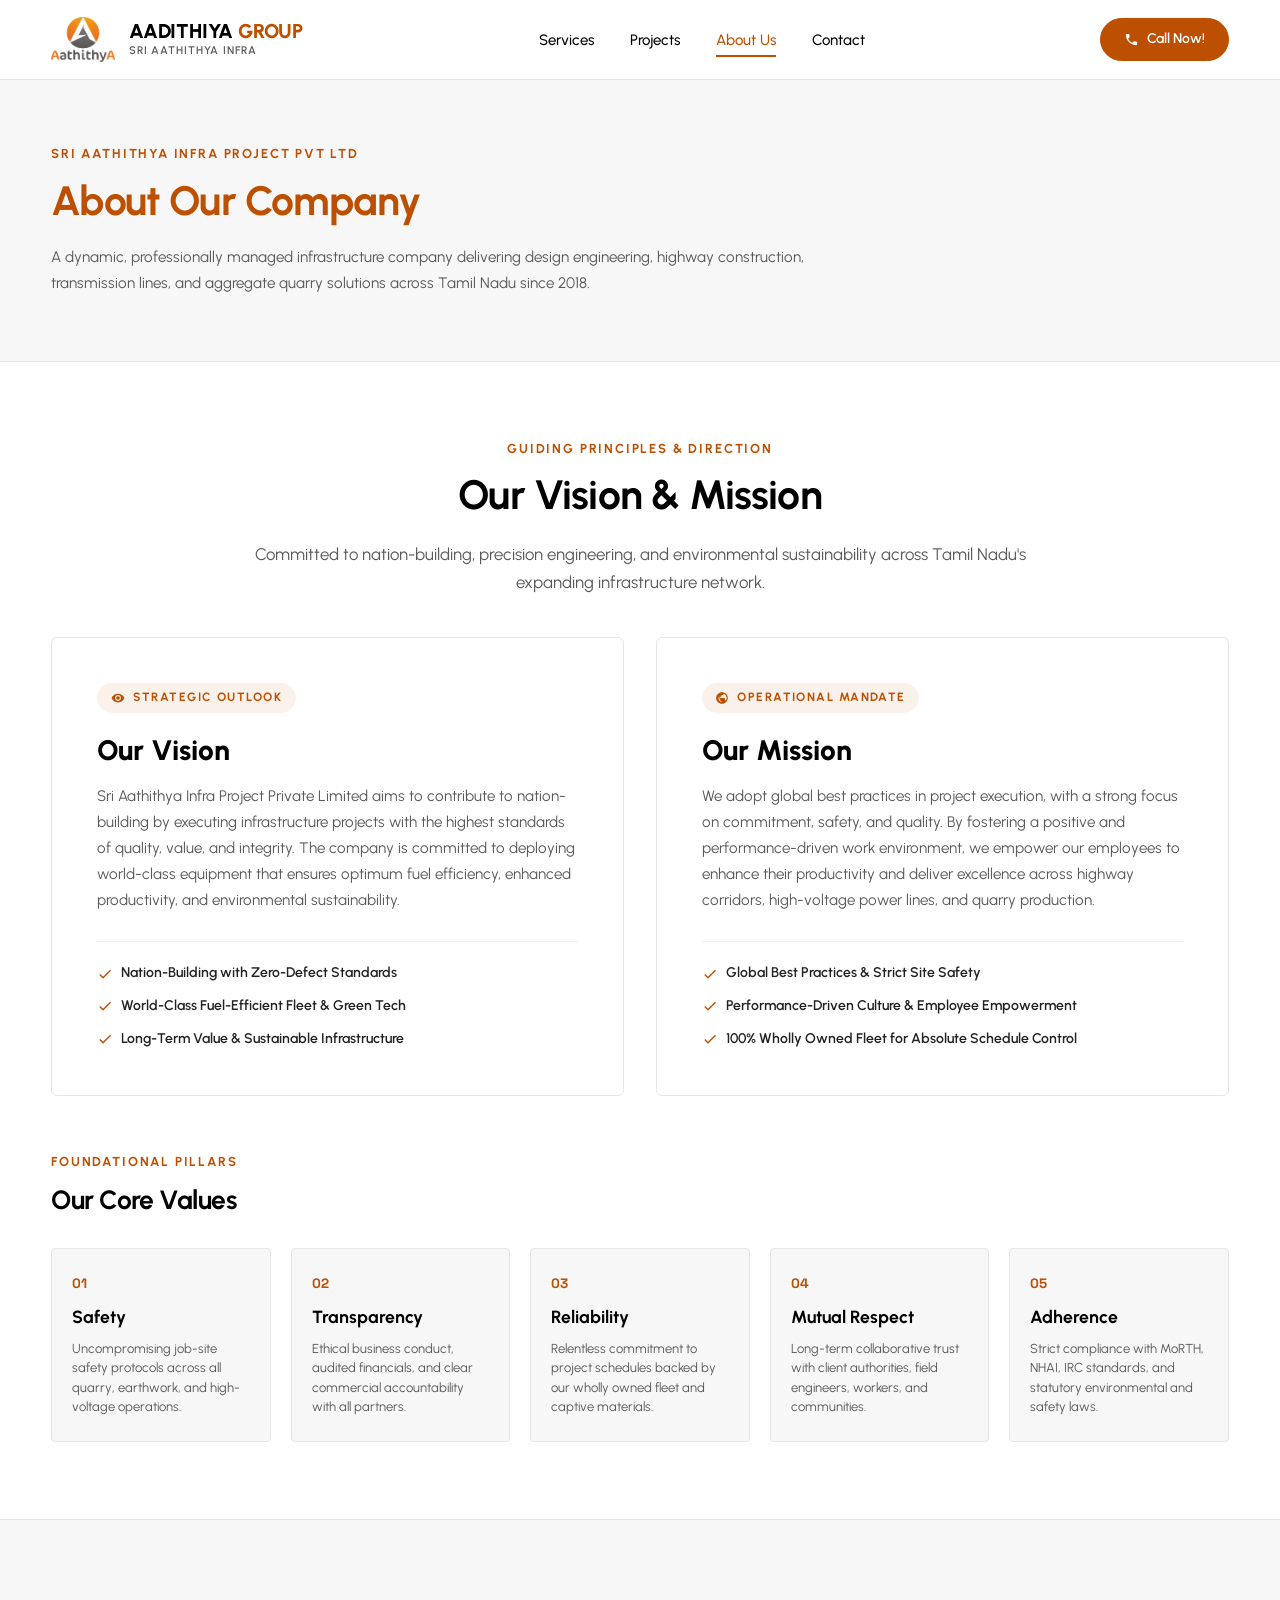
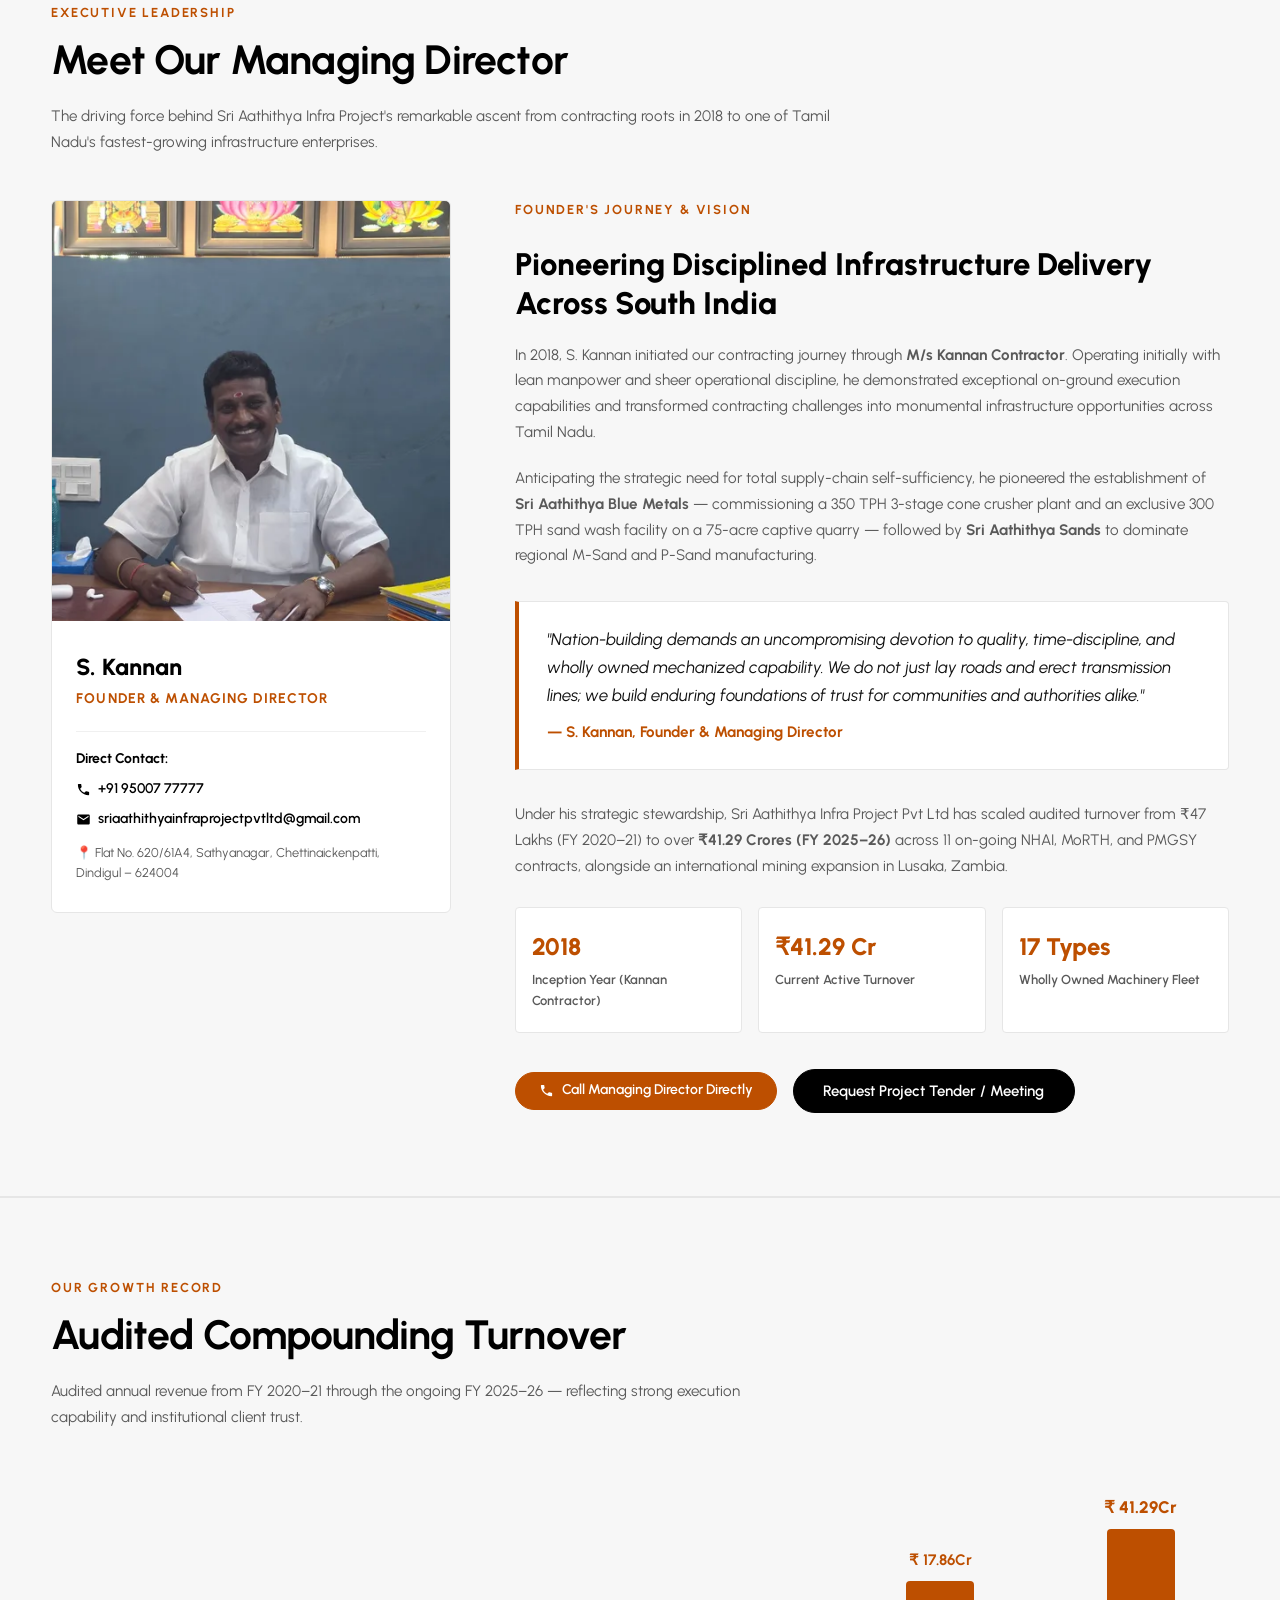
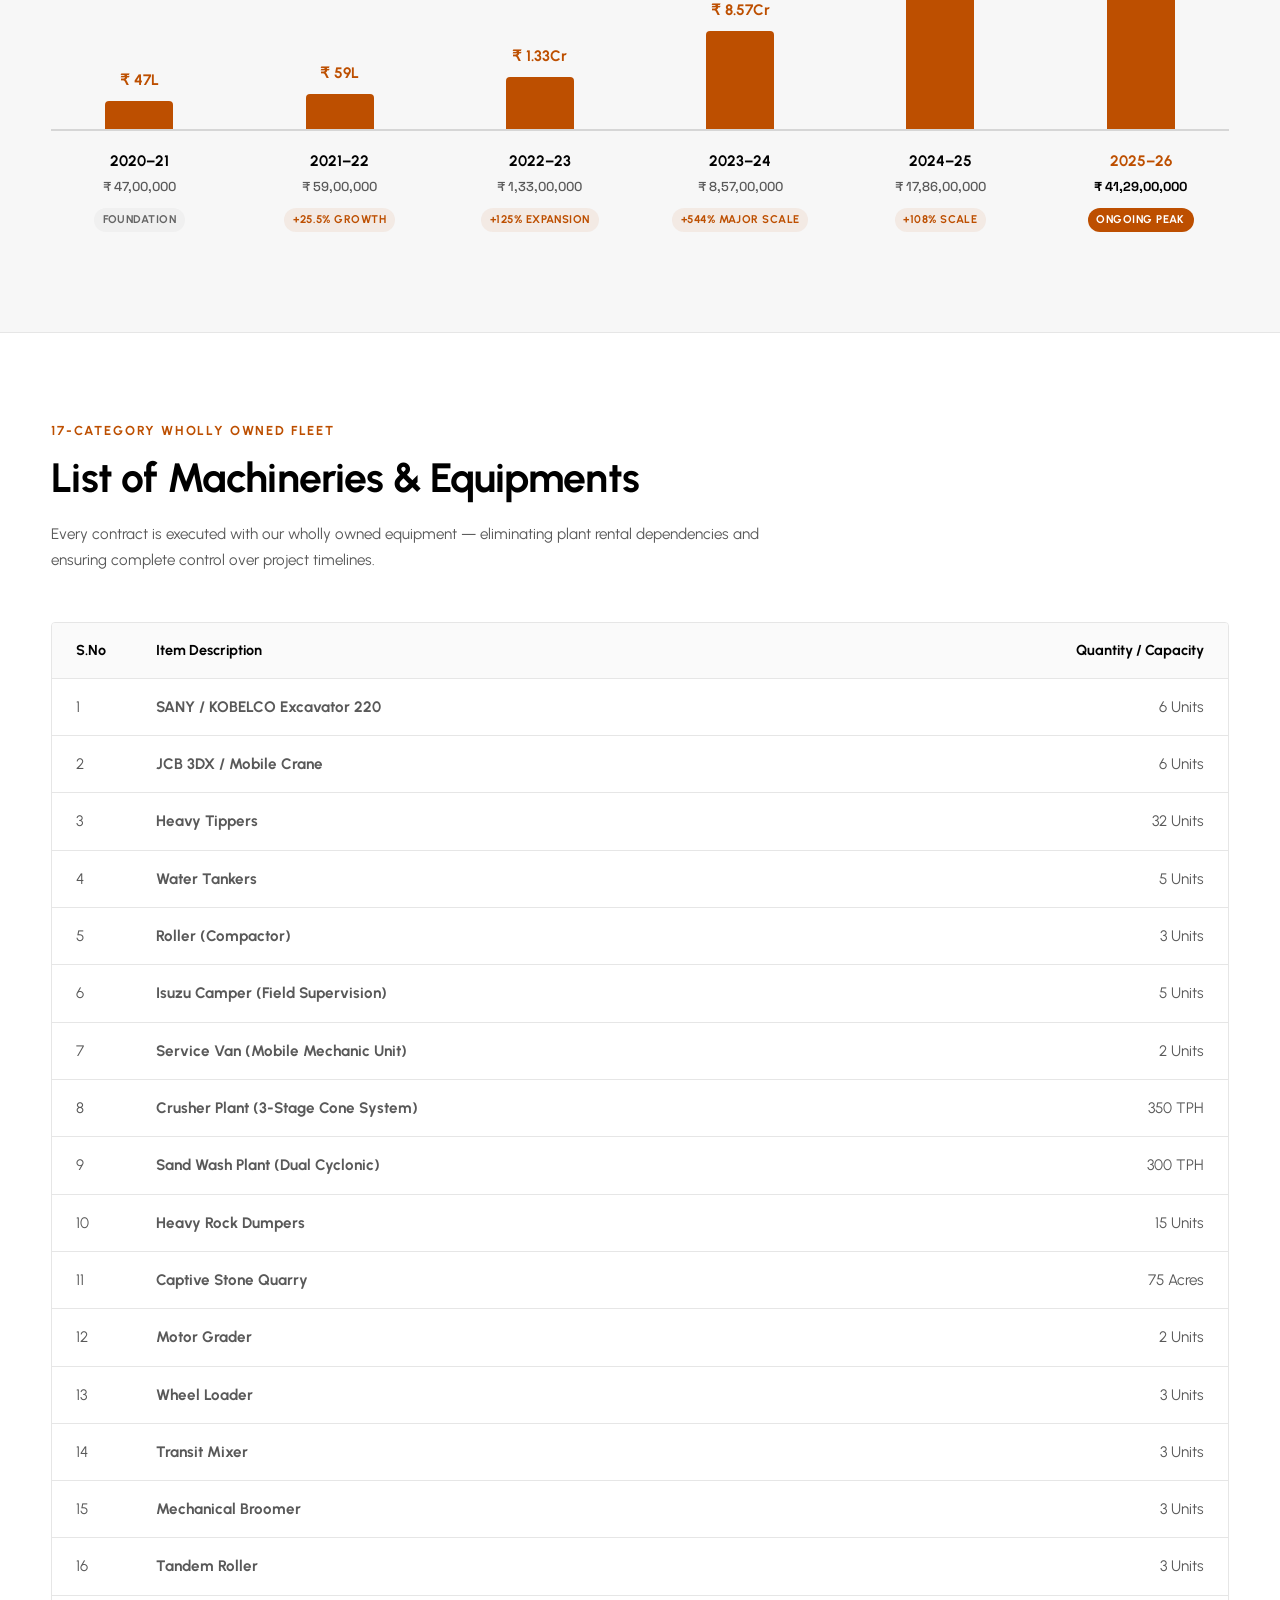
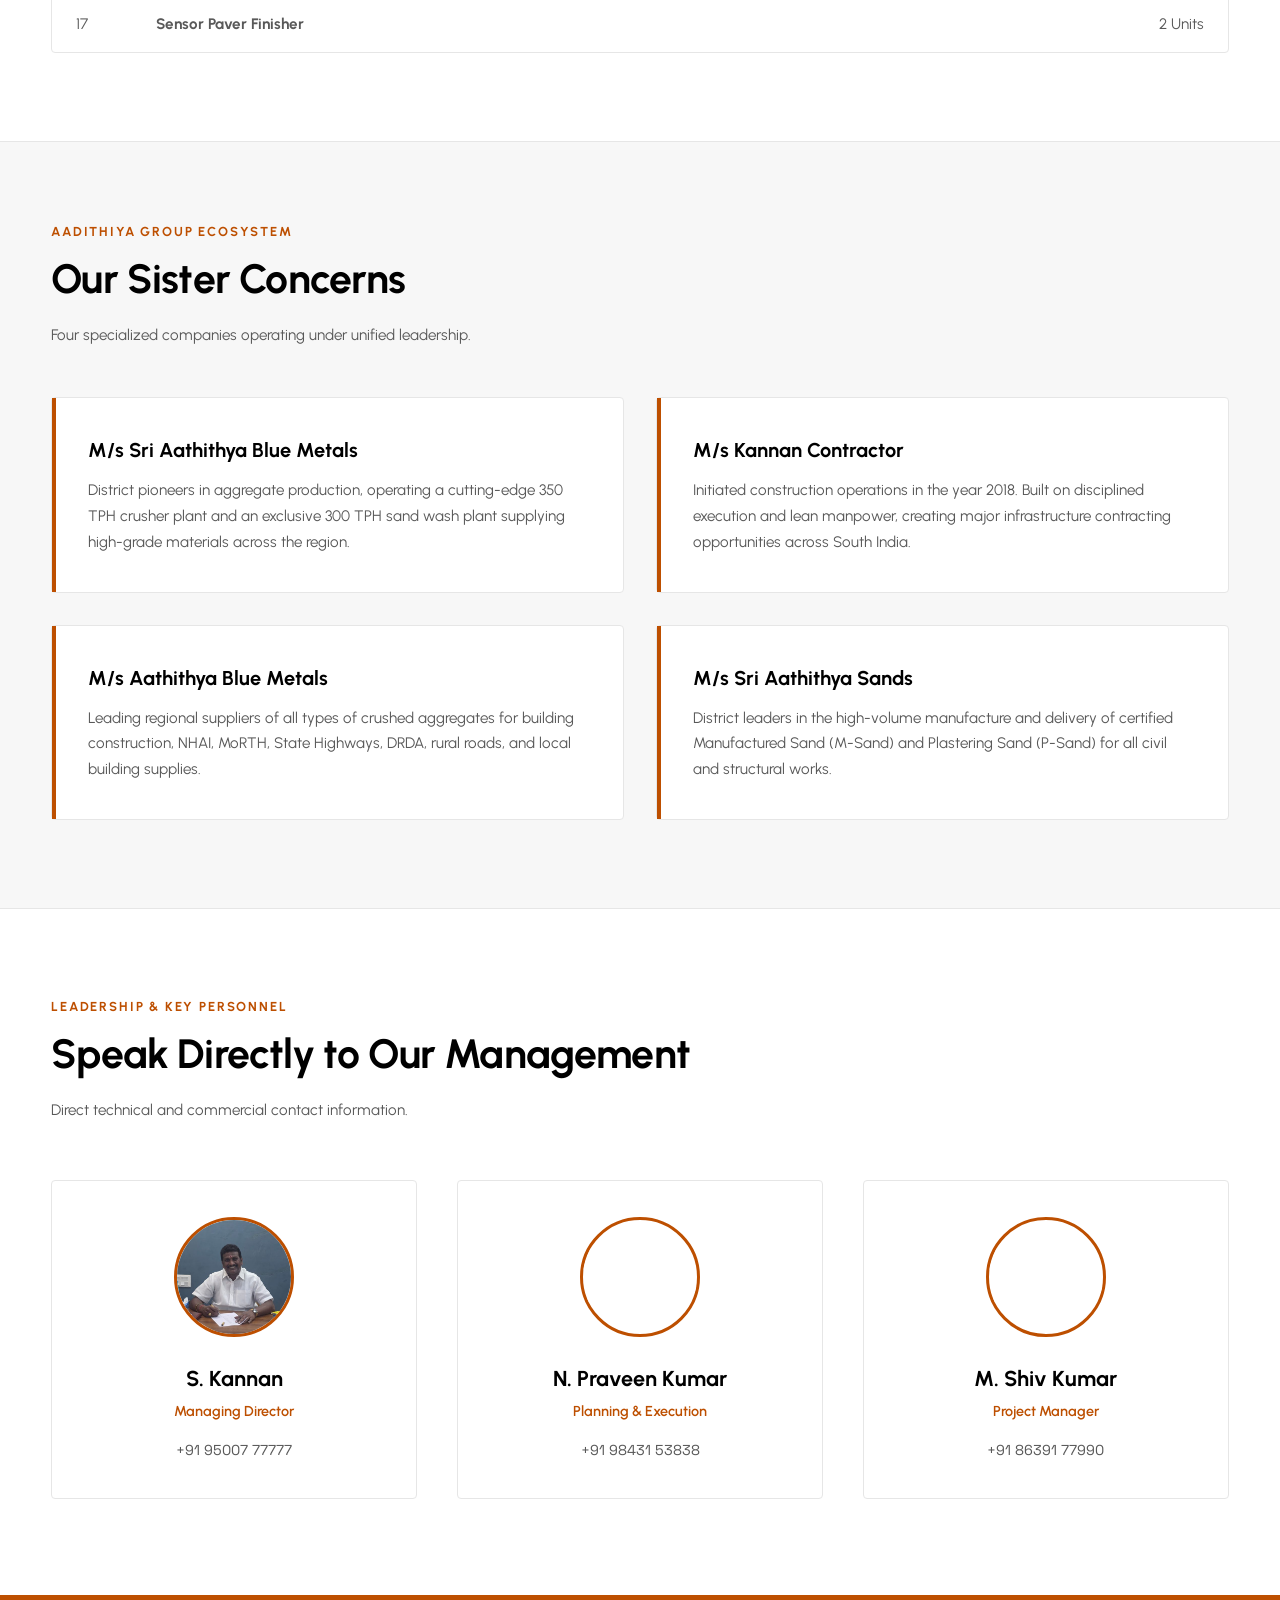
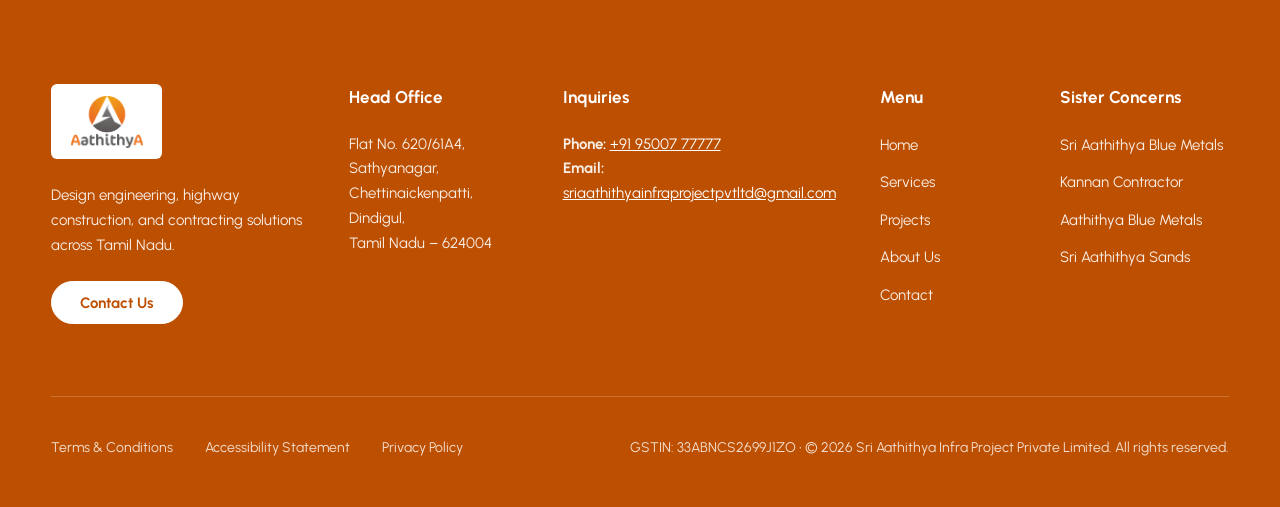
==== about-us.html @ 0a75e5f2 "fix: optimize mobile header alignment, 1-tap call action, and animated drawer toggle" ====
<!DOCTYPE html>
<html lang="en">
<head>
  <meta charset="UTF-8">
  <meta name="viewport" content="width=device-width, initial-scale=1.0">
  <title>About Us | Sri Aathithya Infra Project - Aadithiya Group</title>
  <meta name="description" content="About Sri Aathithya Infra Project Pvt Ltd: Vision, mission, values, 17 categories of owned machineries, 5-year turnover growth, and sister concerns.">
  <link rel="icon" type="image/png" href="assets/logo/Logo.png">
    <!-- Unified Typography: Google Fonts Preconnect & High-Speed Urbanist -->
  <link rel="preconnect" href="https://fonts.googleapis.com">
  <link rel="preconnect" href="https://fonts.gstatic.com" crossorigin>
  <link rel="stylesheet" href="https://fonts.googleapis.com/css2?family=Space+Grotesk:wght@500;600;700&family=Urbanist:ital,wght@0,300;0,400;0,500;0,600;0,700;0,800;0,900;1,400;1,600;1,700&display=swap">
  <link rel="stylesheet" href="css/style.css">
  <style>
    .about-story-section {
      padding-top: 5rem;
      padding-bottom: 5rem;
      display: grid;
      grid-template-columns: 1.1fr 1fr;
      gap: 4.5rem;
      align-items: center;
    }
    .turnover-section {
      background-color: var(--bg-subtle);
      padding-top: 5rem;
      padding-bottom: 5.5rem;
      border-top: 1px solid var(--border-light);
      border-bottom: 1px solid var(--border-light);
    }
    .turnover-chart-container {
      margin-top: 2.5rem;
      overflow-x: auto;
      padding-bottom: 0.75rem;
      -webkit-overflow-scrolling: touch;
    }
    .turnover-chart-container::-webkit-scrollbar {
      height: 6px;
    }
    .turnover-chart-container::-webkit-scrollbar-track {
      background: #EAEAEA;
      border-radius: 4px;
    }
    .turnover-chart-container::-webkit-scrollbar-thumb {
      background: #B0B0B0;
      border-radius: 4px;
    }
    .turnover-chart-container::-webkit-scrollbar-thumb:hover {
      background: var(--primary);
    }
    .turnover-chart-inner {
      min-width: 760px;
    }
    .chart-bars-area {
      height: 260px;
      display: grid;
      grid-template-columns: repeat(6, 1fr);
      gap: 1.5rem;
      align-items: flex-end;
      border-bottom: 2px solid #D6D6D6;
      padding-bottom: 0;
      margin-bottom: 0;
    }
    .chart-col {
      display: flex;
      flex-direction: column;
      align-items: center;
      justify-content: flex-end;
      height: 100%;
    }
    .chart-value-tag {
      font-family: var(--font-display);
      font-size: 0.95rem;
      font-weight: 700;
      color: var(--primary);
      margin-bottom: 0.5rem;
      white-space: nowrap;
    }
    .chart-col.active-col .chart-value-tag {
      font-size: 1.05rem;
      font-weight: 800;
      color: var(--primary);
    }
    .chart-bar {
      width: 100%;
      max-width: 68px;
      background-color: var(--primary);
      border-radius: 4px 4px 0 0;
      transition: height 0.6s ease;
    }
    .chart-col.active-col .chart-bar {
      background-color: var(--primary);
      position: relative;
    }
    .chart-labels-grid {
      display: grid;
      grid-template-columns: repeat(6, 1fr);
      gap: 1.5rem;
      padding-top: 1.15rem;
    }
    .chart-label-item {
      display: flex;
      flex-direction: column;
      align-items: center;
      text-align: center;
      gap: 0.25rem;
    }
    .label-year {
      font-family: var(--font-display);
      font-size: 0.95rem;
      font-weight: 700;
      color: #000000;
    }
    .label-amount {
      font-size: 0.8125rem;
      font-weight: 500;
      color: var(--text-muted);
      font-family: var(--font-mono);
    }
    .label-badge {
      font-size: 0.7rem;
      font-weight: 700;
      padding: 0.2rem 0.55rem;
      border-radius: 9999px;
      margin-top: 0.35rem;
      text-transform: uppercase;
      letter-spacing: 0.04em;
    }
    .badge-subtle {
      background: #F0F0F0;
      color: #666666;
    }
    .badge-growth {
      background: rgba(189, 79, 0, 0.08);
      color: var(--primary);
    }
    .badge-active {
      background: var(--primary);
      color: #FFFFFF;
    }
    .chart-scroll-hint {
      display: none;
      font-size: 0.8rem;
      font-weight: 600;
      color: var(--primary);
      margin-top: 1.25rem;
      margin-bottom: 0.25rem;
      align-items: center;
      gap: 0.35rem;
    }
    @media (max-width: 820px) {
      .chart-scroll-hint {
        display: inline-flex;
      }
    }
    .fleet-table-container {
      margin-top: 3rem;
      border: 1px solid var(--border-light);
      background: #FFFFFF;
      border-radius: 4px;
      overflow-x: auto;
    }
    .fleet-table {
      width: 100%;
      border-collapse: collapse;
      text-align: left;
    }
    .fleet-table th {
      background-color: #FAFAFA;
      padding: 1rem 1.5rem;
      font-family: var(--font-display);
      font-size: 0.9rem;
      font-weight: 700;
      color: #000000;
      border-bottom: 1px solid var(--border-light);
    }
    .fleet-table td {
      padding: 1rem 1.5rem;
      font-size: 0.95rem;
      color: var(--text-muted);
      border-bottom: 1px solid var(--border-light);
    }
    .fleet-table tr:last-child td {
      border-bottom: none;
    }
    .sister-grid {
      display: grid;
      grid-template-columns: repeat(2, 1fr);
      gap: 2rem;
      margin-top: 3rem;
    }
    .sister-card {
      border: 1px solid var(--border-light);
      padding: 2.25rem;
      background: #FFFFFF;
      border-radius: 4px;
      position: relative;
    }
    .sister-card::before {
      content: '';
      position: absolute;
      top: 0;
      left: 0;
      width: 4px;
      height: 100%;
      background: var(--primary);
    }
    .sister-name {
      font-family: var(--font-display);
      font-size: 1.25rem;
      font-weight: 700;
      margin-bottom: 0.75rem;
      color: #000000;
    }
    .team-grid {
      display: grid;
      grid-template-columns: repeat(3, 1fr);
      gap: 2.5rem;
      margin-top: 3.5rem;
    }
    .team-card {
      border: 1px solid var(--border-light);
      padding: 2.25rem;
      background: #FFFFFF;
      border-radius: 4px;
      text-align: center;
    }
    .team-card img {
      width: 120px;
      height: 120px;
      border-radius: 50%;
      object-fit: cover;
      margin: 0 auto 1.5rem;
      border: 3px solid var(--primary);
    }
    .team-name {
      font-family: var(--font-display);
      font-size: 1.35rem;
      font-weight: 700;
      margin-bottom: 0.25rem;
    }
    .team-role {
      font-size: 0.9rem;
      font-weight: 600;
      color: var(--primary);
      margin-bottom: 1rem;
    }
    .team-contact {
      font-family: var(--font-mono);
      font-size: 0.9rem;
      color: var(--text-muted);
    }
    @media (max-width: 992px) {
      .about-story-section {
        grid-template-columns: 1fr;
      }
      .sister-grid, .team-grid {
        grid-template-columns: 1fr;
      }
    }
  </style>
</head>
<body>

  <!-- HEADER -->
  <header class="site-header">
    <div class="site-container header-inner">
      <a href="index.html" class="brand-wrapper">
        <img decoding="async" fetchpriority="high" src="assets/logo/Logo.png" alt="Aadithiya Group Logo" class="brand-logo-img">
        <div class="brand-info">
          <span class="brand-name">AADITHIYA <span>GROUP</span></span>
          <span class="brand-subtitle">Sri Aathithya Infra</span>
        </div>
      </a>

      <nav class="main-nav" aria-label="Main Navigation">
        <ul class="nav-list">
          <li><a href="services.html" class="nav-link">Services</a></li>
          <li><a href="projects.html" class="nav-link">Projects</a></li>
          <li><a href="about-us.html" class="nav-link active">About Us</a></li>
          <li><a href="contact.html" class="nav-link">Contact</a></li>
        </ul>
      </nav>

      <div class="header-actions">
        <a href="tel:+919500777777" class="btn-call" aria-label="Call Now: +91 95007 77777">
          <svg width="15" height="15" viewBox="0 0 24 24" fill="currentColor">
            <path d="M6.62 10.79c1.44 2.83 3.76 5.14 6.59 6.59l2.2-2.2c.27-.27.67-.36 1.02-.24 1.12.37 2.33.57 3.57.57.55 0 1 .45 1 1V20c0 .55-.45 1-1 1-9.39 0-17-7.61-17-17 0-.55.45-1 1-1h3.5c.55 0 1 .45 1 1 0 1.25.2 2.45.57 3.57.11.35.03.74-.25 1.02l-2.2 2.2z"/>
          </svg>
          <span>Call Now!</span>
        </a>
        <button class="hamburger-btn" aria-label="Toggle navigation menu" aria-expanded="false">
          <span></span><span></span><span></span>
        </button>
      </div>
    </div>
  </header>

  <!-- Mobile Drawer -->
  <div class="mobile-drawer" id="mobileDrawer">
    <ul class="mobile-nav-list">
      <li>
        <a href="index.html" class="mobile-nav-link">
          <span>Home</span>
          <svg class="mobile-nav-arrow" width="16" height="16" viewBox="0 0 24 24" fill="none" stroke="currentColor" stroke-width="2.5" stroke-linecap="round" stroke-linejoin="round"><polyline points="9 18 15 12 9 6"/></svg>
        </a>
      </li>
      <li>
        <a href="services.html" class="mobile-nav-link">
          <span>Services</span>
          <svg class="mobile-nav-arrow" width="16" height="16" viewBox="0 0 24 24" fill="none" stroke="currentColor" stroke-width="2.5" stroke-linecap="round" stroke-linejoin="round"><polyline points="9 18 15 12 9 6"/></svg>
        </a>
      </li>
      <li>
        <a href="projects.html" class="mobile-nav-link">
          <span>Projects</span>
          <svg class="mobile-nav-arrow" width="16" height="16" viewBox="0 0 24 24" fill="none" stroke="currentColor" stroke-width="2.5" stroke-linecap="round" stroke-linejoin="round"><polyline points="9 18 15 12 9 6"/></svg>
        </a>
      </li>
      <li>
        <a href="about-us.html" class="mobile-nav-link active">
          <span>About Us</span>
          <svg class="mobile-nav-arrow" width="16" height="16" viewBox="0 0 24 24" fill="none" stroke="currentColor" stroke-width="2.5" stroke-linecap="round" stroke-linejoin="round"><polyline points="9 18 15 12 9 6"/></svg>
        </a>
      </li>
      <li>
        <a href="contact.html" class="mobile-nav-link">
          <span>Contact</span>
          <svg class="mobile-nav-arrow" width="16" height="16" viewBox="0 0 24 24" fill="none" stroke="currentColor" stroke-width="2.5" stroke-linecap="round" stroke-linejoin="round"><polyline points="9 18 15 12 9 6"/></svg>
        </a>
      </li>
    </ul>
    <div class="mobile-drawer-footer">
      <a href="tel:+919500777777" class="btn-pill btn-primary" style="width: 100%;">
        Call Now: +91 95007 77777
      </a>
      <a href="contact.html" class="btn-pill btn-dark" style="width: 100%;">
        Request Tender Quotation
      </a>
      <div class="mobile-drawer-info">
        Sri Aathithya Infra Project Pvt Ltd<br>
        Audited Class-1 Highways & Infrastructure Contractor
      </div>
    </div>
  </div>

  <!-- PAGE HERO -->
  <div class="page-hero">
    <div class="site-container">
      <span class="section-tagline">Sri Aathithya Infra Project Pvt Ltd</span>
      <h1 class="section-title accent">About Our Company</h1>
      <p class="section-desc" style="max-width: 780px;">
        A dynamic, professionally managed infrastructure company delivering design engineering, highway construction, transmission lines, and aggregate quarry solutions across Tamil Nadu since 2018.
      </p>
    </div>
  </div>

  <!-- ========================================================================
       SECTION 2: VISION & MISSION + CORE VALUES
       ======================================================================== -->
  <section class="mission-vision-section" id="vision-mission">
    <div class="site-container">
      <div style="text-align: center; max-width: 820px; margin: 0 auto 2.5rem;">
        <span class="section-tagline">Guiding Principles & Direction</span>
        <h2 class="section-title">Our Vision & Mission</h2>
        <p class="section-desc" style="font-size: 1.05rem;">
          Committed to nation-building, precision engineering, and environmental sustainability across Tamil Nadu's expanding infrastructure network.
        </p>
      </div>

      <!-- Two Pillars: Vision & Mission Cards -->
      <div class="mission-cards-grid">
        <!-- Vision Card -->
        <div class="mission-card">
          <div class="mission-card-badge">
            <svg width="14" height="14" viewBox="0 0 24 24" fill="currentColor"><path d="M12 4.5C7 4.5 2.73 7.61 1 12c1.73 4.39 6 7.5 11 7.5s9.27-3.11 11-7.5c-1.73-4.39-6-7.5-11-7.5zM12 17c-2.76 0-5-2.24-5-5s2.24-5 5-5 5 2.24 5 5-2.24 5-5 5zm0-8c-1.66 0-3 1.34-3 3s1.34 3 3 3 3-1.34 3-3-1.34-3-3-3z"/></svg>
            Strategic Outlook
          </div>
          <h3 class="mission-card-title">Our Vision</h3>
          <p class="mission-card-desc">
            Sri Aathithya Infra Project Private Limited aims to contribute to nation-building by executing infrastructure projects with the highest standards of quality, value, and integrity. The company is committed to deploying world-class equipment that ensures optimum fuel efficiency, enhanced productivity, and environmental sustainability.
          </p>
          <div class="mission-card-highlights">
            <span><svg width="16" height="16" viewBox="0 0 24 24" fill="currentColor"><path d="M9 16.17L4.83 12l-1.42 1.41L9 19 21 7l-1.41-1.41z"/></svg> Nation-Building with Zero-Defect Standards</span>
            <span><svg width="16" height="16" viewBox="0 0 24 24" fill="currentColor"><path d="M9 16.17L4.83 12l-1.42 1.41L9 19 21 7l-1.41-1.41z"/></svg> World-Class Fuel-Efficient Fleet & Green Tech</span>
            <span><svg width="16" height="16" viewBox="0 0 24 24" fill="currentColor"><path d="M9 16.17L4.83 12l-1.42 1.41L9 19 21 7l-1.41-1.41z"/></svg> Long-Term Value & Sustainable Infrastructure</span>
          </div>
        </div>

        <!-- Mission Card -->
        <div class="mission-card">
          <div class="mission-card-badge">
            <svg width="14" height="14" viewBox="0 0 24 24" fill="currentColor"><path d="M12 2C6.48 2 2 6.48 2 12s4.48 10 10 10 10-4.48 10-10S17.52 2 12 2zm1 17.93c-3.95-.49-7-3.85-7-7.93 0-.62.08-1.21.21-1.79L9 15v1c0 1.1.9 2 2 2v1.93zm6.9-2.54c-.26-.81-1-1.39-1.9-1.39h-1v-3c0-.55-.45-1-1-1H8v-2h2c.55 0 1-.45 1-1V7h2c1.1 0 2-.9 2-2v-.41c2.93 1.19 5 4.06 5 7.41 0 2.08-.8 3.97-2.1 5.39z"/></svg>
            Operational Mandate
          </div>
          <h3 class="mission-card-title">Our Mission</h3>
          <p class="mission-card-desc">
            We adopt global best practices in project execution, with a strong focus on commitment, safety, and quality. By fostering a positive and performance-driven work environment, we empower our employees to enhance their productivity and deliver excellence across highway corridors, high-voltage power lines, and quarry production.
          </p>
          <div class="mission-card-highlights">
            <span><svg width="16" height="16" viewBox="0 0 24 24" fill="currentColor"><path d="M9 16.17L4.83 12l-1.42 1.41L9 19 21 7l-1.41-1.41z"/></svg> Global Best Practices & Strict Site Safety</span>
            <span><svg width="16" height="16" viewBox="0 0 24 24" fill="currentColor"><path d="M9 16.17L4.83 12l-1.42 1.41L9 19 21 7l-1.41-1.41z"/></svg> Performance-Driven Culture & Employee Empowerment</span>
            <span><svg width="16" height="16" viewBox="0 0 24 24" fill="currentColor"><path d="M9 16.17L4.83 12l-1.42 1.41L9 19 21 7l-1.41-1.41z"/></svg> 100% Wholly Owned Fleet for Absolute Schedule Control</span>
          </div>
        </div>
      </div>

      <!-- Core Values 5 Pillars -->
      <div class="core-values-header">
        <span class="section-tagline">Foundational Pillars</span>
        <h3 class="section-title" style="font-size: 1.65rem;">Our Core Values</h3>
      </div>

      <div class="values-grid-5">
        <div class="value-card-box">
          <span class="value-num">01</span>
          <h4 class="value-title">Safety</h4>
          <p class="value-desc">Uncompromising job-site safety protocols across all quarry, earthwork, and high-voltage operations.</p>
        </div>
        <div class="value-card-box">
          <span class="value-num">02</span>
          <h4 class="value-title">Transparency</h4>
          <p class="value-desc">Ethical business conduct, audited financials, and clear commercial accountability with all partners.</p>
        </div>
        <div class="value-card-box">
          <span class="value-num">03</span>
          <h4 class="value-title">Reliability</h4>
          <p class="value-desc">Relentless commitment to project schedules backed by our wholly owned fleet and captive materials.</p>
        </div>
        <div class="value-card-box">
          <span class="value-num">04</span>
          <h4 class="value-title">Mutual Respect</h4>
          <p class="value-desc">Long-term collaborative trust with client authorities, field engineers, workers, and communities.</p>
        </div>
        <div class="value-card-box">
          <span class="value-num">05</span>
          <h4 class="value-title">Adherence</h4>
          <p class="value-desc">Strict compliance with MoRTH, NHAI, IRC standards, and statutory environmental and safety laws.</p>
        </div>
      </div>
    </div>
  </section>

  <!-- ========================================================================
       SECTION 3: MEET OUR MANAGING DIRECTOR
       ======================================================================== -->
  <section class="md-spotlight-section" id="managing-director">
    <div class="site-container">
      <div style="margin-bottom: 2.75rem;">
        <span class="section-tagline">Executive Leadership</span>
        <h2 class="section-title">Meet Our Managing Director</h2>
        <p class="section-desc" style="max-width: 800px;">
          The driving force behind Sri Aathithya Infra Project's remarkable ascent from contracting roots in 2018 to one of Tamil Nadu's fastest-growing infrastructure enterprises.
        </p>
      </div>

      <div class="md-spotlight-grid">
        <!-- Portrait & Contact Card -->
        <div class="md-portrait-card">
          <div class="md-portrait-img-box">
            <picture>
              <source srcset="assets/images/kannan.webp" type="image/webp">
              <img decoding="async" loading="lazy" src="assets/images/kannan.jpeg" alt="S. Kannan - Managing Director">
            </picture>
          </div>
          <div class="md-portrait-info">
            <div>
              <h3 class="md-name-badge">S. Kannan</h3>
              <div class="md-title-badge">Founder & Managing Director</div>
            </div>
            
            <div class="md-contact-items">
              <div style="font-weight: 700; color: #000;">Direct Contact:</div>
              <a href="tel:+919500777777">
                <svg width="15" height="15" viewBox="0 0 24 24" fill="currentColor">
                  <path d="M6.62 10.79c1.44 2.83 3.76 5.14 6.59 6.59l2.2-2.2c.27-.27.67-.36 1.02-.24 1.12.37 2.33.57 3.57.57.55 0 1 .45 1 1V20c0 .55-.45 1-1 1-9.39 0-17-7.61-17-17 0-.55.45-1 1-1h3.5c.55 0 1 .45 1 1 0 1.25.2 2.45.57 3.57.11.35.03.74-.25 1.02l-2.2 2.2z"/>
                </svg>
                +91 95007 77777
              </a>
              <a href="mailto:sriaathithyainfraprojectpvtltd@gmail.com">
                <svg width="15" height="15" viewBox="0 0 24 24" fill="currentColor">
                  <path d="M20 4H4c-1.1 0-1.99.9-1.99 2L2 18c0 1.1.9 2 2 2h16c1.1 0 2-.9 2-2V6c0-1.1-.9-2-2-2zm0 4l-8 5-8-5V6l8 5 8-5v2z"/>
                </svg>
                sriaathithyainfraprojectpvtltd@gmail.com
              </a>
              <div style="font-size: 0.8rem; color: var(--text-muted); margin-top: 0.25rem;">
                📍 Flat No. 620/61A4, Sathyanagar, Chettinaickenpatti, Dindigul – 624004
              </div>
            </div>
          </div>
        </div>

        <!-- Narrative & Biography -->
        <div class="md-narrative-col">
          <span class="section-tagline" style="margin-bottom: 0.25rem;">Founder's Journey & Vision</span>
          <h3 style="font-family: var(--font-display); font-size: clamp(1.5rem, 2.5vw, 1.95rem); font-weight: 800; color: #000000; line-height: 1.25;">
            Pioneering Disciplined Infrastructure Delivery Across South India
          </h3>
          
          <p class="section-desc">
            In 2018, S. Kannan initiated our contracting journey through <strong>M/s Kannan Contractor</strong>. Operating initially with lean manpower and sheer operational discipline, he demonstrated exceptional on-ground execution capabilities and transformed contracting challenges into monumental infrastructure opportunities across Tamil Nadu.
          </p>

          <p class="section-desc">
            Anticipating the strategic need for total supply-chain self-sufficiency, he pioneered the establishment of <strong>Sri Aathithya Blue Metals</strong> — commissioning a 350 TPH 3-stage cone crusher plant and an exclusive 300 TPH sand wash facility on a 75-acre captive quarry — followed by <strong>Sri Aathithya Sands</strong> to dominate regional M-Sand and P-Sand manufacturing.
          </p>

          <!-- Quote Box -->
          <div class="md-quote-box">
            "Nation-building demands an uncompromising devotion to quality, time-discipline, and wholly owned mechanized capability. We do not just lay roads and erect transmission lines; we build enduring foundations of trust for communities and authorities alike."
            <div style="font-style: normal; font-weight: 700; font-size: 0.95rem; color: var(--primary); margin-top: 0.65rem;">
              — S. Kannan, Founder & Managing Director
            </div>
          </div>

          <p class="section-desc">
            Under his strategic stewardship, Sri Aathithya Infra Project Pvt Ltd has scaled audited turnover from ₹47 Lakhs (FY 2020–21) to over <strong>₹41.29 Crores (FY 2025–26)</strong> across 11 on-going NHAI, MoRTH, and PMGSY contracts, alongside an international mining expansion in Lusaka, Zambia.
          </p>

          <!-- Stat Tags -->
          <div class="md-stats-row">
            <div class="md-stat-card">
              <div class="md-stat-num">2018</div>
              <div class="md-stat-lbl">Inception Year (Kannan Contractor)</div>
            </div>
            <div class="md-stat-card">
              <div class="md-stat-num">₹41.29 Cr</div>
              <div class="md-stat-lbl">Current Active Turnover</div>
            </div>
            <div class="md-stat-card">
              <div class="md-stat-num">17 Types</div>
              <div class="md-stat-lbl">Wholly Owned Machinery Fleet</div>
            </div>
          </div>

          <!-- CTAs -->
          <div class="md-actions-row">
            <a href="tel:+919500777777" class="btn-pill btn-call">
              <svg width="15" height="15" viewBox="0 0 24 24" fill="currentColor">
                <path d="M6.62 10.79c1.44 2.83 3.76 5.14 6.59 6.59l2.2-2.2c.27-.27.67-.36 1.02-.24 1.12.37 2.33.57 3.57.57.55 0 1 .45 1 1V20c0 .55-.45 1-1 1-9.39 0-17-7.61-17-17 0-.55.45-1 1-1h3.5c.55 0 1 .45 1 1 0 1.25.2 2.45.57 3.57.11.35.03.74-.25 1.02l-2.2 2.2z"/>
              </svg>
              Call Managing Director Directly
            </a>
            <a href="contact.html" class="btn-pill btn-dark">
              Request Project Tender / Meeting
            </a>
          </div>
        </div>
      </div>
    </div>
  </section>

  <!-- TURNOVER RECORD -->
  <section class="turnover-section">
    <div class="site-container">
      <span class="section-tagline">Our Growth Record</span>
      <h2 class="section-title">Audited Compounding Turnover</h2>
      <p class="section-desc" style="max-width: 700px;">
        Audited annual revenue from FY 2020–21 through the ongoing FY 2025–26 — reflecting strong execution capability and institutional client trust.
      </p>

      <div class="chart-scroll-hint">
        <svg width="15" height="15" viewBox="0 0 24 24" fill="none" stroke="currentColor" stroke-width="2.5" stroke-linecap="round" stroke-linejoin="round" aria-hidden="true"><path d="M5 12h14M12 5l7 7-7 7"/></svg>
        <span>Scroll horizontally to view full 6-year audited growth</span>
      </div>

      <div class="turnover-chart-container">
        <div class="turnover-chart-inner">
          <!-- Bars Area -->
          <div class="chart-bars-area">
            <div class="chart-col">
              <span class="chart-value-tag">₹ 47L</span>
              <div class="chart-bar" style="height: 28px;"></div>
            </div>
            <div class="chart-col">
              <span class="chart-value-tag">₹ 59L</span>
              <div class="chart-bar" style="height: 35px;"></div>
            </div>
            <div class="chart-col">
              <span class="chart-value-tag">₹ 1.33Cr</span>
              <div class="chart-bar" style="height: 52px;"></div>
            </div>
            <div class="chart-col">
              <span class="chart-value-tag">₹ 8.57Cr</span>
              <div class="chart-bar" style="height: 98px;"></div>
            </div>
            <div class="chart-col">
              <span class="chart-value-tag">₹ 17.86Cr</span>
              <div class="chart-bar" style="height: 148px;"></div>
            </div>
            <div class="chart-col active-col">
              <span class="chart-value-tag">₹ 41.29Cr</span>
              <div class="chart-bar" style="height: 200px;"></div>
            </div>
          </div>

          <!-- Labels Area -->
          <div class="chart-labels-grid">
            <div class="chart-label-item">
              <span class="label-year">2020–21</span>
              <span class="label-amount">₹ 47,00,000</span>
              <span class="label-badge badge-subtle">Foundation</span>
            </div>
            <div class="chart-label-item">
              <span class="label-year">2021–22</span>
              <span class="label-amount">₹ 59,00,000</span>
              <span class="label-badge badge-growth">+25.5% Growth</span>
            </div>
            <div class="chart-label-item">
              <span class="label-year">2022–23</span>
              <span class="label-amount">₹ 1,33,00,000</span>
              <span class="label-badge badge-growth">+125% Expansion</span>
            </div>
            <div class="chart-label-item">
              <span class="label-year">2023–24</span>
              <span class="label-amount">₹ 8,57,00,000</span>
              <span class="label-badge badge-growth">+544% Major Scale</span>
            </div>
            <div class="chart-label-item">
              <span class="label-year">2024–25</span>
              <span class="label-amount">₹ 17,86,00,000</span>
              <span class="label-badge badge-growth">+108% Scale</span>
            </div>
            <div class="chart-label-item">
              <span class="label-year" style="color: var(--primary);">2025–26</span>
              <span class="label-amount" style="color: #000; font-weight: 700;">₹ 41,29,00,000</span>
              <span class="label-badge badge-active">Ongoing Peak</span>
            </div>
          </div>
        </div>
      </div>
    </div>
  </section>

  <!-- LIST OF MACHINERIES & EQUIPMENTS -->
  <section class="site-container" style="padding-top: 5.5rem; padding-bottom: 5.5rem;">
    <span class="section-tagline">17-Category Wholly Owned Fleet</span>
    <h2 class="section-title">List of Machineries & Equipments</h2>
    <p class="section-desc" style="max-width: 760px;">
      Every contract is executed with our wholly owned equipment — eliminating plant rental dependencies and ensuring complete control over project timelines.
    </p>

    <div class="fleet-table-container">
      <table class="fleet-table">
        <thead>
          <tr>
            <th style="width: 80px;">S.No</th>
            <th>Item Description</th>
            <th style="width: 180px; text-align: right;">Quantity / Capacity</th>
          </tr>
        </thead>
        <tbody>
          <tr><td>1</td><td><strong>SANY / KOBELCO Excavator 220</strong></td><td style="text-align: right;">6 Units</td></tr>
          <tr><td>2</td><td><strong>JCB 3DX / Mobile Crane</strong></td><td style="text-align: right;">6 Units</td></tr>
          <tr><td>3</td><td><strong>Heavy Tippers</strong></td><td style="text-align: right;">32 Units</td></tr>
          <tr><td>4</td><td><strong>Water Tankers</strong></td><td style="text-align: right;">5 Units</td></tr>
          <tr><td>5</td><td><strong>Roller (Compactor)</strong></td><td style="text-align: right;">3 Units</td></tr>
          <tr><td>6</td><td><strong>Isuzu Camper (Field Supervision)</strong></td><td style="text-align: right;">5 Units</td></tr>
          <tr><td>7</td><td><strong>Service Van (Mobile Mechanic Unit)</strong></td><td style="text-align: right;">2 Units</td></tr>
          <tr><td>8</td><td><strong>Crusher Plant (3-Stage Cone System)</strong></td><td style="text-align: right;">350 TPH</td></tr>
          <tr><td>9</td><td><strong>Sand Wash Plant (Dual Cyclonic)</strong></td><td style="text-align: right;">300 TPH</td></tr>
          <tr><td>10</td><td><strong>Heavy Rock Dumpers</strong></td><td style="text-align: right;">15 Units</td></tr>
          <tr><td>11</td><td><strong>Captive Stone Quarry</strong></td><td style="text-align: right;">75 Acres</td></tr>
          <tr><td>12</td><td><strong>Motor Grader</strong></td><td style="text-align: right;">2 Units</td></tr>
          <tr><td>13</td><td><strong>Wheel Loader</strong></td><td style="text-align: right;">3 Units</td></tr>
          <tr><td>14</td><td><strong>Transit Mixer</strong></td><td style="text-align: right;">3 Units</td></tr>
          <tr><td>15</td><td><strong>Mechanical Broomer</strong></td><td style="text-align: right;">3 Units</td></tr>
          <tr><td>16</td><td><strong>Tandem Roller</strong></td><td style="text-align: right;">3 Units</td></tr>
          <tr><td>17</td><td><strong>Sensor Paver Finisher</strong></td><td style="text-align: right;">2 Units</td></tr>
        </tbody>
      </table>
    </div>
  </section>

  <!-- SISTER CONCERNS / GROUP COMPANIES -->
  <section style="background-color: var(--bg-subtle); padding-top: 5rem; padding-bottom: 5.5rem; border-top: 1px solid var(--border-light); border-bottom: 1px solid var(--border-light);">
    <div class="site-container">
      <span class="section-tagline">Aadithiya Group Ecosystem</span>
      <h2 class="section-title">Our Sister Concerns</h2>
      <p class="section-desc">Four specialized companies operating under unified leadership.</p>

      <div class="sister-grid">
        <div class="sister-card">
          <h3 class="sister-name">M/s Sri Aathithya Blue Metals</h3>
          <p class="section-desc" style="font-size: 0.95rem;">
            District pioneers in aggregate production, operating a cutting-edge 350 TPH crusher plant and an exclusive 300 TPH sand wash plant supplying high-grade materials across the region.
          </p>
        </div>

        <div class="sister-card">
          <h3 class="sister-name">M/s Kannan Contractor</h3>
          <p class="section-desc" style="font-size: 0.95rem;">
            Initiated construction operations in the year 2018. Built on disciplined execution and lean manpower, creating major infrastructure contracting opportunities across South India.
          </p>
        </div>

        <div class="sister-card">
          <h3 class="sister-name">M/s Aathithya Blue Metals</h3>
          <p class="section-desc" style="font-size: 0.95rem;">
            Leading regional suppliers of all types of crushed aggregates for building construction, NHAI, MoRTH, State Highways, DRDA, rural roads, and local building supplies.
          </p>
        </div>

        <div class="sister-card">
          <h3 class="sister-name">M/s Sri Aathithya Sands</h3>
          <p class="section-desc" style="font-size: 0.95rem;">
            District leaders in the high-volume manufacture and delivery of certified Manufactured Sand (M-Sand) and Plastering Sand (P-Sand) for all civil and structural works.
          </p>
        </div>
      </div>
    </div>
  </section>

  <!-- LEADERSHIP TEAM -->
  <section class="site-container" style="padding-top: 5.5rem; padding-bottom: 6rem;">
    <span class="section-tagline">Leadership & Key Personnel</span>
    <h2 class="section-title">Speak Directly to Our Management</h2>
    <p class="section-desc">Direct technical and commercial contact information.</p>

    <div class="team-grid">
      <div class="team-card">
        <img decoding="async" loading="lazy" src="assets/images/kannan.jpeg" alt="S. Kannan">
        <h3 class="team-name">S. Kannan</h3>
        <div class="team-role">Managing Director</div>
        <div class="team-contact"><a href="tel:+919500777777" style="color: inherit;">+91 95007 77777</a></div>
      </div>
      <div class="team-card">
        <img decoding="async" loading="lazy" src="assets/images/about-badge.png" alt="N. Praveen Kumar">
        <h3 class="team-name">N. Praveen Kumar</h3>
        <div class="team-role">Planning & Execution</div>
        <div class="team-contact"><a href="tel:+919843153838" style="color: inherit;">+91 98431 53838</a></div>
      </div>
      <div class="team-card">
        <img decoding="async" loading="lazy" src="assets/images/about-badge.png" alt="M. Shiv Kumar">
        <h3 class="team-name">M. Shiv Kumar</h3>
        <div class="team-role">Project Manager</div>
        <div class="team-contact"><a href="tel:+918639177990" style="color: inherit;">+91 86391 77990</a></div>
      </div>
    </div>
  </section>

  <!-- FOOTER -->
  <footer class="site-footer">
    <div class="site-container">
      <div class="footer-top-grid">
        <div class="footer-brand-col">
                    <a href="index.html" class="footer-brand-logo-wrap">
            <div class="footer-logo-badge">
              <img decoding="async" loading="lazy" src="assets/logo/Logo.png" alt="Sri Aathithya Infra Logo" class="footer-logo-img">
            </div>
          </a>
          <p class="footer-text">
            Design engineering, highway construction, and contracting solutions across Tamil Nadu.
          </p>
          <a href="contact.html" class="btn-pill btn-footer">Contact Us</a>
        </div>
        <div>
          <h4 class="footer-col-title">Head Office</h4>
          <p class="footer-text">
            Flat No. 620/61A4, Sathyanagar,<br>
            Chettinaickenpatti, Dindigul,<br>
            Tamil Nadu – 624004
          </p>
        </div>
        <div>
          <h4 class="footer-col-title">Inquiries</h4>
          <p class="footer-text">
            <strong>Phone:</strong> <a href="tel:+919500777777" style="color: #FFF; text-decoration: underline;">+91 95007 77777</a><br>
            <strong>Email:</strong> <a href="mailto:sriaathithyainfraprojectpvtltd@gmail.com" style="color: #FFF; text-decoration: underline;">sriaathithyainfraprojectpvtltd@gmail.com</a>
          </p>
        </div>
        <div>
          <h4 class="footer-col-title">Menu</h4>
          <ul class="footer-links-list">
            <li><a href="index.html">Home</a></li>
            <li><a href="services.html">Services</a></li>
            <li><a href="projects.html">Projects</a></li>
            <li><a href="about-us.html">About Us</a></li>
            <li><a href="contact.html">Contact</a></li>
          </ul>
        </div>
        <div>
          <h4 class="footer-col-title">Sister Concerns</h4>
          <ul class="footer-links-list">
            <li><a href="services.html#mining">Sri Aathithya Blue Metals</a></li>
            <li><a href="about-us.html">Kannan Contractor</a></li>
            <li><a href="services.html#mining">Aathithya Blue Metals</a></li>
            <li><a href="services.html#mining">Sri Aathithya Sands</a></li>
          </ul>
        </div>
      </div>
      <div class="footer-bottom-bar">
        <div class="footer-legal-links">
          <a href="contact.html#terms">Terms & Conditions</a>
          <a href="contact.html#accessibility">Accessibility Statement</a>
          <a href="contact.html#privacy">Privacy Policy</a>
        </div>
        <div>
          GSTIN: 33ABNCS2699J1ZO • &copy; 2026 Sri Aathithya Infra Project Private Limited. All rights reserved.
        </div>
      </div>
    </div>
  </footer>

  <script src="js/main.js"></script>
</body>
</html>
---- css/style.css ----
@import url('https://fonts.googleapis.com/css2?family=Space+Grotesk:wght@500;600;700&family=Urbanist:ital,wght@0,300;0,400;0,500;0,600;0,700;0,800;0,900;1,400;1,600;1,700&display=swap');

/* ==========================================================================
   AADITHIYA GROUP (SRI AATHITHYA INFRA PROJECT PVT LTD)
   Exact replica of Wix Construction Template (wh-1085 / MCR Construction)
   ========================================================================== */

:root {
  /* Brand Tokens */
  --primary: #BD4F00;
  --primary-hover: #9E4200;
  --primary-light: rgba(189, 79, 0, 0.08);
  --primary-glow: rgba(189, 79, 0, 0.25);
  
  --dark: #000000;
  --dark-surface: #12151B;
  --dark-card: #181D26;
  --dark-border: rgba(255, 255, 255, 0.12);
  
  --text-main: #000000;
  --text-muted: #595959;
  --text-subtle: #808080;
  --text-light: #FFFFFF;
  --text-light-muted: rgba(255, 255, 255, 0.75);
  
  --bg-white: #FFFFFF;
  --bg-subtle: #F7F7F7;
  --bg-offwhite: #FAFAFA;
  
  --border-light: #E6E6E6;
  --border-subtle: #F0F0F0;
  
  /* Unified Typography: Urbanist Across All Pages */
  --font-display: 'Urbanist', -apple-system, BlinkMacSystemFont, "Segoe UI", Roboto, sans-serif;
  --font-text: 'Urbanist', -apple-system, BlinkMacSystemFont, "Segoe UI", Roboto, sans-serif;
  --font-mono: 'Space Grotesk', 'Urbanist', monospace;
  
  /* Header */
  --header-height: 80px;
  
  /* Containers */
  --site-max-width: 1360px;
  --container-padding: clamp(1.25rem, 4vw, 3.5rem);
  
  /* Transitions */
  --transition-fast: 0.2s cubic-bezier(0.4, 0, 0.2, 1);
  --transition-normal: 0.35s cubic-bezier(0.4, 0, 0.2, 1);
  --transition-smooth: 0.5s cubic-bezier(0.16, 1, 0.3, 1);
}

/* Global Reset */
*, *::before, *::after {
  box-sizing: border-box;
  margin: 0;
  padding: 0;
}

html {
  font-size: 16px;
  scroll-behavior: smooth;
  -webkit-font-smoothing: antialiased;
  -moz-osx-font-smoothing: grayscale;
}

body {
  font-family: var(--font-text);
  color: var(--text-main);
  background-color: var(--bg-white);
  line-height: 1.6;
  overflow-x: hidden;
}

img, video {
  max-width: 100%;
  height: auto;
  display: block;
}

a {
  color: inherit;
  text-decoration: none;
  transition: var(--transition-fast);
}

button {
  font-family: inherit;
  cursor: pointer;
  border: none;
  background: none;
  transition: var(--transition-fast);
}

ul, ol {
  list-style: none;
}

/* Typography Base Classes & Headings */
h1, h2, h3, h4, h5, h6 {
  font-family: var(--font-display);
}

.font-display {
  font-family: var(--font-display);
}

.font-text {
  font-family: var(--font-text);
}

.font-mono {
  font-family: var(--font-mono);
}

/* Layout Utilities */
.site-container {
  width: 100%;
  max-width: var(--site-max-width);
  margin-left: auto;
  margin-right: auto;
  padding-left: var(--container-padding);
  padding-right: var(--container-padding);
}

.site-container-fluid {
  width: 100%;
  padding-left: var(--container-padding);
  padding-right: var(--container-padding);
}

/* Section Tagline */
.section-tagline {
  display: block;
  font-family: var(--font-text);
  font-size: 0.8125rem;
  font-weight: 700;
  letter-spacing: 0.14em;
  text-transform: uppercase;
  color: var(--primary);
  margin-bottom: 0.75rem;
}

.section-tagline.light {
  color: #FFA366;
}

/* Section Title */
.section-title {
  font-family: var(--font-display);
  font-size: clamp(1.85rem, 3.2vw, 2.75rem);
  font-weight: 700;
  line-height: 1.18;
  letter-spacing: -0.02em;
  color: var(--text-main);
  margin-bottom: 1.25rem;
}

.section-title.light {
  color: var(--text-light);
}

.section-title.accent {
  color: var(--primary);
}

/* Section Paragraph */
.section-desc {
  font-size: clamp(0.95rem, 1.1vw, 1.0625rem);
  line-height: 1.7;
  color: var(--text-muted);
}

.section-desc.light {
  color: var(--text-light-muted);
}

/* Buttons */
.btn-pill {
  display: inline-flex;
  align-items: center;
  justify-content: center;
  gap: 0.6rem;
  padding: 0.75rem 1.85rem;
  border-radius: 9999px;
  font-family: var(--font-text);
  font-size: 0.9375rem;
  font-weight: 600;
  line-height: 1.2;
  text-align: center;
  white-space: nowrap;
  transition: all var(--transition-fast);
}

.btn-primary {
  background-color: var(--primary);
  color: #FFFFFF;
  border: 1px solid var(--primary);
}

.btn-primary:hover {
  background-color: var(--primary-hover);
  border-color: var(--primary-hover);
  transform: translateY(-1px);
}

.btn-dark {
  background-color: #000000;
  color: #FFFFFF;
  border: 1px solid #000000;
}

.btn-dark:hover {
  background-color: var(--primary);
  border-color: var(--primary);
  transform: translateY(-1px);
}

.btn-white {
  background-color: #FFFFFF;
  color: #000000;
  border: 1px solid #FFFFFF;
}

.btn-white:hover {
  background-color: var(--primary);
  color: #FFFFFF;
  border-color: var(--primary);
  transform: translateY(-1px);
}

.btn-ghost-white {
  background-color: rgba(255, 255, 255, 0.12);
  color: #FFFFFF;
  border: 1px solid rgba(255, 255, 255, 0.45);
  backdrop-filter: blur(8px);
  -webkit-backdrop-filter: blur(8px);
}

.btn-ghost-white:hover {
  background-color: #FFFFFF;
  color: #000000;
  border-color: #FFFFFF;
  transform: translateY(-1px);
}

.btn-footer {
  background-color: #FFFFFF;
  color: var(--primary);
  border: 1px solid #FFFFFF;
  font-weight: 700;
  padding: 0.7rem 1.75rem;
}

.btn-footer:hover {
  background-color: #000000;
  color: #FFFFFF;
  border-color: #000000;
  transform: translateY(-1px);
}

/* ==========================================================================
   HEADER
   ========================================================================== */
.site-header {
  position: fixed;
  top: 0;
  left: 0;
  width: 100%;
  height: var(--header-height);
  background-color: #FFFFFF;
  z-index: 1000;
  border-bottom: 1px solid var(--border-light);
  transition: background-color var(--transition-normal), border-color var(--transition-normal);
}

.site-header.scrolled {
  border-bottom-color: #D6D6D6;
}

.header-inner {
  display: flex;
  align-items: center;
  justify-content: space-between;
  height: 100%;
}

/* Brand Logo */
.brand-wrapper {
  display: flex;
  align-items: center;
  gap: 0.875rem;
  text-decoration: none;
  min-width: 0;
}

.brand-logo-img {
  height: 46px;
  width: auto;
  object-fit: contain;
  flex-shrink: 0;
}

.brand-info {
  display: flex;
  flex-direction: column;
  justify-content: center;
  min-width: 0;
}

.brand-name {
  font-family: var(--font-display);
  font-size: 1.25rem;
  font-weight: 800;
  color: #000000;
  line-height: 1.1;
  letter-spacing: -0.01em;
  white-space: nowrap;
}

.brand-name span {
  color: var(--primary);
}

.brand-subtitle {
  font-family: var(--font-text);
  font-size: 0.6875rem;
  font-weight: 600;
  color: var(--text-muted);
  letter-spacing: 0.08em;
  text-transform: uppercase;
  white-space: nowrap;
}

/* Navigation Menu */
.main-nav {
  display: flex;
  align-items: center;
}

.nav-list {
  display: flex;
  align-items: center;
  gap: 2.25rem;
}

.nav-link {
  font-family: var(--font-text);
  font-size: 0.9375rem;
  font-weight: 500;
  color: #000000;
  position: relative;
  padding: 0.25rem 0;
  transition: color var(--transition-fast);
}

.nav-link::after {
  content: '';
  position: absolute;
  bottom: -4px;
  left: 0;
  width: 0%;
  height: 2px;
  background-color: var(--primary);
  transition: width var(--transition-normal);
}

.nav-link:hover, .nav-link.active {
  color: var(--primary);
}

.nav-link:hover::after, .nav-link.active::after {
  width: 100%;
}

/* Header Actions */
.header-actions {
  display: flex;
  align-items: center;
  gap: 1rem;
  flex-shrink: 0;
}

.btn-call {
  background-color: var(--primary);
  color: #FFFFFF;
  padding: 0.6rem 1.45rem;
  border-radius: 9999px;
  font-family: var(--font-text);
  font-size: 0.875rem;
  font-weight: 600;
  display: inline-flex;
  align-items: center;
  justify-content: center;
  gap: 0.45rem;
  white-space: nowrap;
  flex-shrink: 0;
  border: 1px solid var(--primary);
  transition: background-color var(--transition-fast), transform var(--transition-fast);
}

.btn-call:hover {
  background-color: var(--primary-hover);
  transform: translateY(-1px);
}

.hamburger-btn {
  display: none;
  flex-direction: column;
  justify-content: center;
  align-items: center;
  gap: 5px;
  width: 40px;
  height: 40px;
  border-radius: 6px;
  border: 1px solid #E0E0E0;
  background: #FFFFFF;
  cursor: pointer;
  padding: 0;
  flex-shrink: 0;
  transition: background-color 0.2s ease, border-color 0.2s ease;
}

.hamburger-btn:hover {
  background-color: #F7F7F7;
  border-color: #D0D0D0;
}

.hamburger-btn span {
  display: block;
  width: 20px;
  height: 2px;
  background-color: #000000;
  border-radius: 2px;
  transition: transform 0.25s cubic-bezier(0.4, 0, 0.2, 1), opacity 0.2s ease;
  transform-origin: center;
}

/* Hamburger Morphing into 'X' Close Icon */
.hamburger-btn.active {
  background-color: #F5F5F5;
  border-color: #CCCCCC;
}

.hamburger-btn.active span:nth-child(1) {
  transform: translateY(7px) rotate(45deg);
}

.hamburger-btn.active span:nth-child(2) {
  opacity: 0;
  transform: scaleX(0);
}

.hamburger-btn.active span:nth-child(3) {
  transform: translateY(-7px) rotate(-45deg);
}

/* Mobile Drawer */
.mobile-drawer {
  position: fixed;
  top: var(--header-height);
  left: 0;
  width: 100%;
  height: calc(100vh - var(--header-height));
  height: calc(100dvh - var(--header-height));
  background-color: #FFFFFF;
  padding: 1.5rem 1.25rem 2rem 1.25rem;
  display: flex;
  flex-direction: column;
  justify-content: space-between;
  transform: translateX(100%);
  transition: transform 0.3s cubic-bezier(0.16, 1, 0.3, 1);
  z-index: 999;
  overflow-y: auto;
  border-top: 1px solid var(--border-light);
}

.mobile-drawer.open {
  transform: translateX(0);
}

.mobile-nav-list {
  display: flex;
  flex-direction: column;
  gap: 0;
  margin: 0;
  padding: 0;
  list-style: none;
}

.mobile-nav-list li {
  border-bottom: 1px solid var(--border-subtle);
}

.mobile-nav-link {
  display: flex;
  align-items: center;
  justify-content: space-between;
  padding: 1.05rem 0.5rem;
  font-family: var(--font-display);
  font-size: 1.15rem;
  font-weight: 700;
  color: #000000;
  text-decoration: none;
  transition: color var(--transition-fast), background-color var(--transition-fast), padding-left var(--transition-fast);
}

.mobile-nav-link:hover, .mobile-nav-link.active {
  color: var(--primary);
}

.mobile-nav-link.active {
  background: rgba(189, 79, 0, 0.04);
  padding-left: 0.75rem;
  border-left: 3px solid var(--primary);
  font-weight: 800;
}

.mobile-nav-arrow {
  color: var(--text-subtle);
  transition: transform 0.2s ease, color 0.2s ease;
}

.mobile-nav-link:hover .mobile-nav-arrow,
.mobile-nav-link.active .mobile-nav-arrow {
  color: var(--primary);
  transform: translateX(3px);
}

.mobile-drawer-footer {
  margin-top: 1.5rem;
  padding-top: 1.25rem;
  border-top: 1px solid var(--border-light);
  display: flex;
  flex-direction: column;
  gap: 0.75rem;
}

.mobile-drawer-info {
  text-align: center;
  font-size: 0.75rem;
  color: var(--text-muted);
  line-height: 1.5;
  padding-top: 0.25rem;
}

/* Page Hero (Inner Pages: Services, Projects, About Us, Contact) */
.page-hero {
  margin-top: var(--header-height);
  padding-top: clamp(2.5rem, 5vw, 4.25rem);
  padding-bottom: clamp(2.5rem, 5vw, 4rem);
  background-color: var(--bg-subtle);
  border-bottom: 1px solid var(--border-light);
}

/* ==========================================================================
   HERO SECTION
   ========================================================================== */
.hero-section {
  position: relative;
  width: 100%;
  height: calc(100vh - var(--header-height));
  min-height: 650px;
  max-height: 880px;
  display: flex;
  align-items: center;
  margin-top: var(--header-height);
  overflow: hidden;
  background-color: #0a0a0a;
}

.hero-media-wrapper {
  position: absolute;
  top: 0;
  left: 0;
  width: 100%;
  height: 100%;
  z-index: 1;
}

.hero-video, .hero-poster-img {
  width: 100%;
  height: 100%;
  object-fit: cover;
  position: absolute;
  top: 0;
  left: 0;
}

.hero-overlay {
  position: absolute;
  top: 0;
  left: 0;
  width: 100%;
  height: 100%;
  background-color: rgba(0, 0, 0, 0.55);
  z-index: 2;
}

.hero-content {
  position: relative;
  z-index: 3;
  width: 100%;
  padding-top: 5rem;
  padding-bottom: 5rem;
}

.hero-text-box {
  max-width: 760px;
}

.hero-tagline {
  display: inline-flex;
  align-items: center;
  gap: 0.5rem;
  font-family: var(--font-text);
  font-size: 0.8125rem;
  font-weight: 700;
  letter-spacing: 0.16em;
  text-transform: uppercase;
  color: #FFA366;
  margin-bottom: 1.25rem;
}

.hero-title {
  font-family: var(--font-display);
  font-size: clamp(2.6rem, 5.5vw, 4.75rem);
  font-weight: 800;
  line-height: 1.08;
  letter-spacing: -0.025em;
  color: #FFFFFF;
  margin-bottom: 1.25rem;
}

.hero-subtitle {
  font-family: var(--font-text);
  font-size: clamp(1rem, 1.35vw, 1.25rem);
  font-weight: 400;
  line-height: 1.6;
  color: rgba(255, 255, 255, 0.88);
  margin-bottom: 2.25rem;
}

.hero-cta-group {
  display: flex;
  align-items: center;
  flex-wrap: wrap;
  gap: 1rem;
}

/* Video Controls Button */
.video-control-btn {
  position: absolute;
  right: var(--container-padding);
  bottom: 2.5rem;
  z-index: 4;
  width: 44px;
  height: 44px;
  border-radius: 50%;
  background-color: rgba(0, 0, 0, 0.45);
  border: 1px solid rgba(255, 255, 255, 0.35);
  color: #FFFFFF;
  display: flex;
  align-items: center;
  justify-content: center;
  backdrop-filter: blur(6px);
  -webkit-backdrop-filter: blur(6px);
  transition: all var(--transition-fast);
}

.video-control-btn:hover {
  background-color: var(--primary);
  border-color: var(--primary);
  transform: scale(1.08);
}

/* ==========================================================================
   FEATURE ROWS: "Building Is What We Do"
   ========================================================================== */
.feature-section {
  padding-top: clamp(4rem, 8vw, 7.5rem);
  padding-bottom: clamp(4rem, 8vw, 7.5rem);
  background-color: var(--bg-white);
}

.feature-header-wrap {
  margin-bottom: clamp(3rem, 6vw, 5.5rem);
}

.feature-rows {
  display: flex;
  flex-direction: column;
  gap: clamp(4rem, 8vw, 7rem);
}

.feature-row {
  display: grid;
  grid-template-columns: 1fr 1fr;
  align-items: center;
  gap: clamp(2.5rem, 6vw, 6rem);
}

.feature-row.reverse {
  grid-template-columns: 1fr 1fr;
}

.feature-row.reverse .feature-content-col {
  order: 2;
}

.feature-row.reverse .feature-media-col {
  order: 1;
}

.feature-content-col {
  display: flex;
  flex-direction: column;
  align-items: flex-start;
  max-width: 520px;
}

.feature-category {
  font-family: var(--font-display);
  font-size: clamp(1.75rem, 2.5vw, 2.25rem);
  font-weight: 700;
  color: #000000;
  margin-bottom: 1.25rem;
  letter-spacing: -0.02em;
}

.feature-desc-1 {
  font-size: 1.0625rem;
  line-height: 1.65;
  color: var(--text-muted);
  margin-bottom: 1.25rem;
}

.feature-desc-2 {
  font-size: 0.95rem;
  line-height: 1.65;
  color: var(--text-muted);
  margin-bottom: 2rem;
}

.feature-media-col {
  position: relative;
}

.feature-img-card {
  width: 100%;
  border-radius: 4px;
  overflow: hidden;
}

.feature-img-card img {
  width: 100%;
  height: 520px;
  object-fit: cover;
  transition: transform var(--transition-smooth);
}

.feature-img-card:hover img {
  transform: scale(1.03);
}

/* Dual image block for Row 3 */
.dual-img-wrap {
  display: grid;
  grid-template-columns: 0.7fr 1fr;
  gap: 1.25rem;
  align-items: flex-end;
}

.dual-img-wrap .small-img {
  height: 280px;
  object-fit: cover;
  border-radius: 4px;
}

.dual-img-wrap .main-img {
  height: 520px;
  object-fit: cover;
  border-radius: 4px;
}

/* ==========================================================================
   ABOUT & STATS SECTION (Dark Earthmoving Theme)
   ========================================================================== */
.about-stats-section {
  position: relative;
  background-color: #0E1218;
  color: #FFFFFF;
  padding-top: clamp(4.5rem, 8vw, 7.5rem);
  padding-bottom: clamp(4.5rem, 8vw, 7.5rem);
  overflow: hidden;
}

.about-bg-media {
  position: absolute;
  top: 0;
  left: 0;
  width: 100%;
  height: 100%;
  z-index: 1;
}

.about-bg-media img {
  width: 100%;
  height: 100%;
  object-fit: cover;
  opacity: 0.42;
  filter: saturate(0.85);
}

.about-overlay {
  position: absolute;
  top: 0;
  left: 0;
  width: 100%;
  height: 100%;
  background-color: rgba(14, 18, 24, 0.85);
  z-index: 2;
}

.about-stats-content {
  position: relative;
  z-index: 3;
}

.about-top-grid {
  display: grid;
  grid-template-columns: 1fr 1.2fr;
  gap: clamp(2.5rem, 5vw, 5.5rem);
  align-items: flex-start;
  margin-bottom: clamp(3.5rem, 7vw, 6rem);
}

.about-left-col {
  max-width: 500px;
}

.about-right-col {
  display: flex;
  flex-direction: column;
  gap: 2rem;
}

.about-summary-text {
  font-size: clamp(1.05rem, 1.25vw, 1.2rem);
  line-height: 1.7;
  color: rgba(255, 255, 255, 0.88);
}

.leadership-badge {
  display: flex;
  align-items: center;
  gap: 1.25rem;
  padding-top: 1.5rem;
  border-top: 1px solid rgba(255, 255, 255, 0.15);
}

.leader-avatar {
  width: 68px;
  height: 68px;
  border-radius: 50%;
  object-fit: cover;
  border: 2px solid var(--primary);
}

.leader-details h4 {
  font-family: var(--font-display);
  font-size: 1.25rem;
  font-weight: 700;
  color: #FFFFFF;
  line-height: 1.2;
}

.leader-details p {
  font-size: 0.875rem;
  color: #FFA366;
  font-weight: 500;
}

/* Stats Counter Grid (4 Boxes) */
.stats-grid {
  display: grid;
  grid-template-columns: repeat(4, 1fr);
  border: 1px solid rgba(255, 255, 255, 0.18);
  background-color: rgba(255, 255, 255, 0.03);
  backdrop-filter: blur(10px);
  -webkit-backdrop-filter: blur(10px);
}

.stat-box {
  padding: clamp(2rem, 3.5vw, 3.5rem) clamp(1.5rem, 2.5vw, 2.5rem);
  border-right: 1px solid rgba(255, 255, 255, 0.18);
  display: flex;
  flex-direction: column;
  justify-content: space-between;
}

.stat-box:last-child {
  border-right: none;
}

.stat-number {
  font-family: var(--font-display);
  font-size: clamp(2.5rem, 4vw, 3.75rem);
  font-weight: 800;
  color: #FFFFFF;
  line-height: 1;
  margin-bottom: 1.25rem;
  letter-spacing: -0.03em;
}

.stat-label {
  font-family: var(--font-text);
  font-size: 0.9375rem;
  font-weight: 600;
  color: rgba(255, 255, 255, 0.75);
  line-height: 1.35;
  text-transform: capitalize;
}

/* ==========================================================================
   OUR SERVICES SECTION (8-Card Grid)
   ========================================================================== */
.services-section {
  padding-top: clamp(4.5rem, 8vw, 7.5rem);
  padding-bottom: clamp(4.5rem, 8vw, 7.5rem);
  background-color: var(--bg-white);
}

.services-header-grid {
  display: grid;
  grid-template-columns: 1.2fr 1fr;
  gap: clamp(2rem, 4vw, 4rem);
  align-items: flex-end;
  margin-bottom: clamp(3rem, 5vw, 4.5rem);
}

/* 4x2 Grid with 1px border lines */
.services-grid {
  display: grid;
  grid-template-columns: repeat(4, 1fr);
  border-top: 1px solid var(--border-light);
  border-left: 1px solid var(--border-light);
  margin-bottom: 3.5rem;
}

.service-card {
  border-right: 1px solid var(--border-light);
  border-bottom: 1px solid var(--border-light);
  padding: clamp(2.25rem, 3.5vw, 3.5rem) clamp(1.75rem, 2.5vw, 2.5rem);
  background-color: #FFFFFF;
  display: flex;
  flex-direction: column;
  justify-content: space-between;
  min-height: 290px;
  position: relative;
  transition: all var(--transition-normal);
}

.service-card:hover {
  background-color: var(--bg-subtle);
  transform: translateY(-2px);
}

.service-icon-wrap {
  width: 56px;
  height: 56px;
  margin-bottom: 2.25rem;
  display: flex;
  align-items: center;
}

.service-icon-wrap svg {
  width: 100%;
  height: 100%;
  object-fit: contain;
}

.service-title {
  font-family: var(--font-display);
  font-size: 1.2rem;
  font-weight: 700;
  line-height: 1.35;
  color: #000000;
  letter-spacing: -0.01em;
}

.services-footer-cta {
  display: flex;
  justify-content: flex-start;
}

/* ==========================================================================
   OUR PROJECTS SECTION (Interactive Gallery / Slider)
   ========================================================================== */
.projects-section {
  padding-top: clamp(4.5rem, 8vw, 7.5rem);
  padding-bottom: clamp(4.5rem, 8vw, 7.5rem);
  background-color: var(--bg-white);
  border-top: 1px solid var(--border-light);
}

.projects-header-grid {
  display: grid;
  grid-template-columns: 1fr 1fr;
  gap: clamp(2rem, 4vw, 4rem);
  align-items: flex-end;
  margin-bottom: 3rem;
}

/* Slider Controls & Active Indicator */
.slider-toolbar {
  display: flex;
  align-items: center;
  justify-content: space-between;
  padding-bottom: 1.5rem;
  margin-bottom: 2rem;
  border-bottom: 1px solid var(--border-light);
}

.slider-counter {
  font-family: var(--font-mono);
  font-size: 1.125rem;
  font-weight: 600;
  color: #000000;
}

.slider-counter .active-num {
  color: var(--primary);
  font-weight: 700;
}

.slider-nav-btns {
  display: flex;
  align-items: center;
  gap: 0.75rem;
}

.slider-btn {
  width: 44px;
  height: 44px;
  border-radius: 50%;
  border: 1px solid var(--border-light);
  display: flex;
  align-items: center;
  justify-content: center;
  color: #000000;
  background-color: #FFFFFF;
  transition: all var(--transition-fast);
}

.slider-btn:hover {
  background-color: #000000;
  color: #FFFFFF;
  border-color: #000000;
}

/* Slider Grid / Cards */
.projects-carousel-container {
  position: relative;
  overflow: hidden;
  width: 100%;
}

.projects-track {
  display: grid;
  grid-template-columns: repeat(4, 1fr);
  gap: 1.5rem;
  transition: transform var(--transition-smooth);
}

.project-card {
  display: flex;
  flex-direction: column;
  cursor: pointer;
}

.project-img-box {
  width: 100%;
  height: 380px;
  overflow: hidden;
  background-color: #EAEAEA;
  position: relative;
}

.project-img-box img {
  width: 100%;
  height: 100%;
  object-fit: cover;
  transition: transform var(--transition-smooth);
}

.project-card:hover .project-img-box img {
  transform: scale(1.05);
}

.project-card-info {
  padding-top: 1.25rem;
}

.project-card-tag {
  font-size: 0.8125rem;
  font-weight: 700;
  color: var(--primary);
  text-transform: uppercase;
  letter-spacing: 0.08em;
  margin-bottom: 0.4rem;
}

.project-card-title {
  font-family: var(--font-display);
  font-size: 1.15rem;
  font-weight: 700;
  color: #000000;
  line-height: 1.3;
  margin-bottom: 0.35rem;
}

.project-card-value {
  font-family: var(--font-mono);
  font-size: 0.95rem;
  font-weight: 600;
  color: var(--text-muted);
}

/* ==========================================================================
   OUR CLIENTS / PARTNERS SECTION
   ========================================================================== */
.clients-section {
  padding-top: clamp(4rem, 6vw, 6rem);
  padding-bottom: clamp(4rem, 6vw, 6rem);
  background-color: var(--bg-white);
  border-top: 1px solid var(--border-light);
}

.clients-header {
  margin-bottom: 3.5rem;
}

.clients-grid {
  display: grid;
  grid-template-columns: repeat(6, 1fr);
  border-top: 1px solid var(--border-light);
  border-left: 1px solid var(--border-light);
}

.client-logo-box {
  border-right: 1px solid var(--border-light);
  border-bottom: 1px solid var(--border-light);
  height: 140px;
  display: flex;
  align-items: center;
  justify-content: center;
  padding: 1.75rem;
  background-color: #FFFFFF;
  transition: background-color var(--transition-fast);
}

.client-logo-box:hover {
  background-color: var(--bg-subtle);
}

.client-logo-box img {
  max-width: 100%;
  max-height: 54px;
  object-fit: contain;
  filter: grayscale(100%);
  opacity: 0.85;
  transition: all var(--transition-fast);
}

.client-logo-box:hover img {
  filter: grayscale(0%);
  opacity: 1;
}

/* ==========================================================================
   HOMEPAGE EXTRA SECTION 1: WHOLLY OWNED PLANT & FLEET SHOWCASE
   ========================================================================== */
.fleet-showcase-section {
  padding-top: clamp(4.5rem, 7vw, 7rem);
  padding-bottom: clamp(4.5rem, 7vw, 7rem);
  background-color: var(--bg-subtle);
  border-top: 1px solid var(--border-light);
  border-bottom: 1px solid var(--border-light);
}

.fleet-header-grid {
  display: grid;
  grid-template-columns: 1.2fr 1fr;
  gap: clamp(2rem, 4vw, 4rem);
  align-items: flex-end;
  margin-bottom: clamp(2.5rem, 4vw, 4rem);
}

.fleet-cards-grid {
  display: grid;
  grid-template-columns: repeat(4, 1fr);
  gap: 1.5rem;
  margin-bottom: 2.5rem;
}

.fleet-card {
  background-color: #FFFFFF;
  border: 1px solid var(--border-light);
  border-radius: 4px;
  overflow: hidden;
  display: flex;
  flex-direction: column;
  transition: transform var(--transition-normal), border-color var(--transition-normal);
}

.fleet-card:hover {
  transform: translateY(-4px);
}

.fleet-card-img {
  position: relative;
  height: 200px;
  background-color: #E8E8E8;
  overflow: hidden;
}

.fleet-card-img img {
  width: 100%;
  height: 100%;
  object-fit: cover;
  transition: transform var(--transition-smooth);
}

.fleet-card:hover .fleet-card-img img {
  transform: scale(1.05);
}

.fleet-qty-badge {
  position: absolute;
  top: 12px;
  right: 12px;
  background: rgba(0, 0, 0, 0.82);
  color: #FFFFFF;
  font-family: var(--font-mono);
  font-size: 0.8125rem;
  font-weight: 700;
  padding: 0.35rem 0.75rem;
  border-radius: 9999px;
  backdrop-filter: blur(4px);
  border: 1px solid rgba(255, 255, 255, 0.2);
}

.fleet-card-body {
  padding: 1.5rem;
  display: flex;
  flex-direction: column;
  flex-grow: 1;
}

.fleet-category-tag {
  font-size: 0.75rem;
  font-weight: 700;
  color: var(--primary);
  text-transform: uppercase;
  letter-spacing: 0.08em;
  margin-bottom: 0.4rem;
}

.fleet-card-title {
  font-family: var(--font-display);
  font-size: 1.2rem;
  font-weight: 700;
  color: #000000;
  line-height: 1.3;
  margin-bottom: 1rem;
}

.fleet-item-list {
  list-style: none;
  display: flex;
  flex-direction: column;
  gap: 0.5rem;
  font-size: 0.875rem;
  color: var(--text-muted);
  line-height: 1.45;
  margin-top: auto;
  padding-top: 0.85rem;
  border-top: 1px solid var(--border-subtle);
}

.fleet-item-list strong {
  color: #000000;
}

.fleet-bottom-bar {
  display: flex;
  align-items: center;
  justify-content: space-between;
  flex-wrap: wrap;
  gap: 1.5rem;
  padding-top: 2rem;
  border-top: 1px solid var(--border-light);
}

.fleet-summary-tags {
  display: flex;
  flex-wrap: wrap;
  gap: 0.65rem;
}

.tag-pill {
  display: inline-flex;
  align-items: center;
  padding: 0.4rem 0.9rem;
  background-color: #FFFFFF;
  border: 1px solid var(--border-light);
  border-radius: 9999px;
  font-size: 0.8125rem;
  font-weight: 600;
  color: var(--text-muted);
}

/* ==========================================================================
   HOMEPAGE EXTRA SECTION 2: AUDITED FINANCIAL GROWTH
   ========================================================================== */
.growth-timeline-section {
  padding-top: clamp(4.5rem, 7vw, 7rem);
  padding-bottom: clamp(4.5rem, 7vw, 7rem);
  background-color: var(--bg-white);
}

.growth-header-grid {
  display: grid;
  grid-template-columns: 1.2fr 1fr;
  gap: clamp(2rem, 4vw, 4rem);
  align-items: flex-end;
  margin-bottom: clamp(3rem, 5vw, 4.5rem);
}

.growth-cards-row {
  display: grid;
  grid-template-columns: repeat(6, 1fr);
  gap: 1.25rem;
  margin-bottom: 3.5rem;
}

.growth-year-card {
  border: 1px solid var(--border-light);
  border-radius: 4px;
  padding: 1.5rem 1.25rem;
  background: #FFFFFF;
  display: flex;
  flex-direction: column;
  align-items: center;
  text-align: center;
  position: relative;
  transition: all var(--transition-normal);
}

.growth-year-card:hover {
  transform: translateY(-3px);
  border-color: var(--primary);
}

.growth-year-card.active {
  background: #FFFDFB;
  border: 2px solid var(--primary);
}

.active-pulse-badge {
  position: absolute;
  top: -11px;
  background: var(--primary);
  color: #FFFFFF;
  font-size: 0.6875rem;
  font-weight: 700;
  text-transform: uppercase;
  letter-spacing: 0.06em;
  padding: 0.2rem 0.65rem;
  border-radius: 9999px;
}

.growth-year-badge {
  font-size: 0.8125rem;
  font-weight: 700;
  color: var(--text-muted);
  margin-bottom: 0.65rem;
  letter-spacing: 0.04em;
}

.growth-amount {
  font-family: var(--font-display);
  font-size: 1.25rem;
  font-weight: 800;
  color: #000000;
  margin-bottom: 1.25rem;
  line-height: 1.15;
}

.growth-amount.highlight {
  color: var(--primary);
  font-size: 1.35rem;
}

.growth-bar-track {
  width: 14px;
  height: 140px;
  background-color: #F0F0F0;
  border-radius: 8px;
  position: relative;
  display: flex;
  align-items: flex-end;
  margin-bottom: 1rem;
  overflow: hidden;
}

.growth-bar-fill {
  width: 100%;
  background: #4A4A4A;
  border-radius: 8px 8px 0 0;
  transition: height 1s cubic-bezier(0.16, 1, 0.3, 1);
}

.growth-bar-fill.highlight {
  background-color: var(--primary);
}

.growth-note {
  font-size: 0.75rem;
  font-weight: 600;
  color: var(--text-subtle);
  line-height: 1.3;
}

/* ==========================================================================
   HIGH-CONVERTING CTA SECTION & CALLOUT
   ========================================================================== */
.growth-callout-box, .cta-conversion-card {
  background: #11141A;
  color: #FFFFFF;
  border: 1px solid rgba(255, 255, 255, 0.12);
  border-radius: 6px;
  padding: clamp(2rem, 4vw, 3.5rem);
  margin-top: 3rem;
  display: flex;
  flex-direction: column;
  gap: 2rem;
}

.cta-conversion-header {
  display: flex;
  flex-direction: column;
  gap: 0.75rem;
}

.cta-tagline {
  display: inline-flex;
  align-items: center;
  gap: 0.5rem;
  font-family: var(--font-text);
  font-size: 0.8125rem;
  font-weight: 700;
  letter-spacing: 0.12em;
  text-transform: uppercase;
  color: var(--primary);
}

.cta-title {
  font-family: var(--font-display);
  font-size: clamp(1.65rem, 3.2vw, 2.35rem);
  font-weight: 800;
  line-height: 1.2;
  color: #FFFFFF;
}

.cta-desc {
  color: rgba(255, 255, 255, 0.8);
  font-size: clamp(0.95rem, 1.5vw, 1.05rem);
  line-height: 1.65;
  max-width: 860px;
}

.cta-trust-grid {
  display: grid;
  grid-template-columns: repeat(4, 1fr);
  gap: 1.25rem;
  padding: 1.5rem 0;
  border-top: 1px solid rgba(255, 255, 255, 0.1);
  border-bottom: 1px solid rgba(255, 255, 255, 0.1);
}

.cta-trust-item {
  display: flex;
  flex-direction: column;
  gap: 0.35rem;
}

.cta-trust-item strong {
  font-family: var(--font-display);
  font-size: 1.05rem;
  color: #FFFFFF;
  display: flex;
  align-items: center;
  gap: 0.4rem;
}

.cta-trust-item strong svg {
  color: var(--primary);
  flex-shrink: 0;
}

.cta-trust-item span {
  font-size: 0.8125rem;
  color: rgba(255, 255, 255, 0.65);
  line-height: 1.4;
}

.cta-actions-row {
  display: flex;
  align-items: center;
  gap: 1.25rem;
  flex-wrap: wrap;
}

.cta-actions-row .btn-cta-primary {
  background-color: var(--primary);
  color: #FFFFFF;
  border: 1px solid var(--primary);
  padding: 0.85rem 2rem;
  border-radius: 9999px;
  font-family: var(--font-text);
  font-size: 0.95rem;
  font-weight: 700;
  display: inline-flex;
  align-items: center;
  gap: 0.65rem;
  transition: all var(--transition-fast);
}

.cta-actions-row .btn-cta-primary:hover {
  background-color: var(--primary-hover);
  border-color: var(--primary-hover);
  transform: translateY(-2px);
}

.cta-actions-row .btn-cta-secondary {
  background-color: #FFFFFF;
  color: #000000;
  border: 1px solid #FFFFFF;
  padding: 0.85rem 2rem;
  border-radius: 9999px;
  font-family: var(--font-text);
  font-size: 0.95rem;
  font-weight: 700;
  display: inline-flex;
  align-items: center;
  gap: 0.65rem;
  transition: all var(--transition-fast);
}

.cta-actions-row .btn-cta-secondary:hover {
  background-color: var(--primary);
  color: #FFFFFF;
  border-color: var(--primary);
  transform: translateY(-2px);
}

.cta-actions-row .cta-contact-direct {
  color: rgba(255, 255, 255, 0.85);
  font-size: 0.9rem;
  display: inline-flex;
  align-items: center;
  gap: 0.5rem;
  margin-left: auto;
}

.cta-actions-row .cta-contact-direct a {
  color: #FFFFFF;
  font-weight: 700;
  text-decoration: underline;
}

@media (max-width: 992px) {
  .cta-trust-grid {
    grid-template-columns: repeat(2, 1fr);
  }
  .cta-actions-row .cta-contact-direct {
    margin-left: 0;
    width: 100%;
  }
}

@media (max-width: 640px) {
  .cta-trust-grid {
    grid-template-columns: 1fr;
    gap: 1rem;
  }
  .cta-actions-row {
    flex-direction: column;
    align-items: stretch;
    gap: 0.85rem;
  }
  .cta-actions-row .btn-cta-primary,
  .cta-actions-row .btn-cta-secondary {
    justify-content: center;
    width: 100%;
    text-align: center;
  }
  .cta-actions-row .cta-contact-direct {
    flex-direction: column;
    align-items: flex-start;
    gap: 0.25rem;
    font-size: 0.85rem;
    word-break: break-all;
    margin-top: 0.5rem;
  }
}

/* ==========================================================================
   HOMEPAGE EXTRA SECTION 3: SISTER CONCERNS & GROUP ECOSYSTEM
   ========================================================================== */
.ecosystem-section {
  padding-top: clamp(4.5rem, 7vw, 7rem);
  padding-bottom: clamp(4.5rem, 7vw, 7rem);
  background-color: var(--bg-subtle);
  border-top: 1px solid var(--border-light);
}

.ecosystem-header-grid {
  display: grid;
  grid-template-columns: 1.2fr 1fr;
  gap: clamp(2rem, 4vw, 4rem);
  align-items: flex-end;
  margin-bottom: clamp(3rem, 5vw, 4.5rem);
}

.ecosystem-grid {
  display: grid;
  grid-template-columns: repeat(2, 1fr);
  gap: 2rem;
}

.ecosystem-card {
  background: #FFFFFF;
  border: 1px solid var(--border-light);
  border-radius: 4px;
  padding: 2.75rem 2.5rem;
  position: relative;
  display: flex;
  flex-direction: column;
  justify-content: space-between;
  transition: transform var(--transition-normal), border-color var(--transition-normal);
}

.ecosystem-card:hover {
  transform: translateY(-3px);
  border-color: var(--primary);
}

.ecosystem-top {
  display: flex;
  align-items: center;
  justify-content: space-between;
  margin-bottom: 1.25rem;
}

.ecosystem-badge {
  font-size: 0.75rem;
  font-weight: 700;
  color: var(--primary);
  text-transform: uppercase;
  letter-spacing: 0.08em;
  background: rgba(189, 79, 0, 0.08);
  padding: 0.35rem 0.75rem;
  border-radius: 9999px;
}

.ecosystem-capacity {
  font-family: var(--font-mono);
  font-size: 0.9375rem;
  font-weight: 700;
  color: #000000;
}

.ecosystem-title {
  font-family: var(--font-display);
  font-size: 1.4rem;
  font-weight: 700;
  color: #000000;
  margin-bottom: 0.85rem;
  line-height: 1.25;
}

.ecosystem-desc {
  font-size: 0.95rem;
  color: var(--text-muted);
  line-height: 1.65;
  margin-bottom: 1.75rem;
}

.ecosystem-features {
  display: flex;
  gap: 1.25rem;
  flex-wrap: wrap;
  padding-top: 1.25rem;
  border-top: 1px solid var(--border-subtle);
  font-size: 0.85rem;
  font-weight: 600;
  color: #333333;
}


/* ==========================================================================
   SIGNATURE FOOTER (Solid #BD4F00 Terracotta Theme)
   ========================================================================== */
.site-footer {
  background-color: var(--primary);
  color: #FFFFFF;
  padding-top: clamp(4.5rem, 7vw, 6.5rem);
  padding-bottom: 3rem;
}

.footer-top-grid {
  display: grid;
  grid-template-columns: 1.5fr 1fr 1fr 0.8fr 1fr;
  gap: clamp(2rem, 3.5vw, 3.5rem);
  margin-bottom: 4.5rem;
}

.footer-brand-col {
  display: flex;
  flex-direction: column;
  align-items: flex-start;
  gap: 1.5rem;
}

.footer-brand-title {
  font-family: var(--font-display);
  font-size: 2rem;
  font-weight: 800;
  color: #FFFFFF;
  line-height: 1.1;
  letter-spacing: -0.02em;
}

.footer-col-title {
  font-family: var(--font-display);
  font-size: 1.0625rem;
  font-weight: 700;
  color: #FFFFFF;
  margin-bottom: 1.25rem;
}

.footer-text {
  font-size: 0.9375rem;
  line-height: 1.65;
  color: rgba(255, 255, 255, 0.9);
}

.footer-links-list {
  display: flex;
  flex-direction: column;
  gap: 0.75rem;
}

.footer-links-list a {
  font-size: 0.9375rem;
  color: rgba(255, 255, 255, 0.9);
  transition: color var(--transition-fast), transform var(--transition-fast);
  display: inline-block;
}

.footer-links-list a:hover {
  color: #FFFFFF;
  transform: translateX(4px);
  text-decoration: underline;
}

.footer-bottom-bar {
  padding-top: 2.5rem;
  border-top: 1px solid rgba(255, 255, 255, 0.2);
  display: flex;
  align-items: center;
  justify-content: space-between;
  flex-wrap: wrap;
  gap: 1.5rem;
  font-size: 0.875rem;
  color: rgba(255, 255, 255, 0.82);
}

.footer-legal-links {
  display: flex;
  align-items: center;
  gap: 2rem;
}

.footer-legal-links a:hover {
  color: #FFFFFF;
  text-decoration: underline;
}

/* ==========================================================================
   MODAL / LIGHTBOX
   ========================================================================== */
.modal-overlay {
  position: fixed;
  top: 0;
  left: 0;
  width: 100%;
  height: 100%;
  background-color: rgba(0, 0, 0, 0.85);
  backdrop-filter: blur(6px);
  -webkit-backdrop-filter: blur(6px);
  z-index: 9999;
  display: flex;
  align-items: center;
  justify-content: center;
  opacity: 0;
  visibility: hidden;
  transition: all var(--transition-normal);
  padding: 1.5rem;
}

.modal-overlay.active {
  opacity: 1;
  visibility: visible;
}

.modal-content {
  background-color: #FFFFFF;
  max-width: 900px;
  width: 100%;
  max-height: 90vh;
  overflow-y: auto;
  border-radius: 4px;
  position: relative;
  animation: modalPop 0.3s ease-out;
}

@keyframes modalPop {
  from {
    transform: scale(0.95);
    opacity: 0;
  }
  to {
    transform: scale(1);
    opacity: 1;
  }
}

.modal-close-btn {
  position: absolute;
  top: 1rem;
  right: 1.25rem;
  width: 38px;
  height: 38px;
  border-radius: 50%;
  background-color: #F0F0F0;
  color: #000000;
  display: flex;
  align-items: center;
  justify-content: center;
  font-size: 1.25rem;
  z-index: 10;
  transition: all var(--transition-fast);
}

.modal-close-btn:hover {
  background-color: #000000;
  color: #FFFFFF;
}

/* ==========================================================================
   MISSION & VISION SECTION
   ========================================================================== */
.mission-vision-section {
  padding-top: clamp(4rem, 6vw, 6rem);
  padding-bottom: clamp(4rem, 6vw, 6rem);
  border-bottom: 1px solid var(--border-light);
}

.mission-cards-grid {
  display: grid;
  grid-template-columns: repeat(2, 1fr);
  gap: 2rem;
  margin-top: 2.5rem;
  margin-bottom: 3.5rem;
}

.mission-card {
  background: #FFFFFF;
  border: 1px solid var(--border-light);
  border-radius: 6px;
  padding: clamp(2rem, 3.5vw, 3rem);
  display: flex;
  flex-direction: column;
  position: relative;
  transition: transform var(--transition-normal), border-color var(--transition-normal);
}

.mission-card:hover {
  transform: translateY(-4px);
  border-color: var(--primary);
}

.mission-card-badge {
  display: inline-flex;
  align-items: center;
  gap: 0.5rem;
  font-size: 0.75rem;
  font-weight: 700;
  text-transform: uppercase;
  letter-spacing: 0.12em;
  color: var(--primary);
  background: rgba(189, 79, 0, 0.08);
  padding: 0.35rem 0.85rem;
  border-radius: 9999px;
  align-self: flex-start;
  margin-bottom: 1.25rem;
}

.mission-card-title {
  font-family: var(--font-display);
  font-size: clamp(1.4rem, 2.2vw, 1.85rem);
  font-weight: 800;
  color: #000000;
  margin-bottom: 1rem;
  line-height: 1.25;
}

.mission-card-desc {
  font-size: 0.95rem;
  line-height: 1.7;
  color: var(--text-muted);
  margin-bottom: 1.75rem;
  flex-grow: 1;
}

.mission-card-highlights {
  display: flex;
  flex-direction: column;
  gap: 0.65rem;
  padding-top: 1.25rem;
  border-top: 1px solid var(--border-subtle);
  font-size: 0.875rem;
  font-weight: 600;
  color: #222222;
}

.mission-card-highlights span {
  display: flex;
  align-items: center;
  gap: 0.5rem;
}

.mission-card-highlights svg {
  color: var(--primary);
  flex-shrink: 0;
}

/* Core Values 5 Grid */
.core-values-header {
  margin-bottom: 2rem;
}

.values-grid-5 {
  display: grid;
  grid-template-columns: repeat(5, 1fr);
  gap: 1.25rem;
}

.value-card-box {
  background: var(--bg-subtle);
  border: 1px solid var(--border-light);
  border-radius: 4px;
  padding: 1.5rem 1.25rem;
  display: flex;
  flex-direction: column;
  gap: 0.5rem;
  transition: all var(--transition-fast);
}

.value-card-box:hover {
  background: #FFFFFF;
  border-color: var(--primary);
  transform: translateY(-2px);
}

.value-num {
  font-family: var(--font-mono);
  font-size: 0.85rem;
  font-weight: 700;
  color: var(--primary);
}

.value-title {
  font-family: var(--font-display);
  font-size: 1.1rem;
  font-weight: 700;
  color: #000000;
}

.value-desc {
  font-size: 0.8125rem;
  line-height: 1.5;
  color: var(--text-muted);
}

/* ==========================================================================
   MANAGING DIRECTOR EXECUTIVE SPOTLIGHT SECTION
   ========================================================================== */
.md-spotlight-section {
  padding-top: clamp(4.5rem, 6.5vw, 6.5rem);
  padding-bottom: clamp(4.5rem, 6.5vw, 6.5rem);
  background-color: var(--bg-subtle);
  border-bottom: 1px solid var(--border-light);
}

.md-spotlight-grid {
  display: grid;
  grid-template-columns: 400px 1fr;
  gap: clamp(2.5rem, 5vw, 4.5rem);
  align-items: start;
}

.md-portrait-card {
  background: #FFFFFF;
  border: 1px solid var(--border-light);
  border-radius: 6px;
  overflow: hidden;
}

.md-portrait-img-box {
  width: 100%;
  height: 420px;
  background-color: #ECECEC;
  overflow: hidden;
  position: relative;
}

.md-portrait-img-box img {
  width: 100%;
  height: 100%;
  object-fit: cover;
  object-position: center top;
}

.md-portrait-info {
  padding: 1.75rem 1.5rem;
  display: flex;
  flex-direction: column;
  gap: 0.75rem;
}

.md-name-badge {
  font-family: var(--font-display);
  font-size: 1.45rem;
  font-weight: 800;
  color: #000000;
  margin-bottom: 0.15rem;
}

.md-title-badge {
  font-size: 0.875rem;
  font-weight: 700;
  color: var(--primary);
  text-transform: uppercase;
  letter-spacing: 0.08em;
}

.md-contact-items {
  display: flex;
  flex-direction: column;
  gap: 0.5rem;
  margin-top: 0.5rem;
  padding-top: 1rem;
  border-top: 1px solid var(--border-subtle);
  font-size: 0.875rem;
  color: var(--text-muted);
}

.md-contact-items a {
  color: #000000;
  font-weight: 600;
  display: inline-flex;
  align-items: center;
  gap: 0.4rem;
}

.md-contact-items a:hover {
  color: var(--primary);
}

.md-narrative-col {
  display: flex;
  flex-direction: column;
  gap: 1.25rem;
}

.md-quote-box {
  background: #FFFFFF;
  border-left: 4px solid var(--primary);
  border-top: 1px solid var(--border-light);
  border-right: 1px solid var(--border-light);
  border-bottom: 1px solid var(--border-light);
  border-radius: 0 4px 4px 0;
  padding: 1.5rem 1.75rem;
  font-size: 1.05rem;
  line-height: 1.65;
  color: #111111;
  font-style: italic;
  font-family: var(--font-display);
  margin: 0.75rem 0;
}

.md-stats-row {
  display: grid;
  grid-template-columns: repeat(3, 1fr);
  gap: 1rem;
  margin-top: 0.5rem;
}

.md-stat-card {
  background: #FFFFFF;
  border: 1px solid var(--border-light);
  border-radius: 4px;
  padding: 1.25rem 1rem;
}

.md-stat-num {
  font-family: var(--font-display);
  font-size: 1.5rem;
  font-weight: 800;
  color: var(--primary);
  margin-bottom: 0.2rem;
}

.md-stat-lbl {
  font-size: 0.8125rem;
  font-weight: 600;
  color: var(--text-muted);
}

.md-actions-row {
  display: flex;
  align-items: center;
  gap: 1rem;
  margin-top: 1rem;
  flex-wrap: wrap;
}

@media (max-width: 992px) {
  .mission-cards-grid {
    grid-template-columns: 1fr;
  }
  .values-grid-5 {
    grid-template-columns: repeat(2, 1fr);
  }
  .md-spotlight-grid {
    grid-template-columns: 1fr;
  }
  .md-portrait-card {
    max-width: 440px;
  }
}

@media (max-width: 640px) {
  .values-grid-5 {
    grid-template-columns: 1fr;
  }
  .md-stats-row {
    grid-template-columns: 1fr;
  }
  .md-actions-row {
    flex-direction: column;
    align-items: stretch;
  }
  .md-actions-row a {
    text-align: center;
    justify-content: center;
  }
}

/* ==========================================================================
   RESPONSIVE BREAKPOINTS (Mobile, Tablet & Desktop Alignment)
   ========================================================================== */

/* Tablet (max-width: 1100px) */
@media (max-width: 1100px) {
  .services-grid {
    grid-template-columns: repeat(2, 1fr);
  }
  
  .projects-track {
    grid-template-columns: repeat(2, 1fr);
  }
  
  .clients-grid {
    grid-template-columns: repeat(3, 1fr);
  }
  
  .fleet-cards-grid {
    grid-template-columns: repeat(2, 1fr);
  }
  
  .growth-cards-row {
    grid-template-columns: repeat(3, 1fr);
  }
  
  .ecosystem-grid {
    grid-template-columns: 1fr;
  }
  
  .footer-top-grid {
    grid-template-columns: repeat(2, 1fr);
  }
}

/* Medium Tablet / Large Mobile (max-width: 868px) */
@media (max-width: 868px) {
  :root {
    --header-height: 72px;
  }
  
  .main-nav {
    display: none;
  }
  
  .hamburger-btn {
    display: flex;
  }
  
  .feature-row, .feature-row.reverse {
    grid-template-columns: 1fr;
    gap: 2.25rem;
  }
  
  .feature-row.reverse .feature-content-col {
    order: 1;
  }
  
  .feature-row.reverse .feature-media-col {
    order: 2;
  }
  
  .feature-img-card img {
    height: 340px;
  }
  
  .dual-img-wrap {
    grid-template-columns: 1fr;
    gap: 1rem;
  }
  
  .dual-img-wrap .small-img {
    display: none;
  }
  
  .dual-img-wrap .main-img {
    height: 340px;
  }
  
  .about-top-grid {
    grid-template-columns: 1fr;
    gap: 2.25rem;
  }
  
  .stats-grid {
    grid-template-columns: repeat(2, 1fr);
  }
  
  .stat-box {
    padding: 2rem 1.5rem;
  }
  
  .stat-box:nth-child(2) {
    border-right: none;
  }
  
  .stat-box:nth-child(1), .stat-box:nth-child(2) {
    border-bottom: 1px solid rgba(255, 255, 255, 0.18);
  }
  
  .stat-box:nth-child(3) {
    border-right: 1px solid rgba(255, 255, 255, 0.18);
  }
  
  .stat-box:nth-child(4) {
    border-right: none;
  }
  
  .services-header-grid, .projects-header-grid,
  .fleet-header-grid, .growth-header-grid, .ecosystem-header-grid {
    grid-template-columns: 1fr;
    gap: 1.5rem;
  }
}

/* Mobile Screens (max-width: 640px) */
@media (max-width: 640px) {
  :root {
    --header-height: 64px;
    --container-padding: 1rem;
  }
  
  body {
    overflow-x: hidden;
  }
  
  .site-header {
    height: var(--header-height);
  }

  .brand-wrapper {
    gap: 0.5rem;
  }
  
  .brand-logo-img {
    height: 38px;
  }
  
  .brand-name {
    font-size: 0.98rem;
    white-space: nowrap;
  }
  
  .brand-subtitle {
    display: none;
  }
  
  .header-actions {
    gap: 0.5rem;
  }
  
  .btn-call {
    padding: 0.45rem 0.85rem;
    font-size: 0.8rem;
    gap: 0.35rem;
    white-space: nowrap;
  }
  
  .hamburger-btn {
    width: 38px;
    height: 38px;
  }
  
  /* Hero Section Mobile */
  .hero-section {
    min-height: 520px;
    height: auto;
    padding-top: 4rem;
    padding-bottom: 4.5rem;
  }
  
  .hero-content {
    padding-top: 1.5rem;
    padding-bottom: 1.5rem;
  }
  
  .hero-title {
    font-size: clamp(1.95rem, 7.8vw, 2.75rem);
    line-height: 1.14;
    letter-spacing: -0.02em;
    word-break: break-word;
    overflow-wrap: break-word;
    margin-bottom: 1rem;
  }
  
  .hero-subtitle {
    font-size: 0.98rem;
    line-height: 1.6;
    margin-bottom: 1.75rem;
  }
  
  .video-control-btn {
    bottom: 1rem;
    right: 1rem;
    width: 38px;
    height: 38px;
  }
  
  /* Feature Section Mobile */
  .feature-img-card img, .dual-img-wrap .main-img {
    height: 260px;
  }
  
  .feature-category {
    font-size: 1.45rem;
  }
  
  /* Stats Grid Mobile (2x2) */
  .stats-grid {
    grid-template-columns: repeat(2, 1fr);
  }
  
  .stat-box {
    padding: 1.5rem 1rem;
  }
  
  .stat-number {
    font-size: 2.1rem;
    margin-bottom: 0.4rem;
  }
  
  .stat-label {
    font-size: 0.8125rem;
    line-height: 1.3;
  }
  
  /* Services & Projects Mobile */
  .services-grid {
    grid-template-columns: 1fr;
    border-left: 1px solid var(--border-light);
  }
  
  .service-card {
    padding: 1.75rem 1.25rem;
  }
  
  .projects-track {
    grid-template-columns: 1fr;
  }
  
  .project-img-box {
    height: 250px;
  }
  
  .clients-grid {
    grid-template-columns: repeat(2, 1fr);
  }
  
  /* Fleet Cards Mobile */
  .fleet-cards-grid {
    grid-template-columns: 1fr;
    gap: 1.25rem;
  }
  
  .fleet-card-img {
    height: 180px;
  }
  
  .fleet-card-body {
    padding: 1.25rem;
  }
  
  /* Growth Timeline Mobile */
  .growth-cards-row {
    grid-template-columns: repeat(2, 1fr);
    gap: 0.75rem;
  }
  
  .growth-year-card {
    padding: 1.25rem 0.65rem;
  }
  
  .growth-amount {
    font-size: 1.1rem;
    margin-bottom: 0.75rem;
  }
  
  .growth-bar-track {
    height: 90px;
    width: 10px;
    margin-bottom: 0.75rem;
  }
  
  .growth-callout-box {
    padding: 1.5rem 1.25rem;
    flex-direction: column;
    align-items: flex-start;
    gap: 1rem;
  }
  
  /* Ecosystem Mobile */
  .ecosystem-grid {
    grid-template-columns: 1fr;
    gap: 1.25rem;
  }
  
  .ecosystem-card {
    padding: 1.75rem 1.25rem;
  }
  
  .ecosystem-title {
    font-size: 1.25rem;
  }
  
  .ecosystem-desc {
    font-size: 0.9rem;
    margin-bottom: 1.25rem;
  }
  
  .ecosystem-features {
    gap: 0.75rem;
    font-size: 0.8125rem;
  }
  
  /* Footer Mobile */
  .site-footer {
    padding-top: 3.5rem;
    padding-bottom: 2rem;
  }
  
  .footer-top-grid {
    grid-template-columns: 1fr;
    gap: 2.25rem;
    margin-bottom: 2.5rem;
  }
  
  .footer-bottom-bar {
    flex-direction: column;
    align-items: flex-start;
    gap: 1rem;
    padding-top: 1.5rem;
  }
  
  .footer-legal-links {
    flex-direction: column;
    align-items: flex-start;
    gap: 0.65rem;
  }
  
  /* Inner Pages Generic Helpers */
  .page-hero {
    margin-top: var(--header-height) !important;
    padding-top: 2rem !important;
    padding-bottom: 2.5rem !important;
  }
  
  .contact-layout, .about-story-section, .service-detail-item {
    gap: 2rem !important;
    padding-top: 2.5rem !important;
    padding-bottom: 2.5rem !important;
  }
  
  .contact-form, .legal-card, .job-card, .sister-card, .team-card {
    padding: 1.5rem 1.25rem !important;
  }
  
  .service-detail-media img {
    height: 240px !important;
  }
}

/* Small Smartphone Viewports (max-width: 480px) */
@media (max-width: 480px) {
  :root {
    --header-height: 60px;
    --container-padding: 0.85rem;
  }
  
  .brand-wrapper {
    gap: 0.45rem;
  }

  .brand-logo-img {
    height: 35px;
  }

  .brand-name {
    font-size: 0.92rem;
    white-space: nowrap;
  }
  
  .brand-subtitle {
    display: none;
  }
  
  .btn-call {
    width: 38px;
    height: 38px;
    padding: 0;
    border-radius: 50%;
    display: flex;
    align-items: center;
    justify-content: center;
    flex-shrink: 0;
  }

  .btn-call span {
    display: none;
  }
  
  .btn-call svg {
    width: 15px;
    height: 15px;
    margin: 0;
  }

  .hamburger-btn {
    width: 38px;
    height: 38px;
  }
}

@media (max-width: 350px) {
  :root {
    --header-height: 56px;
    --container-padding: 0.65rem;
  }
  
  .brand-name {
    font-size: 0.82rem;
  }
  
  .brand-logo-img {
    height: 30px;
  }
  
  .btn-call, .hamburger-btn {
    width: 34px;
    height: 34px;
  }
}
  
  .hero-cta-group {
    flex-direction: column;
    width: 100%;
    gap: 0.75rem;
  }
  
  .hero-cta-group .btn-pill,
  .feature-content-col .btn-pill,
  .services-footer-cta .btn-pill,
  .projects-footer-cta .btn-pill,
  .fleet-cta-wrap .btn-pill {
    width: 100%;
    text-align: center;
  }
  
  .stats-grid {
    grid-template-columns: repeat(2, 1fr);
  }
  
  .stat-box {
    padding: 1.25rem 0.75rem;
  }
  
  .stat-number {
    font-size: 1.85rem;
  }
  
  .stat-label {
    font-size: 0.75rem;
  }
  
  .leadership-badge {
    gap: 0.85rem;
  }
  
  .leader-avatar {
    width: 52px;
    height: 52px;
  }
  
  .leader-details h4 {
    font-size: 1.1rem;
  }
  
  .growth-cards-row {
    grid-template-columns: repeat(2, 1fr);
    gap: 0.5rem;
  }
  
  .growth-year-card {
    padding: 1rem 0.5rem;
  }
  
  .growth-amount {
    font-size: 0.95rem;
  }
  
  .fleet-summary-tags {
    gap: 0.4rem;
  }
  
  .tag-pill {
    font-size: 0.75rem;
    padding: 0.35rem 0.65rem;
  }
}

/* Footer Brand Logo Badge */
.footer-brand-logo-wrap {
  display: inline-block;
  text-decoration: none;
  margin-bottom: 1.25rem;
}

.footer-logo-badge {
  background-color: #FFFFFF;
  border-radius: 6px;
  padding: 0.65rem 1.15rem;
  display: inline-flex;
  align-items: center;
  justify-content: center;
  width: fit-content;
  border: 1px solid rgba(255, 255, 255, 0.35);
  transition: transform var(--transition-fast);
}

.footer-brand-logo-wrap:hover .footer-logo-badge {
  transform: translateY(-2px);
}

.footer-logo-img {
  height: 52px;
  width: auto;
  object-fit: contain;
  display: block;
}
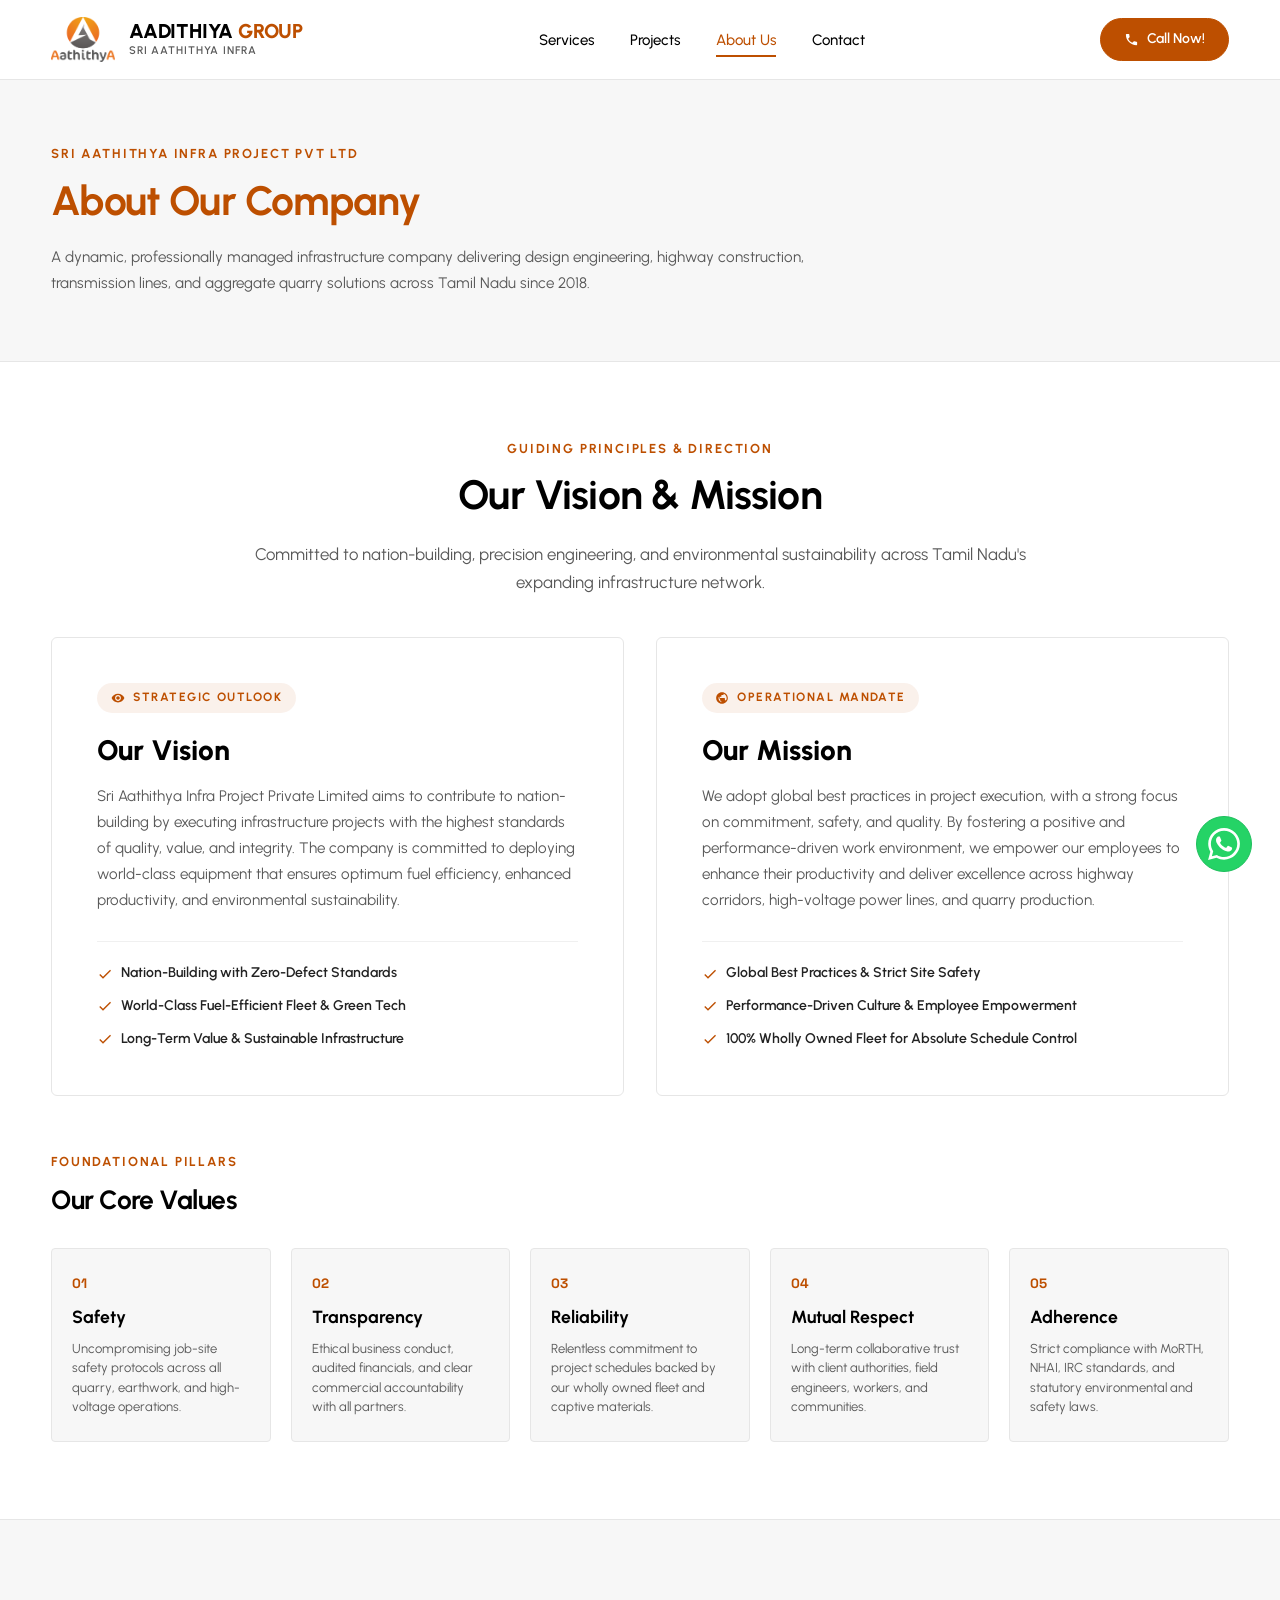
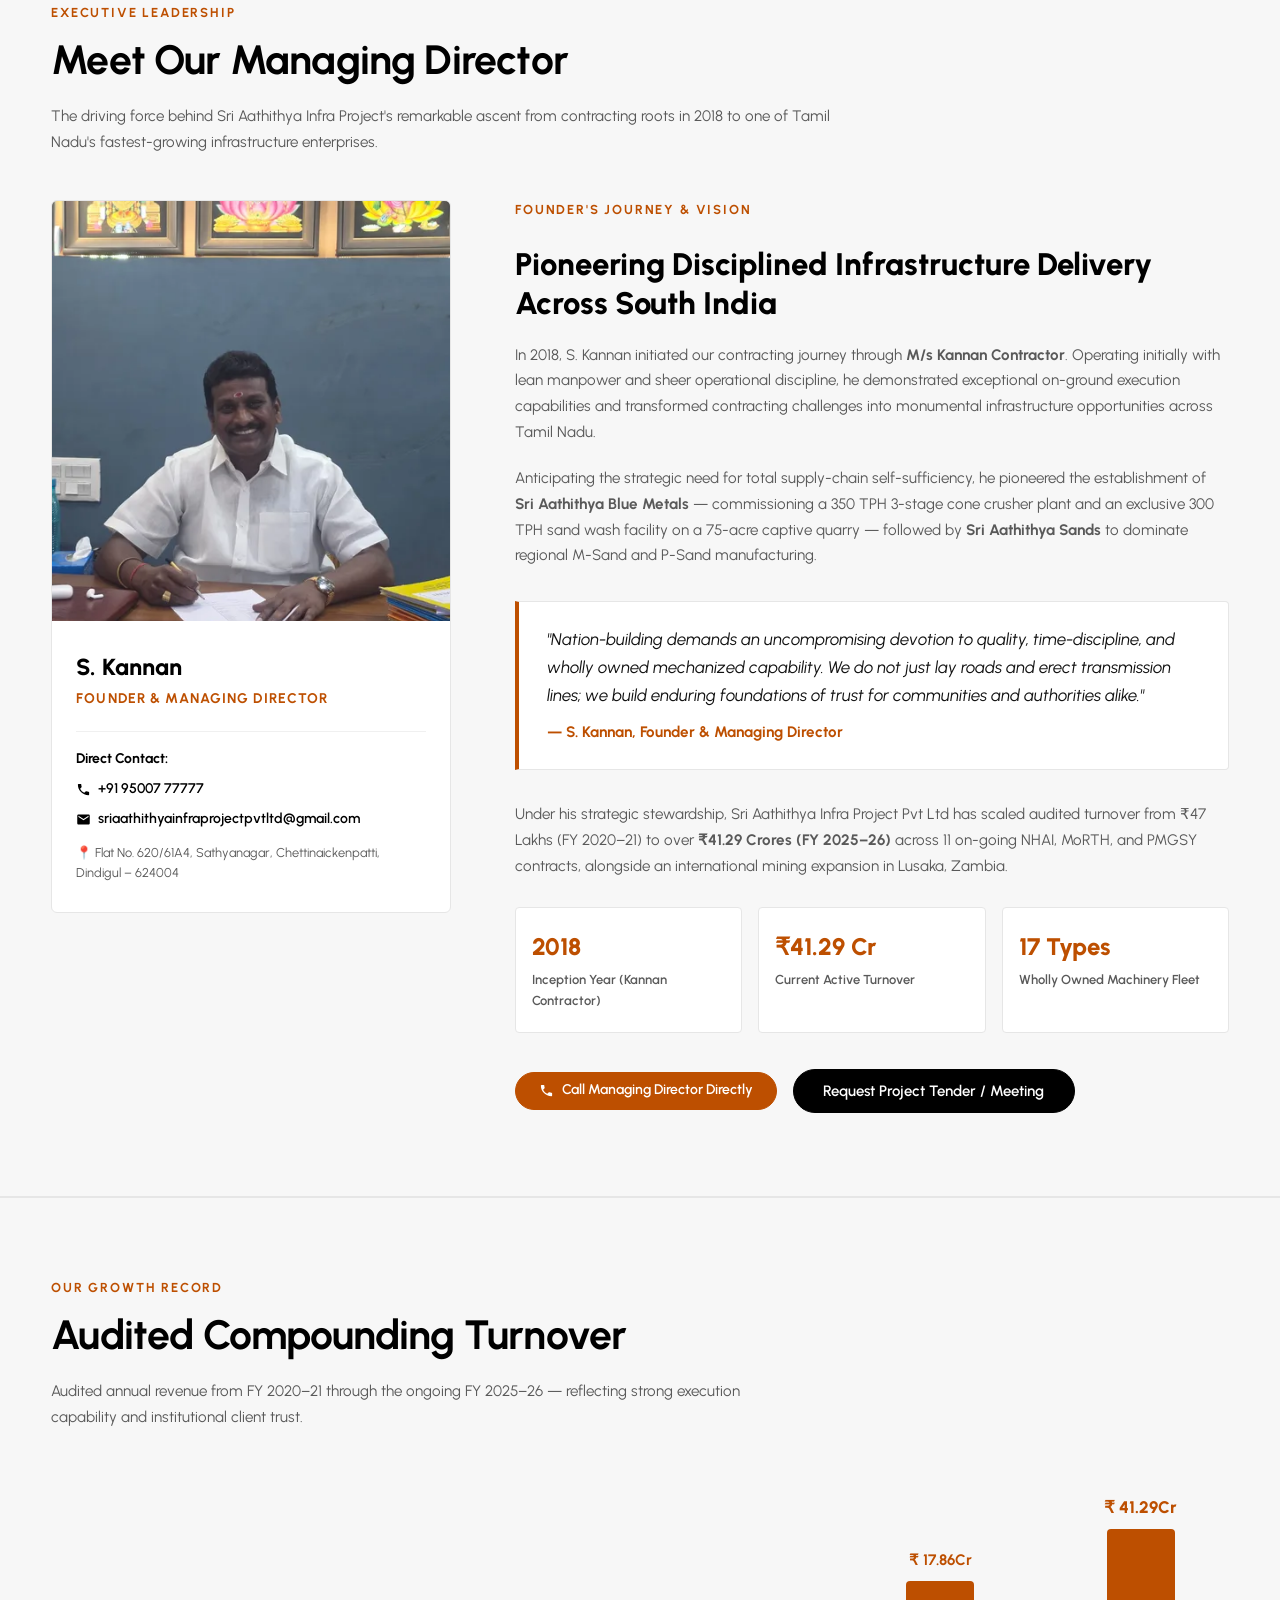
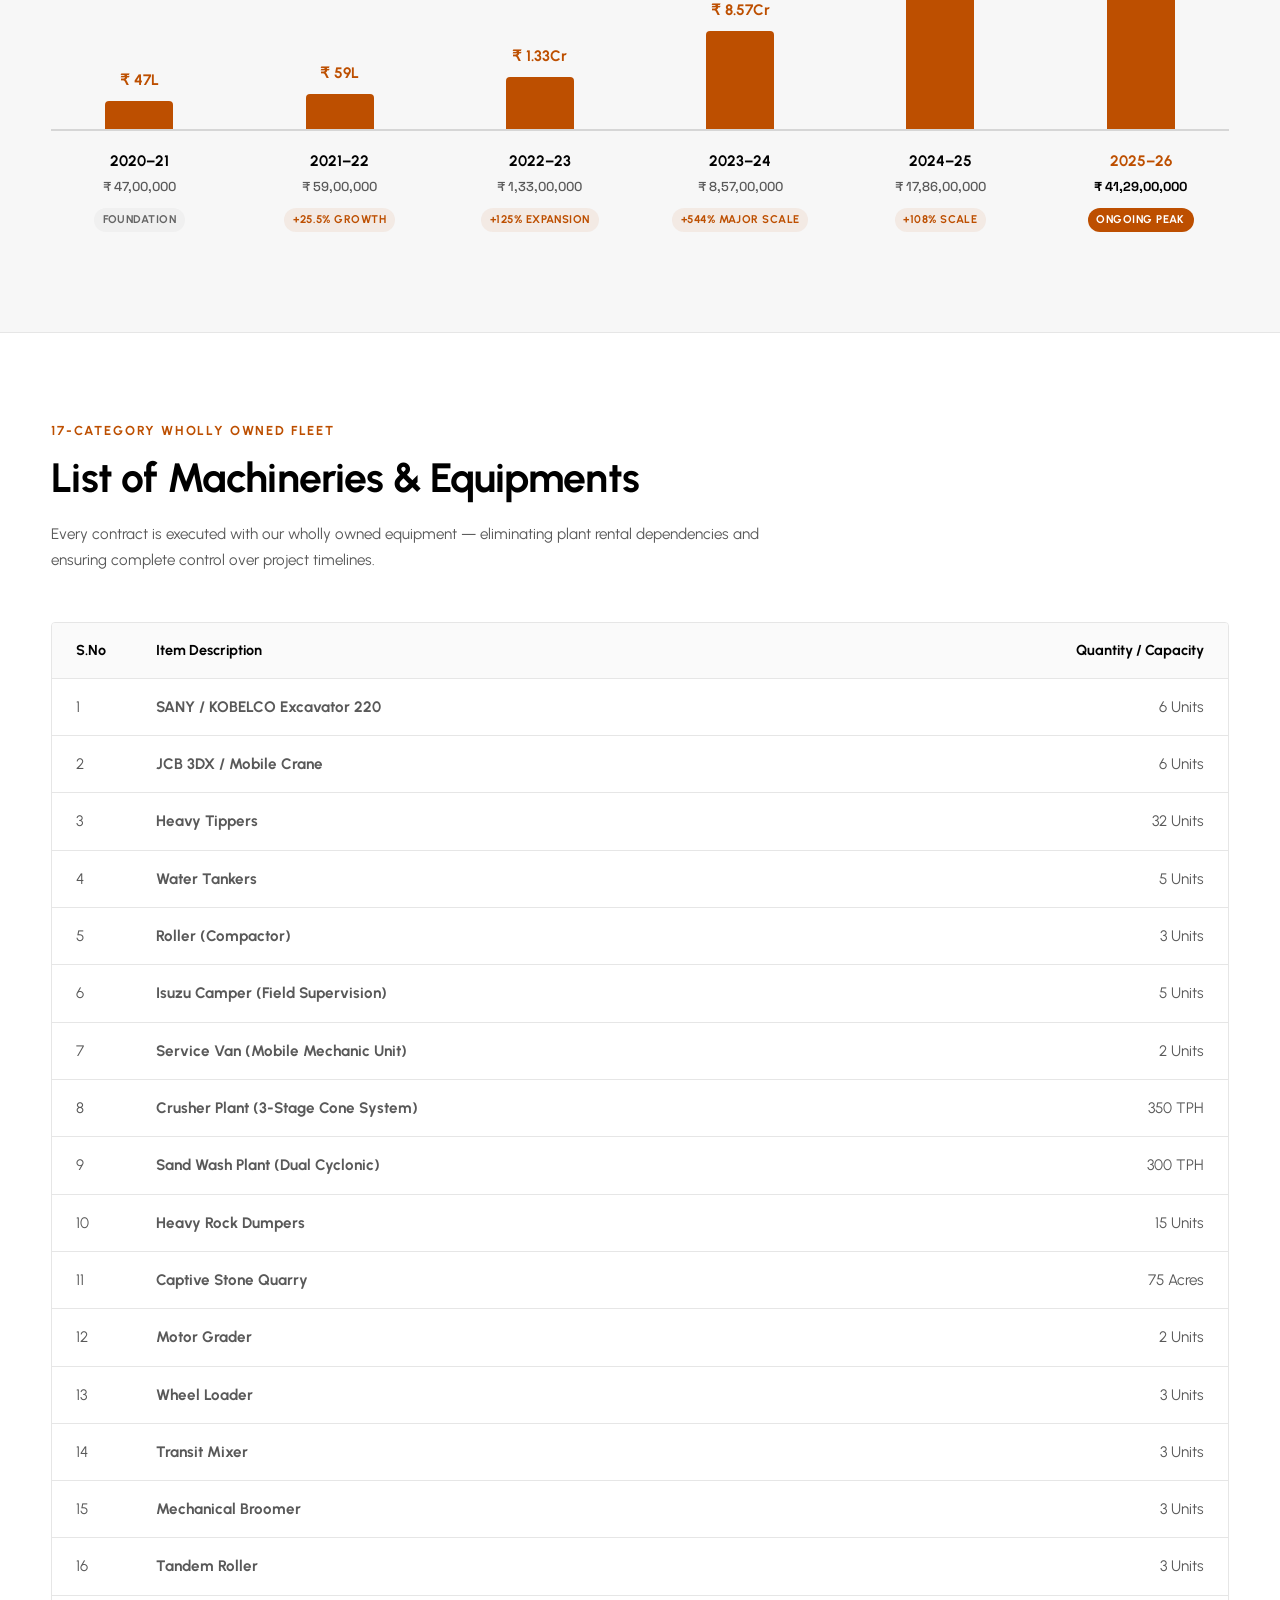
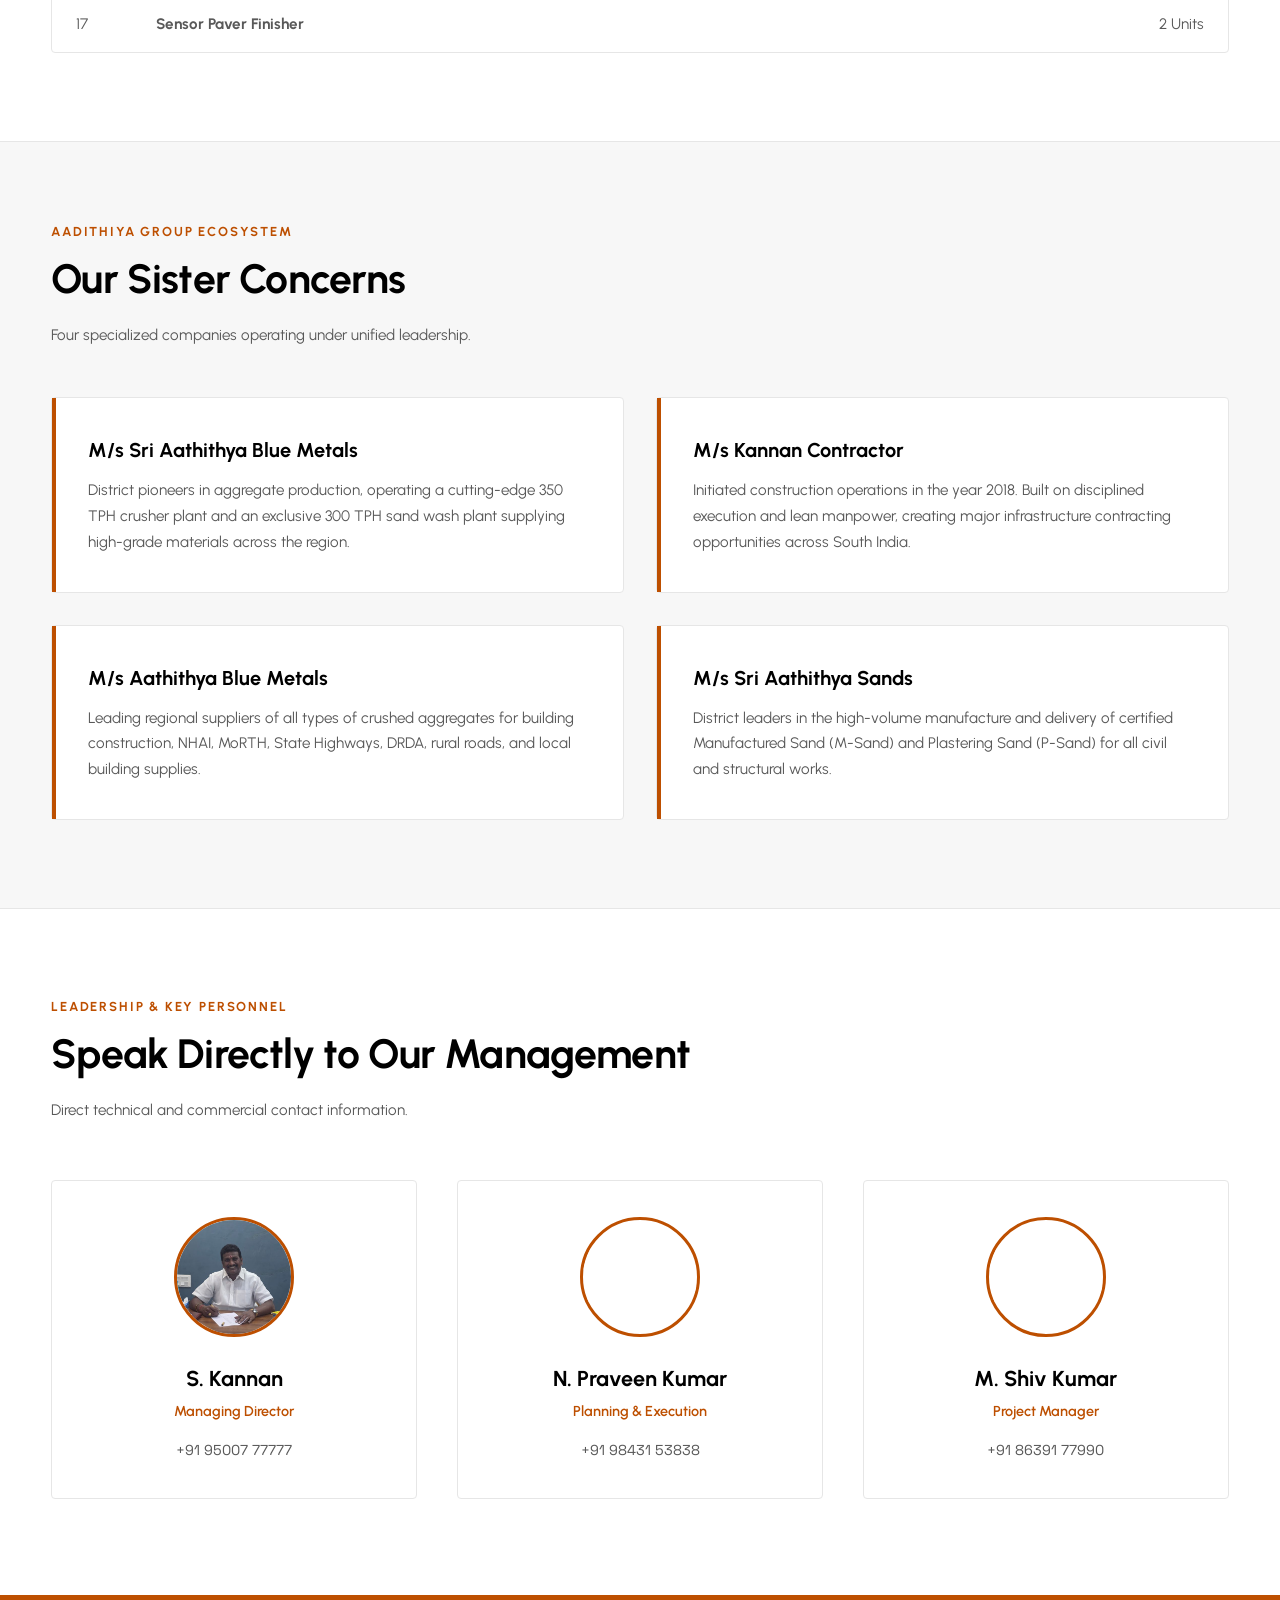
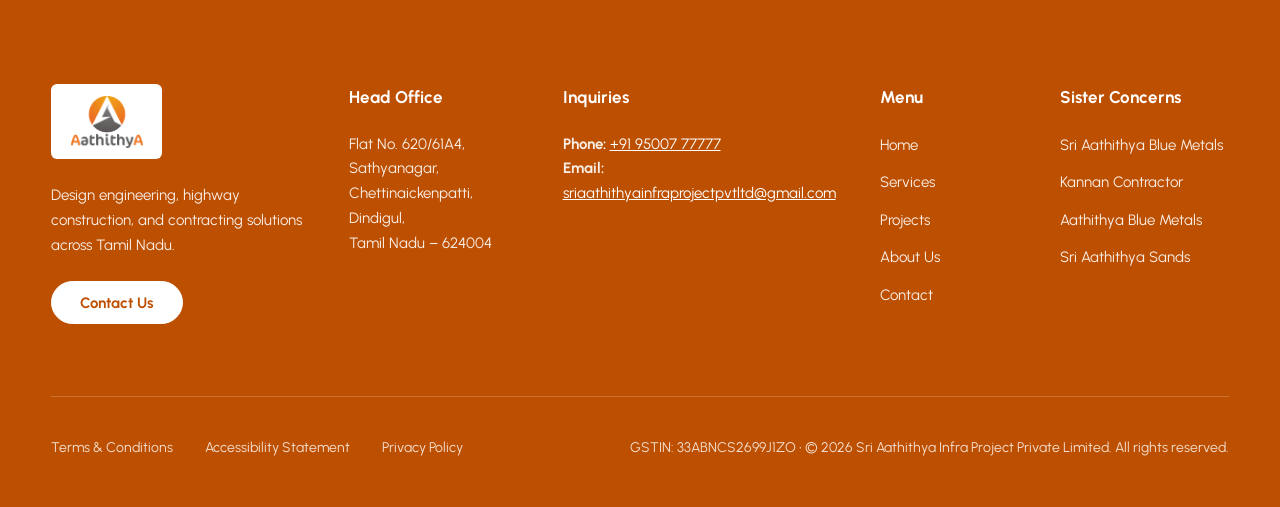
==== commit 73df9530: "feat: add responsive floating WhatsApp button to bottom right across all pages" ====
--- a/about-us.html
+++ b/about-us.html
@@ -801,6 +801,18 @@
     </div>
   </footer>
 
+  <!-- Floating WhatsApp Button -->
+  <a href="https://wa.me/919500777777?text=Hi%20Aadithiya%20Group%2C%20I%20would%20like%20to%20inquire%20about%20your%20infrastructure%20services." 
+     class="floating-whatsapp" 
+     target="_blank" 
+     rel="noopener noreferrer" 
+     aria-label="Chat with Aadithiya Group on WhatsApp">
+    <svg viewBox="0 0 24 24" aria-hidden="true">
+      <path d="M.057 24l1.687-6.163c-1.041-1.804-1.588-3.849-1.587-5.946.003-6.556 5.338-11.891 11.893-11.891 3.181.001 6.167 1.24 8.413 3.488 2.245 2.248 3.481 5.236 3.48 8.414-.003 6.557-5.338 11.892-11.893 11.892-1.99-.001-3.951-.5-5.688-1.448l-6.305 1.654zm6.597-3.807c1.676.995 3.276 1.591 5.392 1.592 5.448 0 9.886-4.434 9.889-9.885.002-5.462-4.415-9.89-9.881-9.892-5.452 0-9.887 4.434-9.889 9.884-.001 2.225.651 3.891 1.746 5.634l-.999 3.648 3.742-.981zm11.387-5.464c-.074-.124-.272-.198-.57-.347-.297-.149-1.758-.868-2.031-.967-.272-.099-.47-.149-.669.149-.198.297-.768.967-.941 1.165-.173.198-.347.223-.644.074-.297-.149-1.255-.462-2.39-1.475-.883-.788-1.48-1.761-1.653-2.059-.173-.297-.018-.458.13-.606.134-.133.297-.347.446-.521.151-.172.2-.296.3-.495.099-.198.05-.372-.025-.521-.075-.148-.669-1.611-.916-2.206-.242-.579-.487-.501-.669-.51l-.57-.01c-.198 0-.52.074-.792.372s-1.04 1.016-1.04 2.479 1.065 2.876 1.213 3.074c.149.198 2.095 3.2 5.076 4.487.709.306 1.263.489 1.694.626.712.226 1.36.194 1.872.118.571-.085 1.758-.719 2.006-1.413.248-.695.248-1.29.173-1.414z"/>
+    </svg>
+    <span class="floating-whatsapp-tooltip">Chat on WhatsApp</span>
+  </a>
+
   <script src="js/main.js"></script>
 </body>
 </html>
--- a/css/style.css
+++ b/css/style.css
@@ -2708,3 +2708,84 @@
   object-fit: contain;
   display: block;
 }
+
+/* ==========================================================================
+   FLOATING WHATSAPP BUTTON (Fixed Bottom Right)
+   ========================================================================== */
+.floating-whatsapp {
+  position: fixed;
+  bottom: 28px;
+  right: 28px;
+  width: 56px;
+  height: 56px;
+  border-radius: 50%;
+  background-color: #25D366;
+  color: #FFFFFF;
+  display: flex;
+  align-items: center;
+  justify-content: center;
+  text-decoration: none;
+  z-index: 950;
+  border: 1.5px solid #1EBE5D;
+  transition: transform var(--transition-fast), background-color var(--transition-fast);
+}
+
+.floating-whatsapp:hover {
+  background-color: #20BA5A;
+  transform: translateY(-2px) scale(1.05);
+}
+
+.floating-whatsapp svg {
+  width: 32px;
+  height: 32px;
+  fill: #FFFFFF;
+}
+
+.floating-whatsapp-tooltip {
+  position: absolute;
+  right: calc(100% + 12px);
+  background-color: #11141A;
+  color: #FFFFFF;
+  padding: 0.4rem 0.85rem;
+  border-radius: 6px;
+  font-family: var(--font-text);
+  font-size: 0.8125rem;
+  font-weight: 700;
+  letter-spacing: 0.02em;
+  white-space: nowrap;
+  opacity: 0;
+  pointer-events: none;
+  transform: translateX(6px);
+  transition: opacity 0.2s ease, transform 0.2s ease;
+  border: 1px solid rgba(255, 255, 255, 0.15);
+}
+
+.floating-whatsapp:hover .floating-whatsapp-tooltip {
+  opacity: 1;
+  transform: translateX(0);
+}
+
+@media (max-width: 640px) {
+  .floating-whatsapp {
+    bottom: 20px;
+    right: 20px;
+    width: 50px;
+    height: 50px;
+  }
+
+  .floating-whatsapp svg {
+    width: 28px;
+    height: 28px;
+  }
+
+  .floating-whatsapp-tooltip {
+    display: none;
+  }
+
+  .video-control-btn {
+    left: var(--container-padding);
+    right: auto;
+    bottom: 1.25rem;
+  }
+}
+
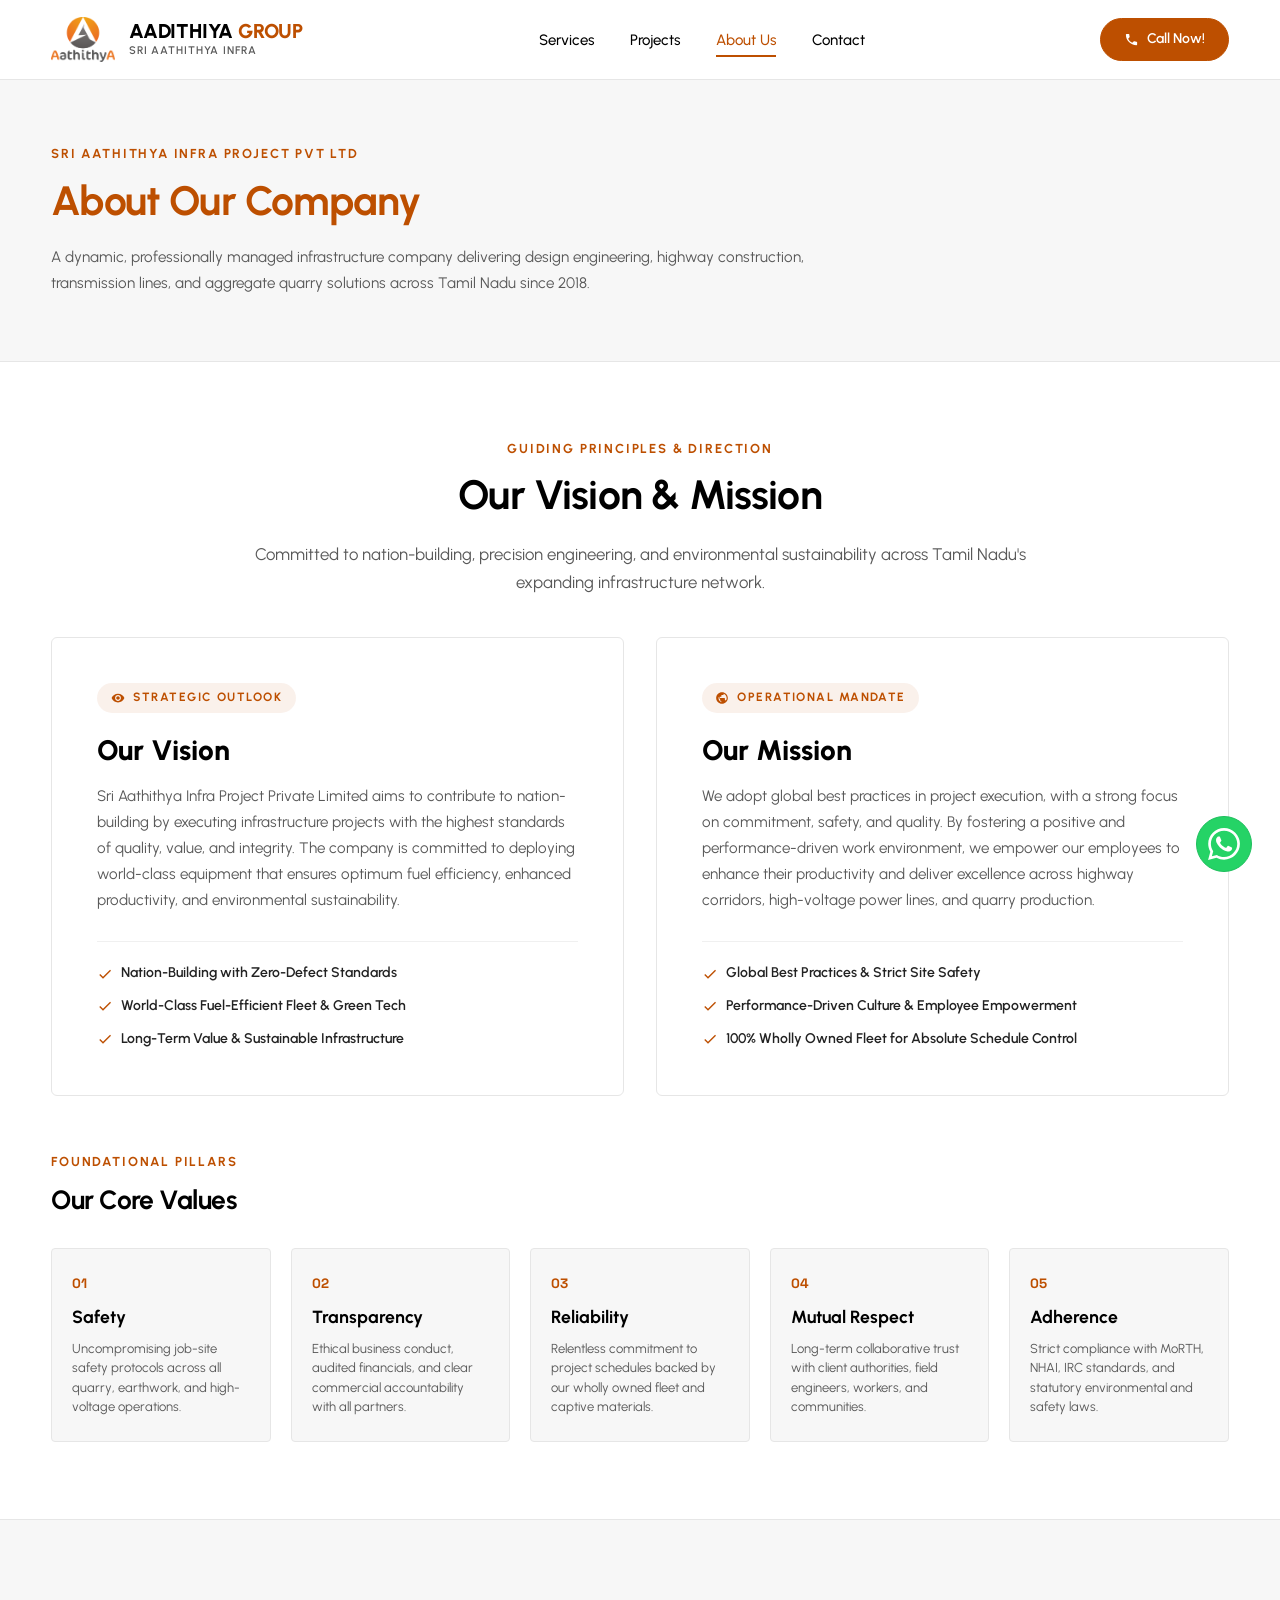
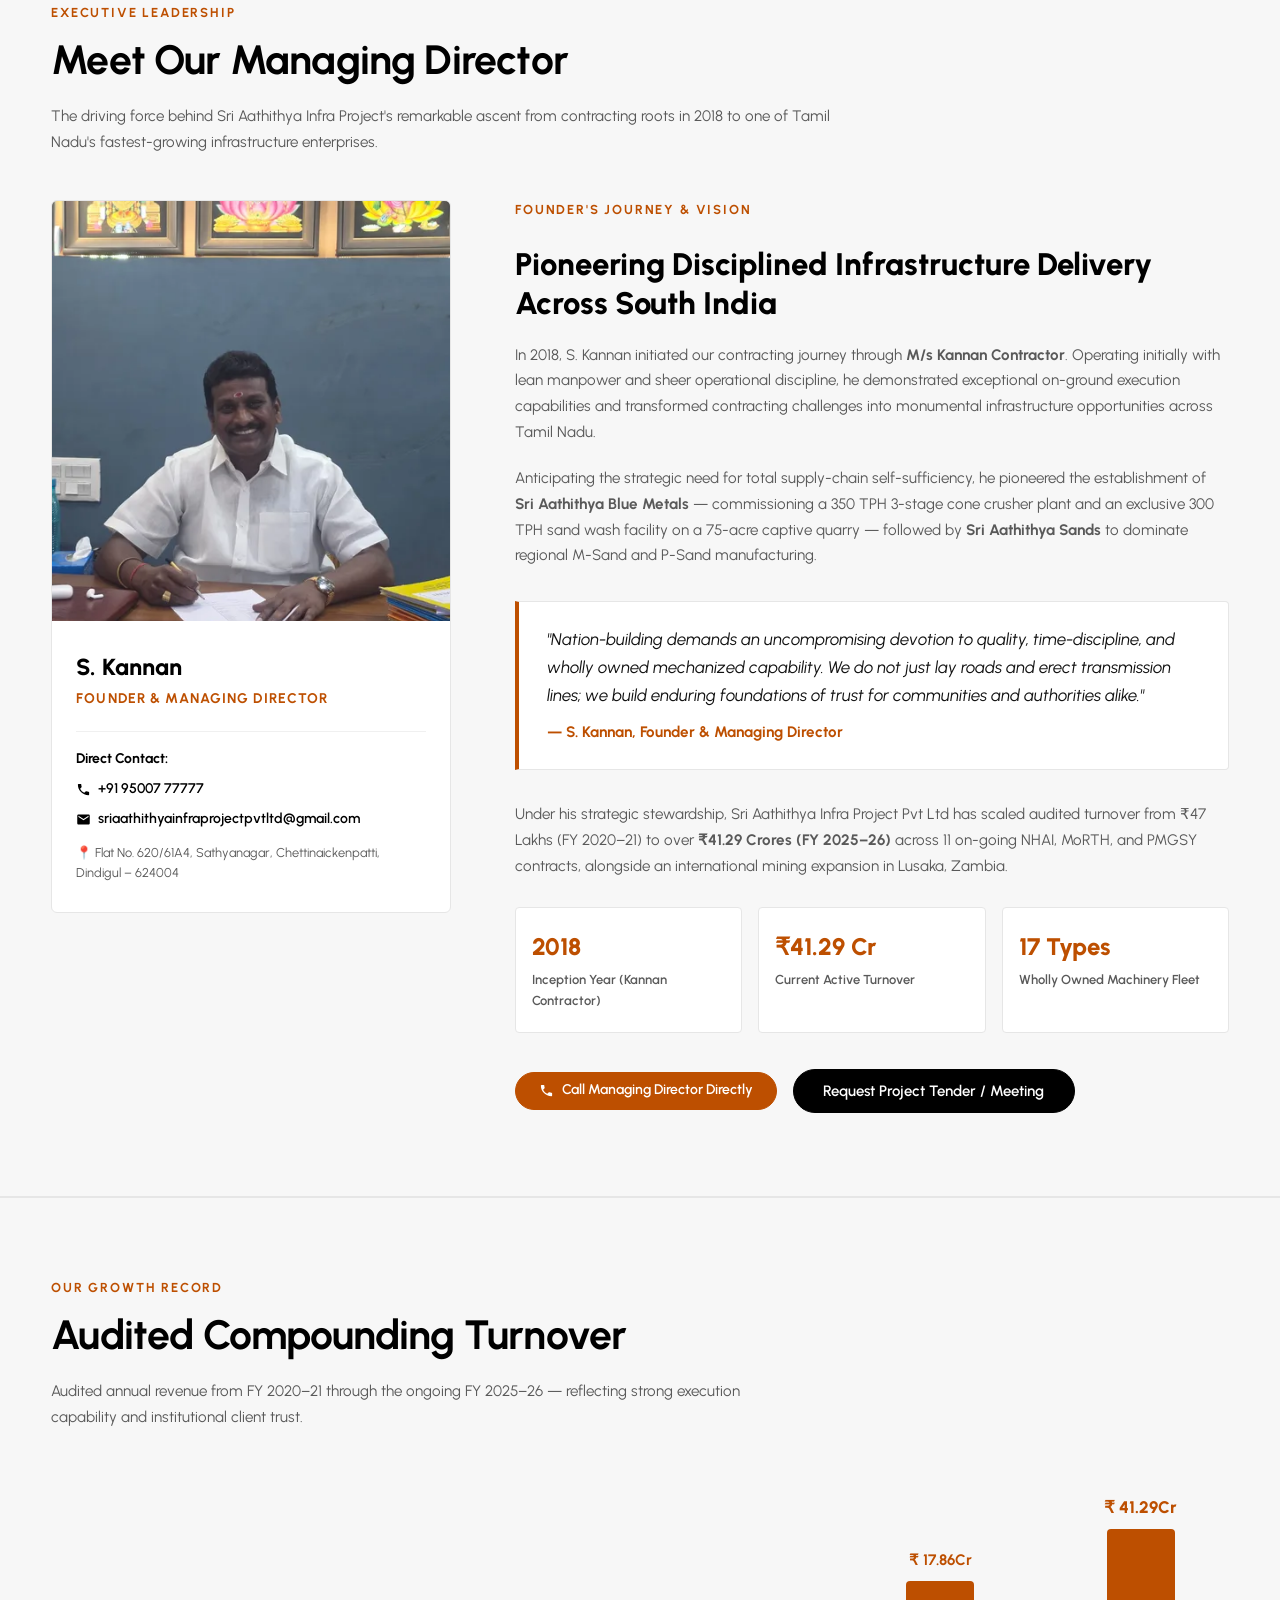
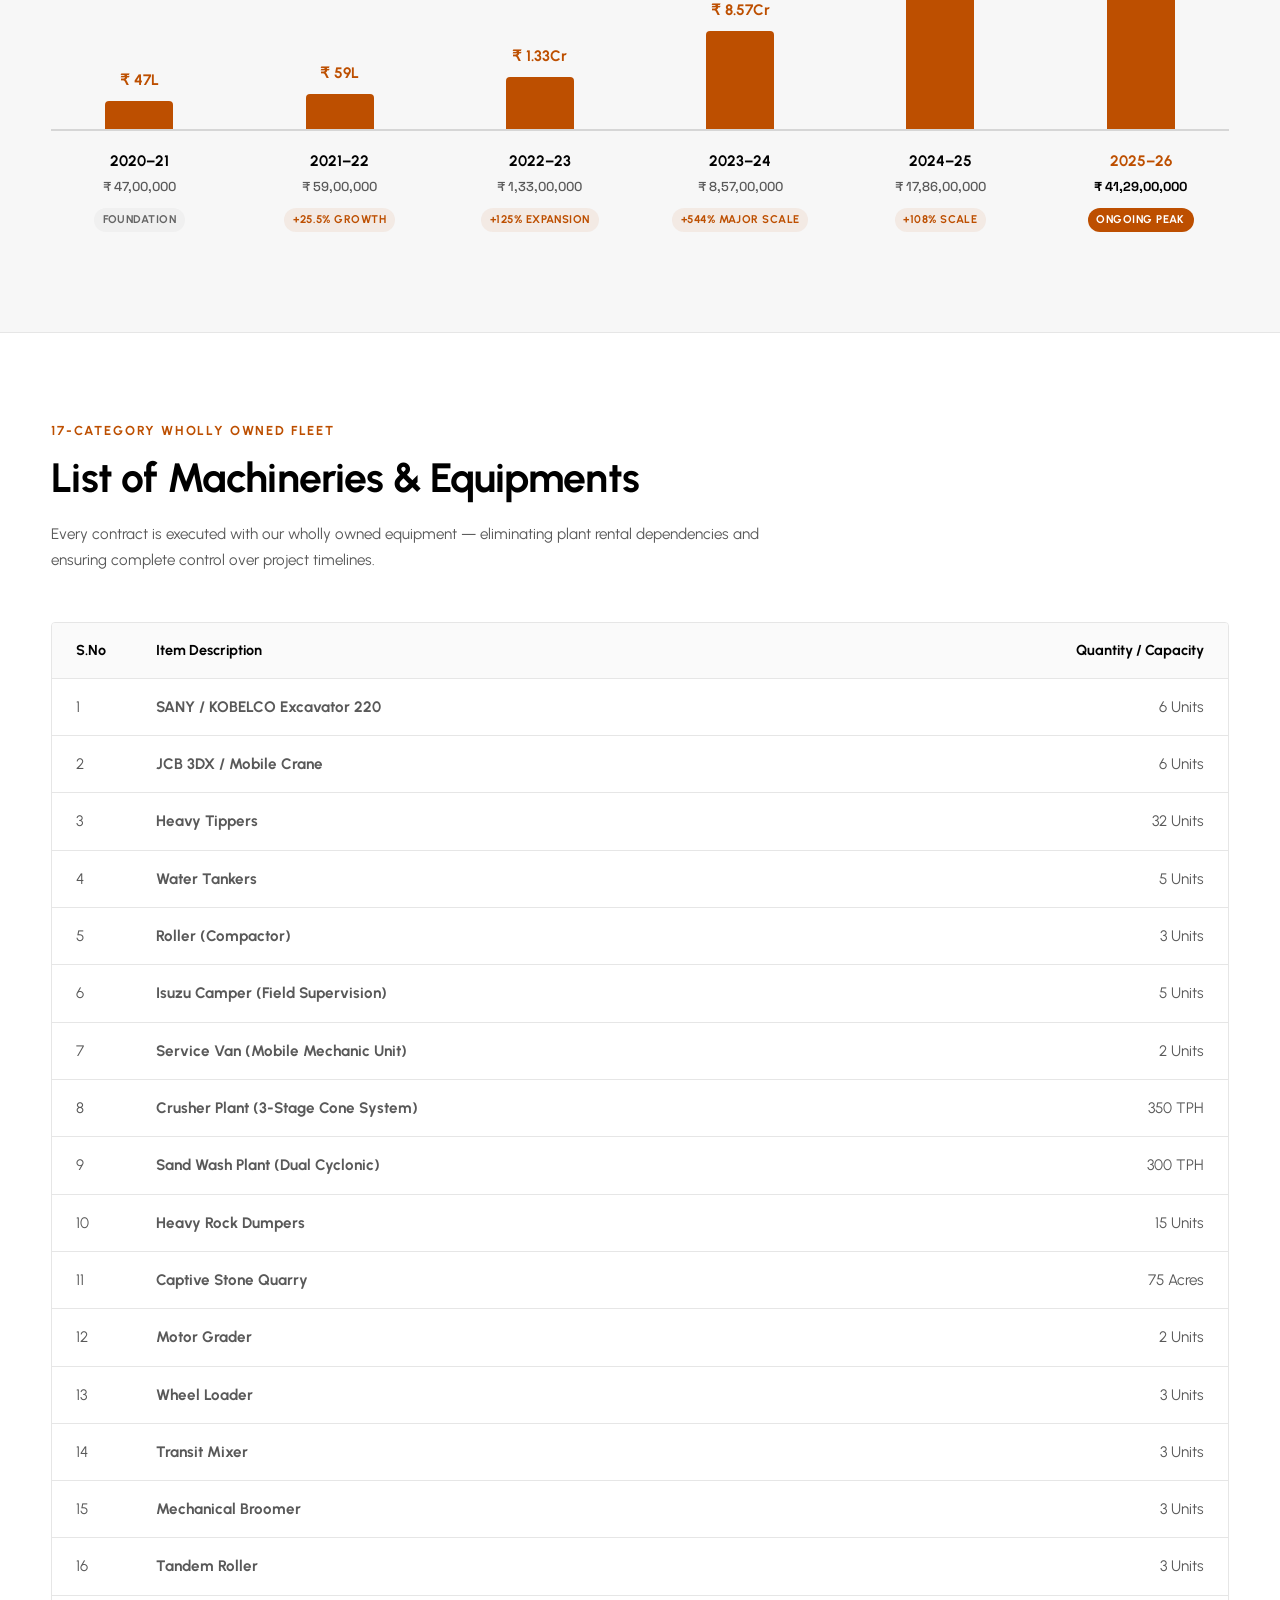
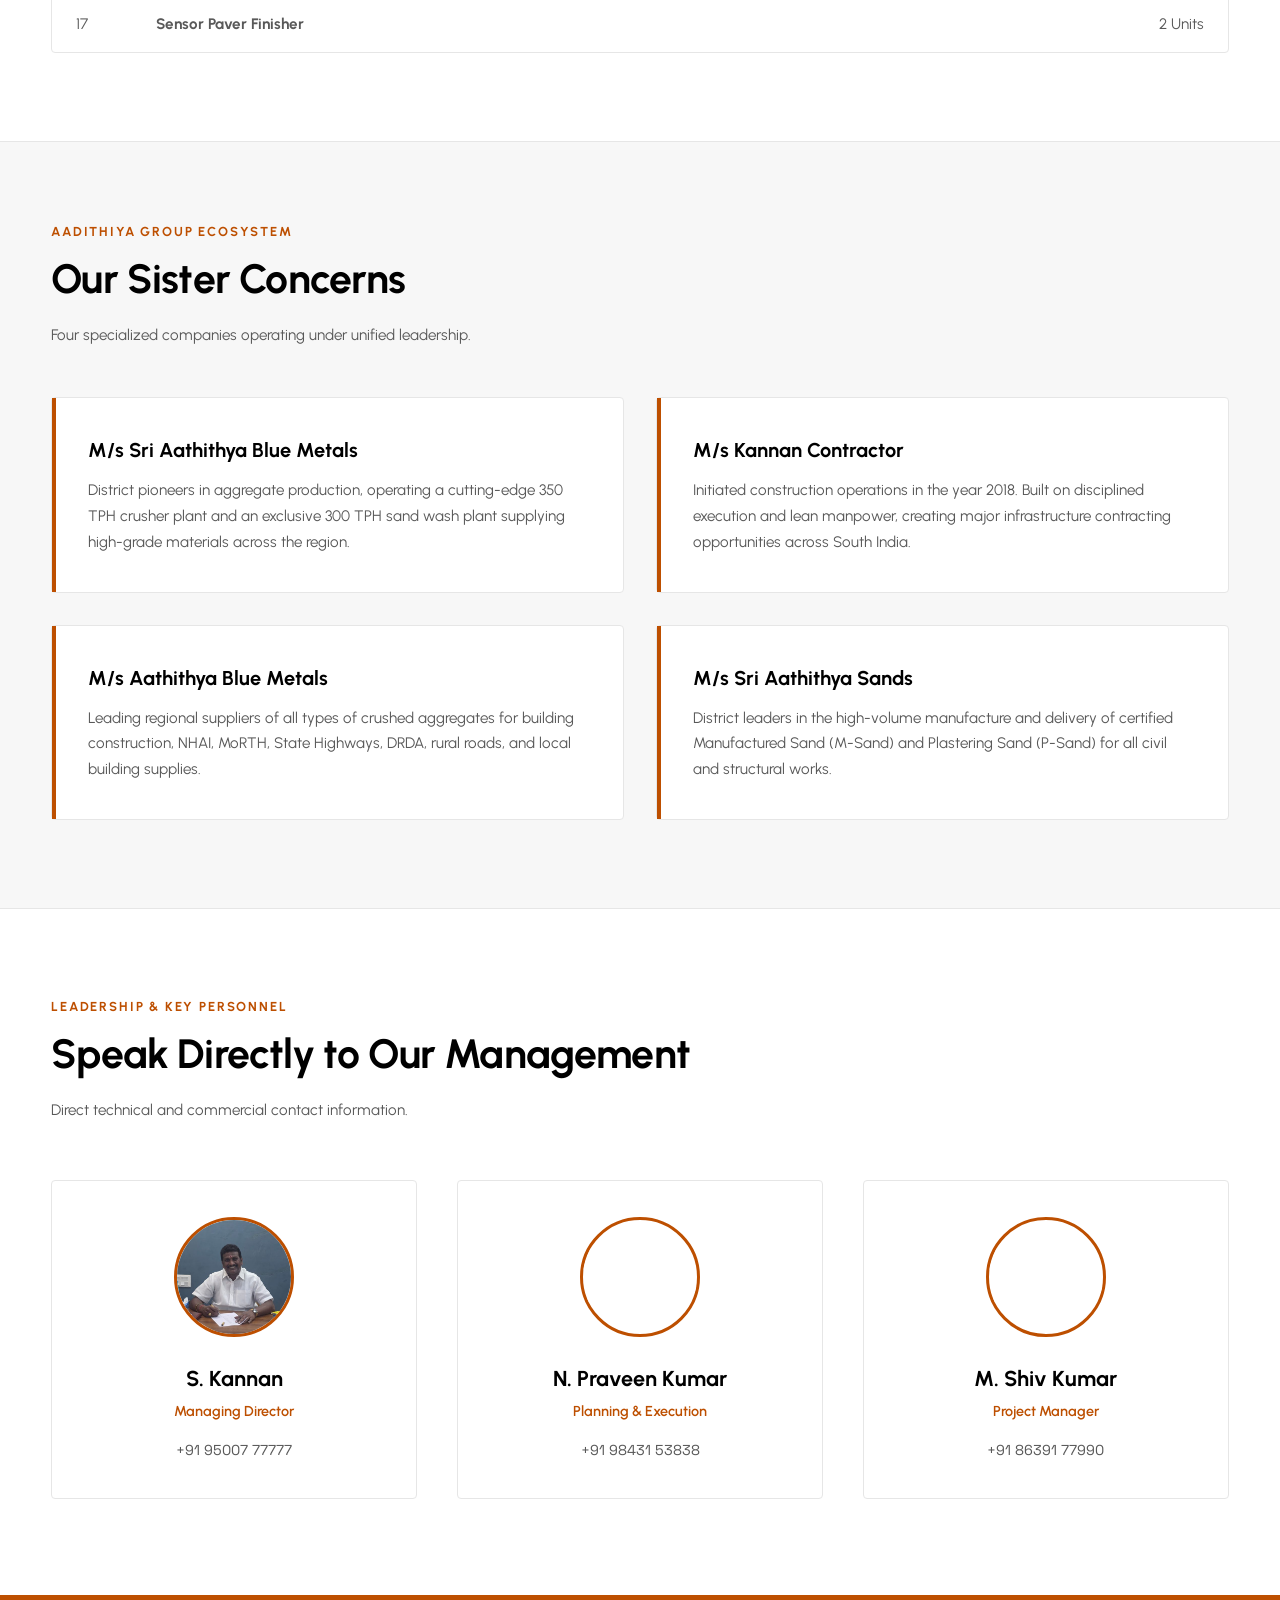
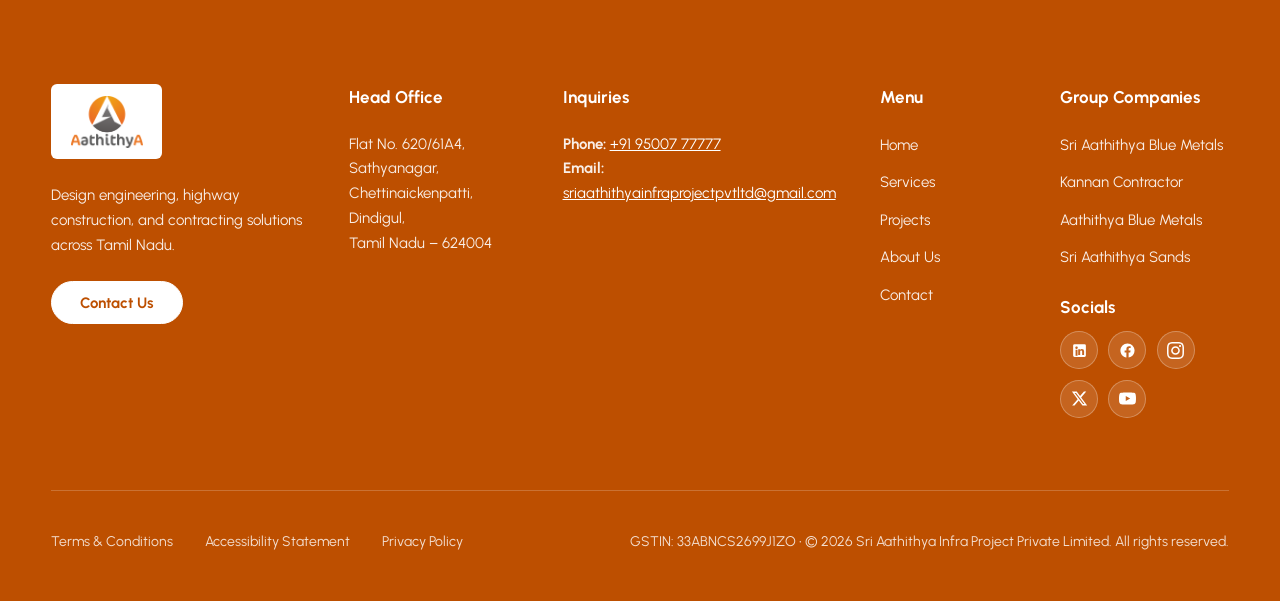
==== commit e5c3ba7e: "feat: add clean SVG social icon buttons with empty links in footer across all pages" ====
--- a/about-us.html
+++ b/about-us.html
@@ -778,14 +778,34 @@
             <li><a href="contact.html">Contact</a></li>
           </ul>
         </div>
+        <!-- Group Companies & Socials -->
         <div>
-          <h4 class="footer-col-title">Sister Concerns</h4>
-          <ul class="footer-links-list">
-            <li><a href="services.html#mining">Sri Aathithya Blue Metals</a></li>
-            <li><a href="about-us.html">Kannan Contractor</a></li>
-            <li><a href="services.html#mining">Aathithya Blue Metals</a></li>
-            <li><a href="services.html#mining">Sri Aathithya Sands</a></li>
+          <h4 class="footer-col-title">Group Companies</h4>
+          <ul class="footer-links-list" style="margin-bottom: 1.5rem;">
+            <li><a href="services.html#quarry-crushing">Sri Aathithya Blue Metals</a></li>
+            <li><a href="about-us.html#managing-director">Kannan Contractor</a></li>
+            <li><a href="services.html#quarry-crushing">Aathithya Blue Metals</a></li>
+            <li><a href="services.html#quarry-crushing">Sri Aathithya Sands</a></li>
           </ul>
+
+          <h4 class="footer-col-title" style="margin-bottom: 0.65rem;">Socials</h4>
+          <div class="footer-social-links">
+            <a href="#" class="footer-social-btn" aria-label="LinkedIn" title="LinkedIn">
+              <svg viewBox="0 0 24 24" aria-hidden="true"><path d="M19 3a2 2 0 0 1 2 2v14a2 2 0 0 1-2 2H5a2 2 0 0 1-2-2V5a2 2 0 0 1 2-2h14m-.5 15.5v-5.3a3.26 3.26 0 0 0-3.26-3.26c-.85 0-1.84.52-2.28 1.3v-1.11h-2.79v8.37h2.79v-4.93c0-.77.62-1.4 1.4-1.4a1.4 1.4 0 0 1 1.4 1.4v4.93h2.75M6.46 10.9v8.37H9.2V10.9H6.46M7.83 6.25c-.96 0-1.74.78-1.74 1.74a1.74 1.74 0 0 0 1.74 1.74c.96 0 1.74-.78 1.74-1.74 0-.96-.78-1.74-1.74-1.74z"/></svg>
+            </a>
+            <a href="#" class="footer-social-btn" aria-label="Facebook" title="Facebook">
+              <svg viewBox="0 0 24 24" aria-hidden="true"><path d="M12 2.04C6.5 2.04 2 6.53 2 12.06C2 17.06 5.66 21.21 10.44 21.96V14.96H7.9V12.06H10.44V9.85C10.44 7.34 11.93 5.96 14.22 5.96C15.31 5.96 16.45 6.15 16.45 6.15V8.62H15.19C13.95 8.62 13.56 9.39 13.56 10.18V12.06H16.34L15.89 14.96H13.56V21.96A10 10 0 0 0 22 12.06C22 6.53 17.5 2.04 12 2.04Z"/></svg>
+            </a>
+            <a href="#" class="footer-social-btn" aria-label="Instagram" title="Instagram">
+              <svg viewBox="0 0 24 24" aria-hidden="true"><path d="M12 2.163c3.204 0 3.584.012 4.85.07 3.252.148 4.771 1.691 4.919 4.919.058 1.265.069 1.645.069 4.849 0 3.205-.012 3.584-.069 4.849-.149 3.225-1.664 4.771-4.919 4.919-1.266.058-1.644.07-4.85.07-3.204 0-3.584-.012-4.849-.07-3.26-.149-4.771-1.699-4.919-4.92-.058-1.265-.07-1.644-.07-4.849 0-3.204.013-3.583.07-4.849.149-3.227 1.664-4.771 4.919-4.919 1.266-.057 1.645-.069 4.849-.069zm0-2.163c-3.259 0-3.667.014-4.947.072-4.358.2-6.78 2.618-6.98 6.98-.059 1.281-.073 1.689-.073 4.948 0 3.259.014 3.668.072 4.948.2 4.358 2.618 6.78 6.98 6.98 1.281.058 1.689.072 4.948.072 3.259 0 3.668-.014 4.948-.072 4.354-.2 6.782-2.618 6.979-6.98.059-1.28.073-1.689.073-4.948 0-3.259-.014-3.667-.072-4.947-.196-4.354-2.617-6.78-6.979-6.98-1.281-.059-1.69-.073-4.949-.073zm0 5.838c-3.403 0-6.162 2.759-6.162 6.162s2.759 6.163 6.162 6.163 6.162-2.759 6.162-6.163c0-3.403-2.759-6.162-6.162-6.162zm0 10.162c-2.209 0-4-1.79-4-4 0-2.209 1.791-4 4-4s4 1.791 4 4c0 2.21-1.791 4-4 4zm6.406-11.845c-.796 0-1.441.645-1.441 1.44s.645 1.44 1.441 1.44c.795 0 1.439-.645 1.439-1.44s-.644-1.44-1.439-1.44z"/></svg>
+            </a>
+            <a href="#" class="footer-social-btn" aria-label="X (Twitter)" title="X (Twitter)">
+              <svg viewBox="0 0 24 24" aria-hidden="true"><path d="M18.244 2.25h3.308l-7.227 8.26 8.502 11.24H16.17l-5.214-6.817L4.99 21.75H1.68l7.73-8.835L1.254 2.25H8.08l4.713 6.231zm-1.161 17.52h1.833L7.084 4.126H5.117z"/></svg>
+            </a>
+            <a href="#" class="footer-social-btn" aria-label="YouTube" title="YouTube">
+              <svg viewBox="0 0 24 24" aria-hidden="true"><path d="M23.498 6.186a3.016 3.016 0 0 0-2.122-2.136C19.505 3.545 12 3.545 12 3.545s-7.505 0-9.377.505A3.017 3.017 0 0 0 .502 6.186C0 8.07 0 12 0 12s0 3.93.502 5.814a3.016 3.016 0 0 0 2.122 2.136c1.871.505 9.376.505 9.376.505s7.505 0 9.377-.505a3.015 3.015 0 0 0 2.122-2.136C24 15.93 24 12 24 12s0-3.93-.502-5.814zM9.545 15.568V8.432L15.818 12l-6.273 3.568z"/></svg>
+            </a>
+          </div>
         </div>
       </div>
       <div class="footer-bottom-bar">
--- a/css/style.css
+++ b/css/style.css
@@ -1773,6 +1773,44 @@
   color: #FFFFFF;
   transform: translateX(4px);
   text-decoration: underline;
+}
+
+.footer-social-links {
+  display: flex;
+  align-items: center;
+  gap: 0.65rem;
+  flex-wrap: wrap;
+  margin-top: 0.5rem;
+}
+
+.footer-social-btn {
+  width: 38px;
+  height: 38px;
+  border-radius: 50%;
+  background-color: rgba(255, 255, 255, 0.12);
+  border: 1px solid rgba(255, 255, 255, 0.28);
+  color: #FFFFFF;
+  display: inline-flex;
+  align-items: center;
+  justify-content: center;
+  text-decoration: none;
+  transition: background-color var(--transition-fast), border-color var(--transition-fast), color var(--transition-fast), transform var(--transition-fast);
+}
+
+.footer-social-btn:hover,
+.footer-social-btn:focus-visible {
+  background-color: #FFFFFF;
+  border-color: #FFFFFF;
+  color: var(--primary);
+  transform: translateY(-2px);
+  text-decoration: none;
+}
+
+.footer-social-btn svg {
+  width: 17px;
+  height: 17px;
+  fill: currentColor;
+  flex-shrink: 0;
 }
 
 .footer-bottom-bar {
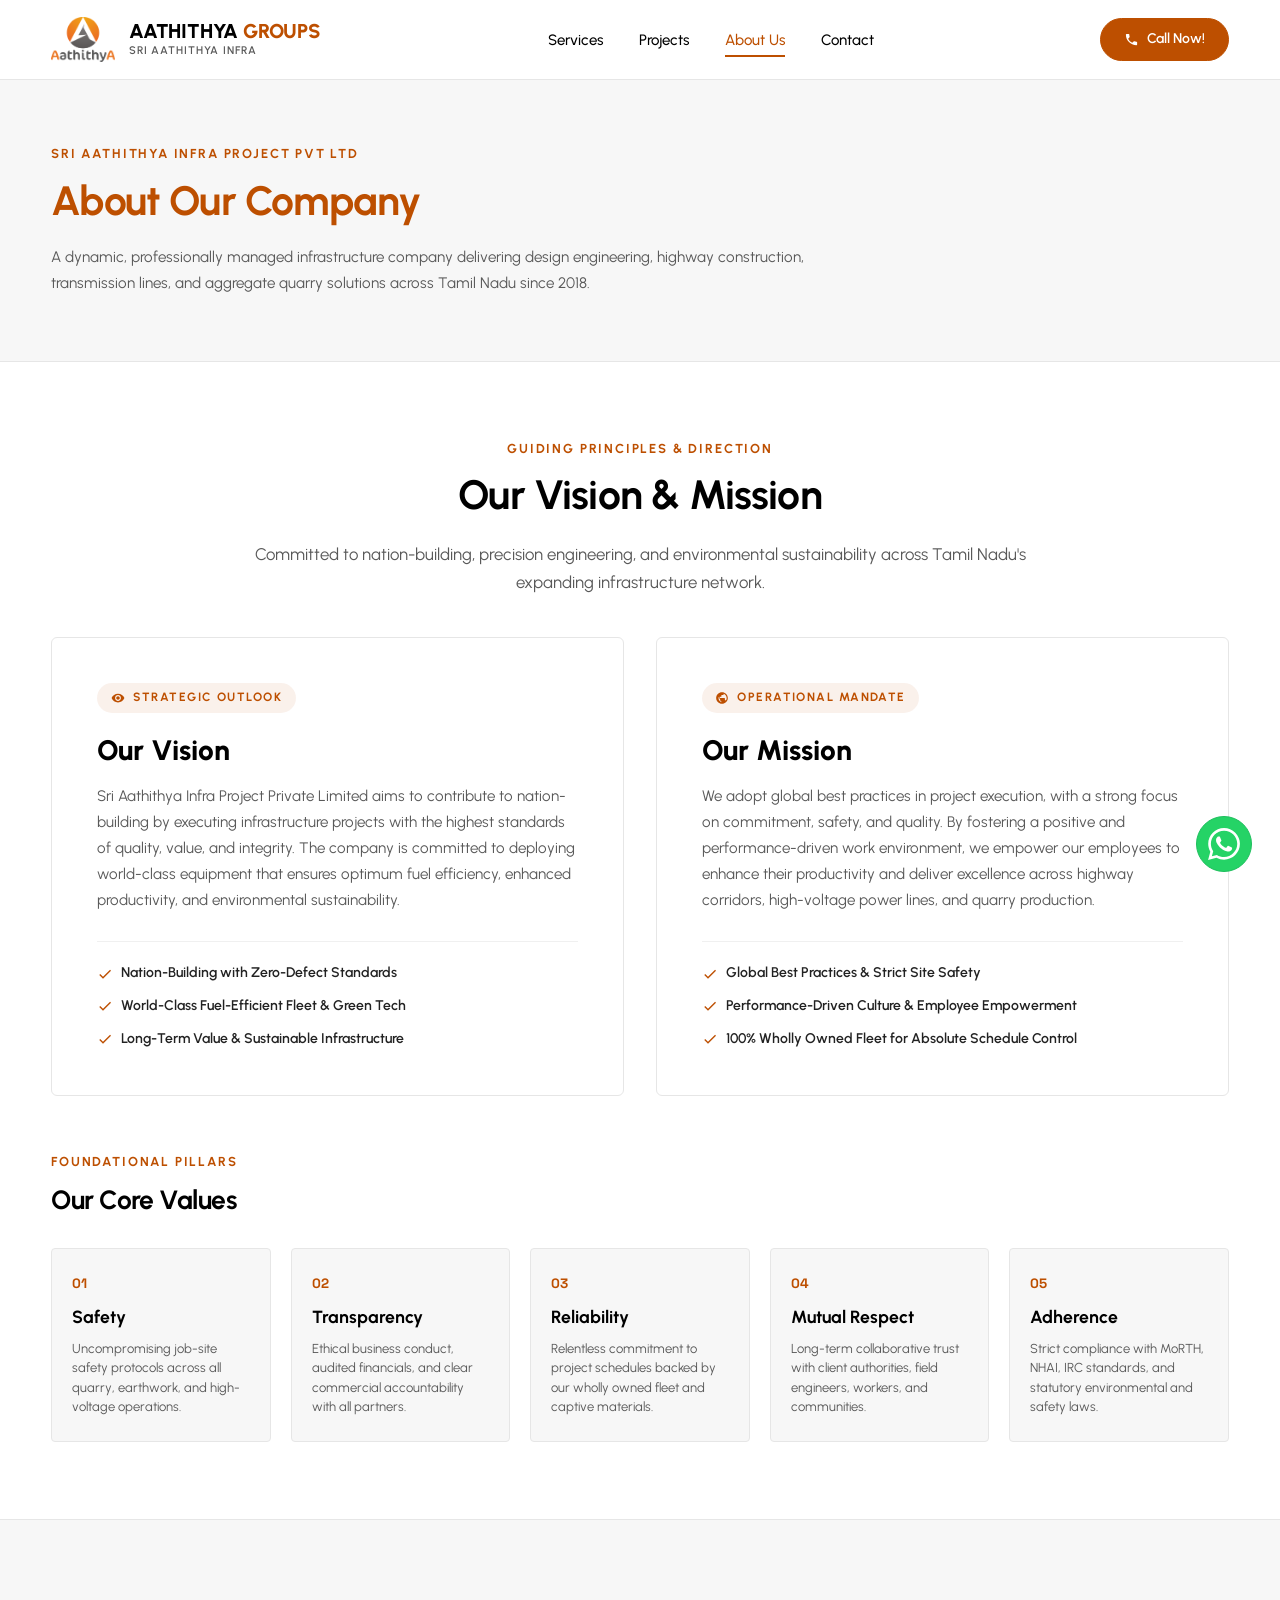
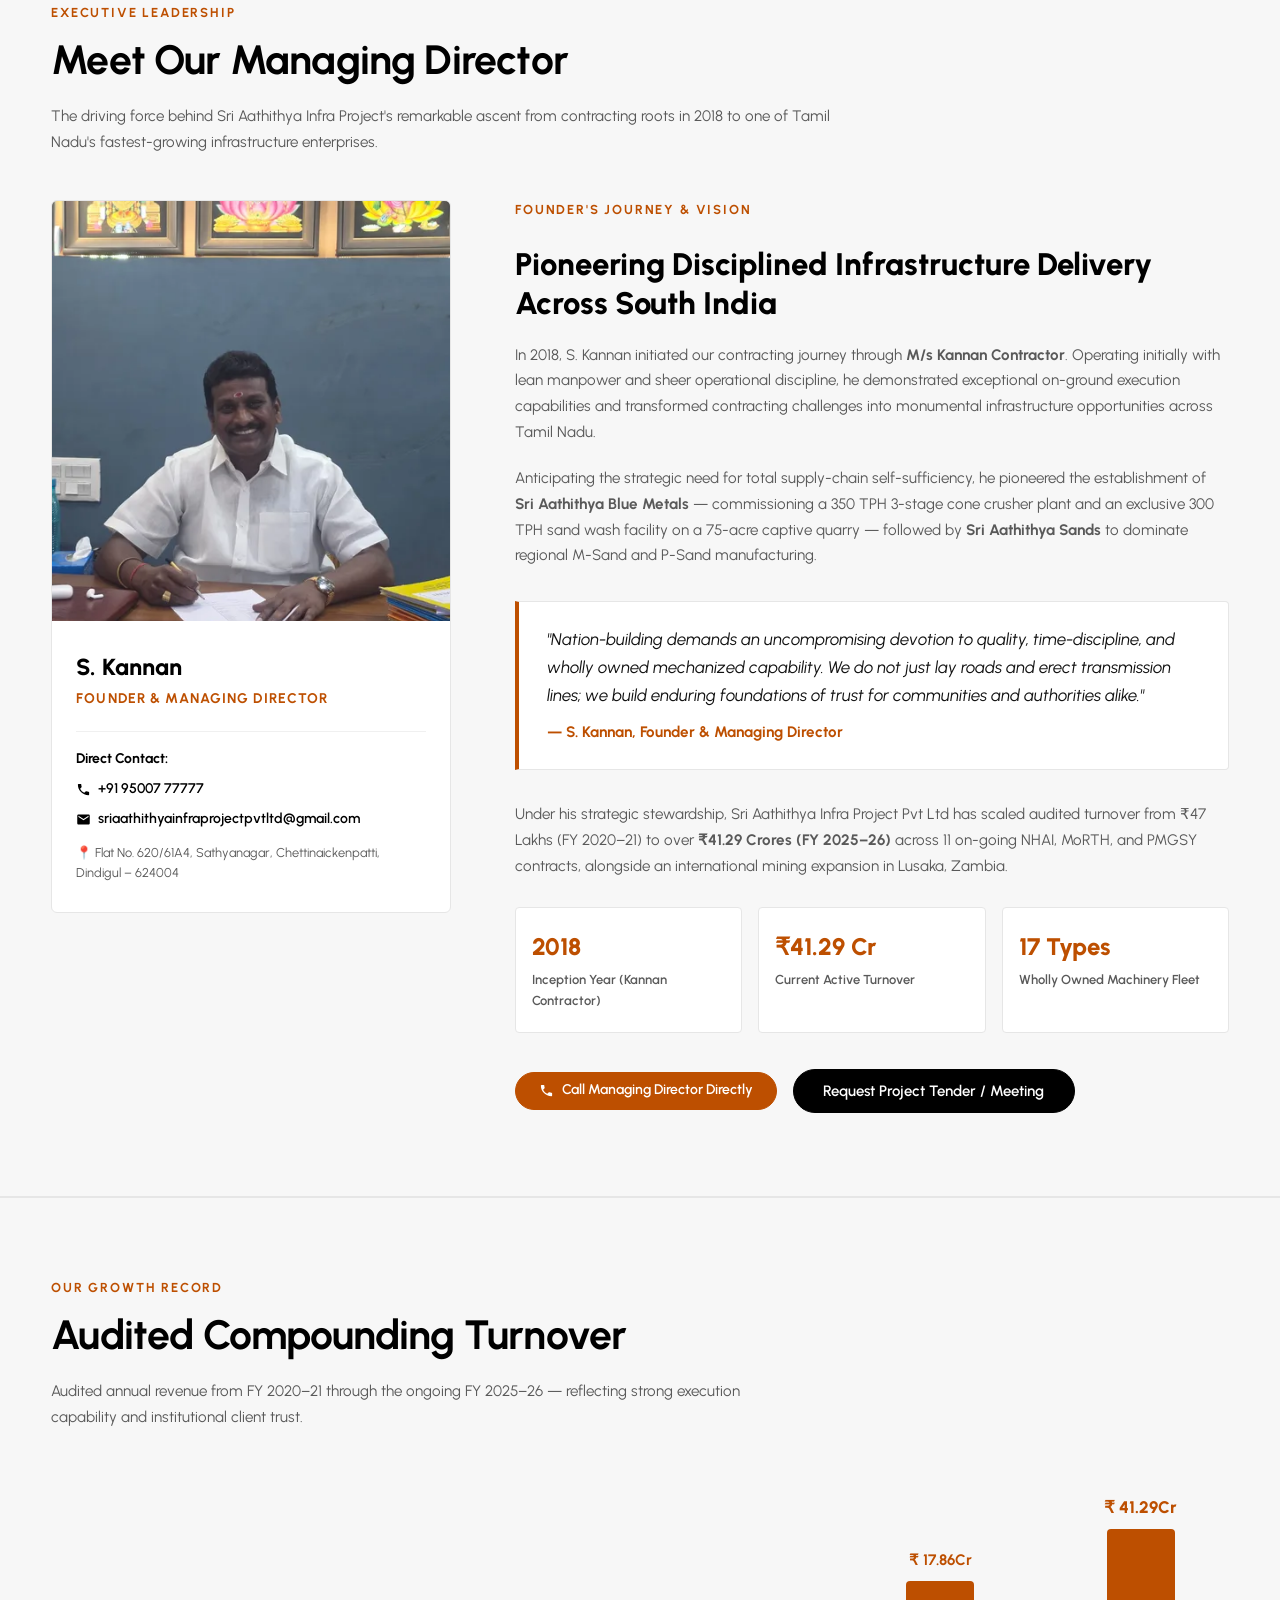
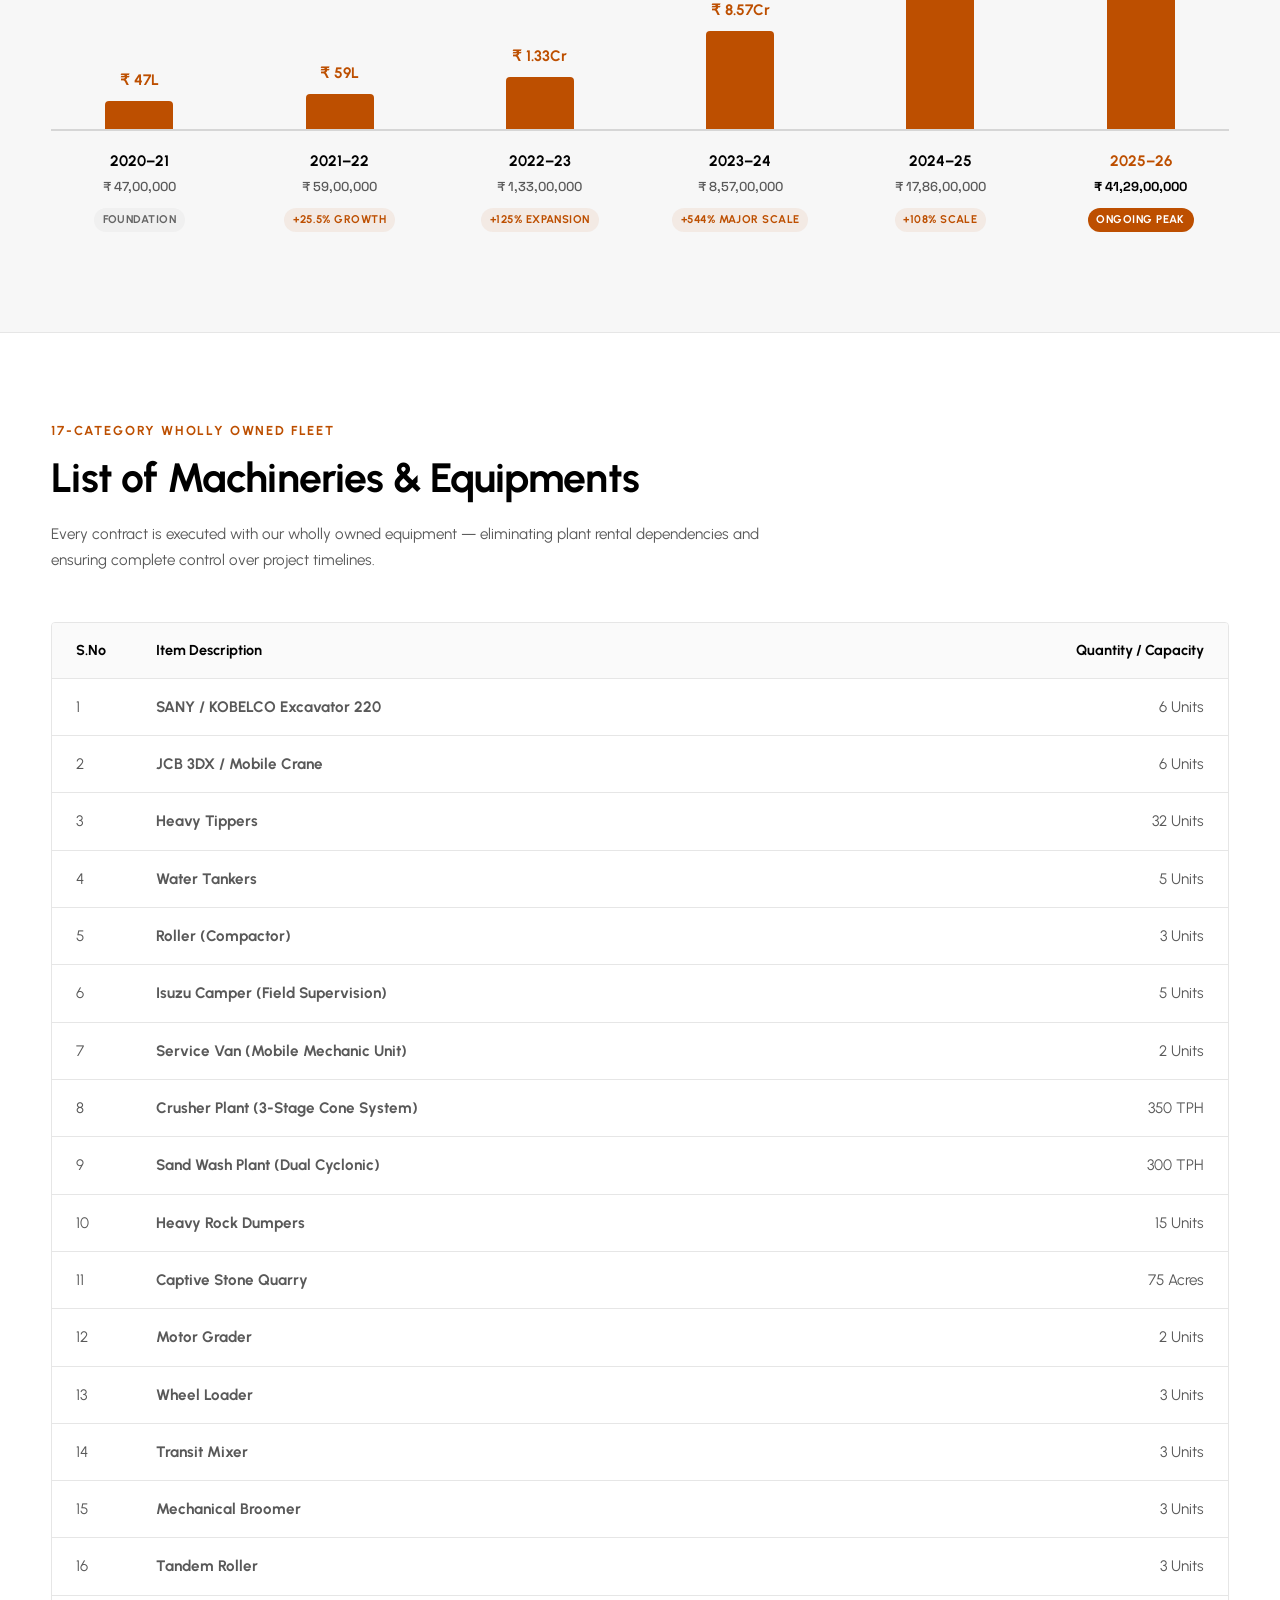
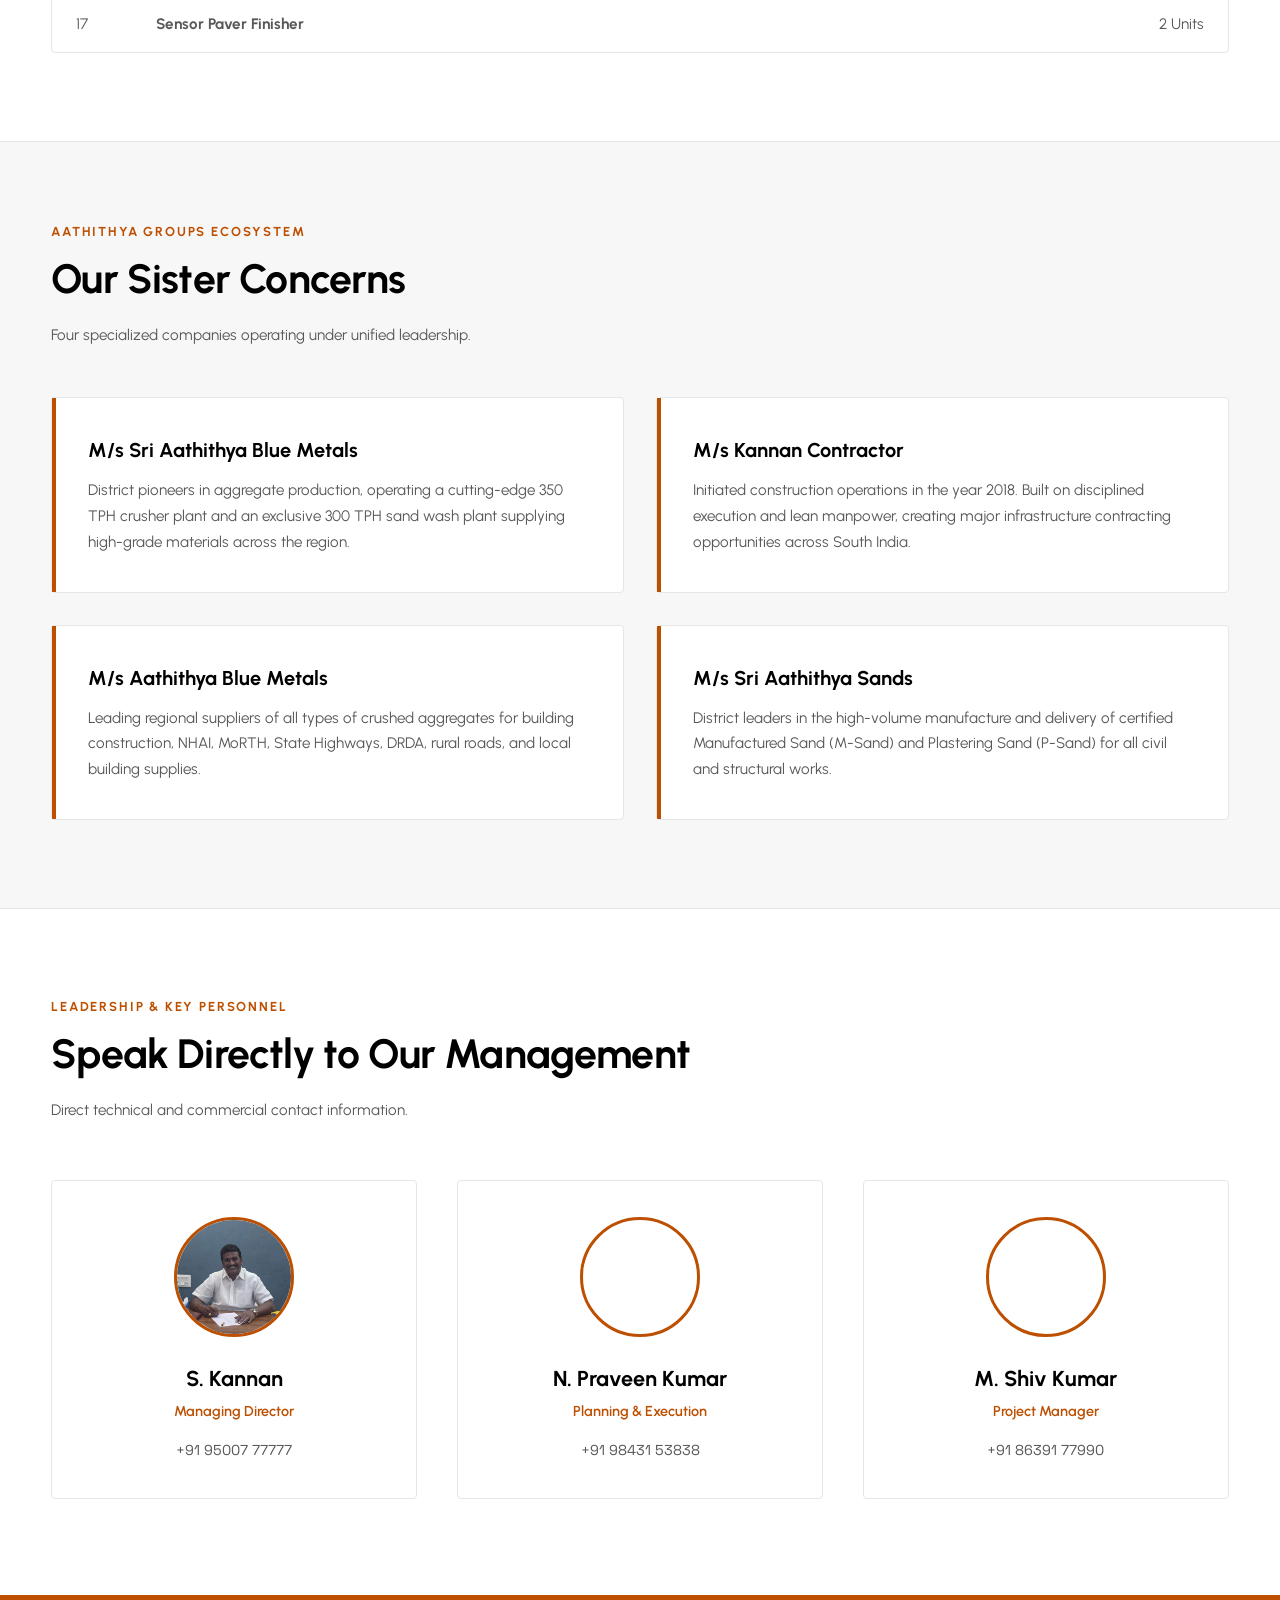
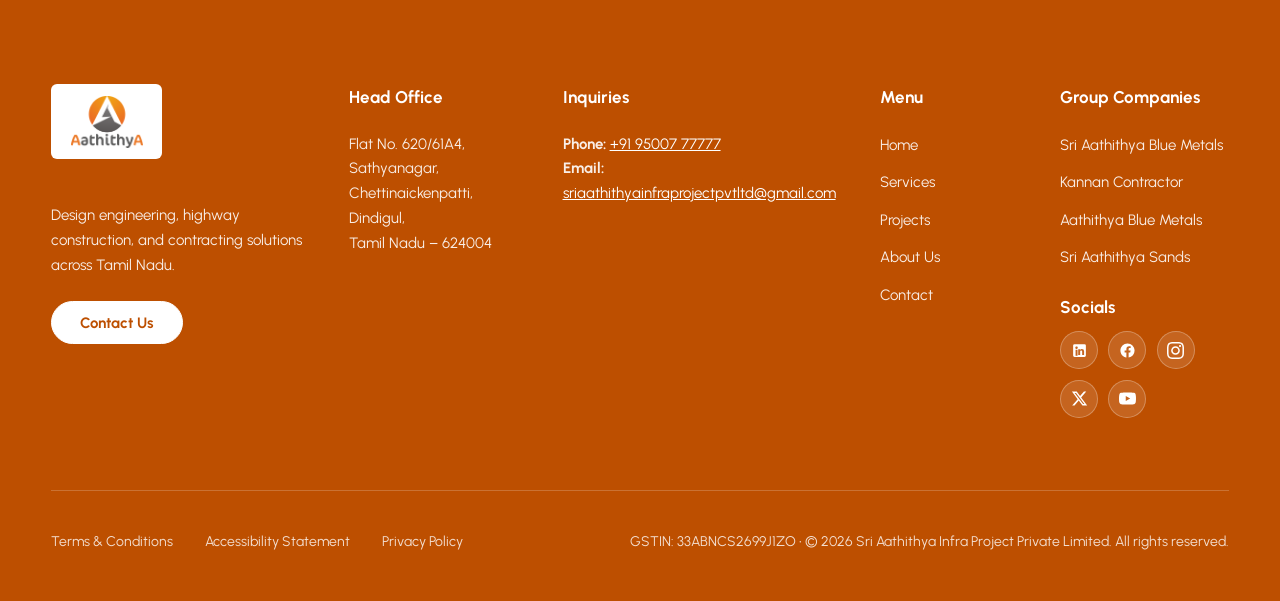
==== commit ba43422d: "fix(branding): update header logo name to AATHITHYA GROUPS across all pages" ====
--- a/about-us.html
+++ b/about-us.html
@@ -3,7 +3,7 @@
 <head>
   <meta charset="UTF-8">
   <meta name="viewport" content="width=device-width, initial-scale=1.0">
-  <title>About Us | Sri Aathithya Infra Project - Aadithiya Group</title>
+  <title>About Us | Sri Aathithya Infra Project - Aathithya Groups</title>
   <meta name="description" content="About Sri Aathithya Infra Project Pvt Ltd: Vision, mission, values, 17 categories of owned machineries, 5-year turnover growth, and sister concerns.">
   <link rel="icon" type="image/png" href="assets/logo/Logo.png">
     <!-- Unified Typography: Google Fonts Preconnect & High-Speed Urbanist -->
@@ -265,9 +265,9 @@
   <header class="site-header">
     <div class="site-container header-inner">
       <a href="index.html" class="brand-wrapper">
-        <img decoding="async" fetchpriority="high" src="assets/logo/Logo.png" alt="Aadithiya Group Logo" class="brand-logo-img">
+        <img decoding="async" fetchpriority="high" src="assets/logo/Logo.png" alt="Aathithya Groups Logo" class="brand-logo-img">
         <div class="brand-info">
-          <span class="brand-name">AADITHIYA <span>GROUP</span></span>
+          <span class="brand-name">AATHITHYA <span>GROUPS</span></span>
           <span class="brand-subtitle">Sri Aathithya Infra</span>
         </div>
       </a>
@@ -674,7 +674,7 @@
   <!-- SISTER CONCERNS / GROUP COMPANIES -->
   <section style="background-color: var(--bg-subtle); padding-top: 5rem; padding-bottom: 5.5rem; border-top: 1px solid var(--border-light); border-bottom: 1px solid var(--border-light);">
     <div class="site-container">
-      <span class="section-tagline">Aadithiya Group Ecosystem</span>
+      <span class="section-tagline">Aathithya Groups Ecosystem</span>
       <h2 class="section-title">Our Sister Concerns</h2>
       <p class="section-desc">Four specialized companies operating under unified leadership.</p>
 
@@ -822,11 +822,11 @@
   </footer>
 
   <!-- Floating WhatsApp Button -->
-  <a href="https://wa.me/919500777777?text=Hi%20Aadithiya%20Group%2C%20I%20would%20like%20to%20inquire%20about%20your%20infrastructure%20services." 
+  <a href="https://wa.me/919500777777?text=Hi%20Aathithya%20Groups%2C%20I%20would%20like%20to%20inquire%20about%20your%20infrastructure%20services." 
      class="floating-whatsapp" 
      target="_blank" 
      rel="noopener noreferrer" 
-     aria-label="Chat with Aadithiya Group on WhatsApp">
+     aria-label="Chat with Aathithya Groups on WhatsApp">
     <svg viewBox="0 0 24 24" aria-hidden="true">
       <path d="M.057 24l1.687-6.163c-1.041-1.804-1.588-3.849-1.587-5.946.003-6.556 5.338-11.891 11.893-11.891 3.181.001 6.167 1.24 8.413 3.488 2.245 2.248 3.481 5.236 3.48 8.414-.003 6.557-5.338 11.892-11.893 11.892-1.99-.001-3.951-.5-5.688-1.448l-6.305 1.654zm6.597-3.807c1.676.995 3.276 1.591 5.392 1.592 5.448 0 9.886-4.434 9.889-9.885.002-5.462-4.415-9.89-9.881-9.892-5.452 0-9.887 4.434-9.889 9.884-.001 2.225.651 3.891 1.746 5.634l-.999 3.648 3.742-.981zm11.387-5.464c-.074-.124-.272-.198-.57-.347-.297-.149-1.758-.868-2.031-.967-.272-.099-.47-.149-.669.149-.198.297-.768.967-.941 1.165-.173.198-.347.223-.644.074-.297-.149-1.255-.462-2.39-1.475-.883-.788-1.48-1.761-1.653-2.059-.173-.297-.018-.458.13-.606.134-.133.297-.347.446-.521.151-.172.2-.296.3-.495.099-.198.05-.372-.025-.521-.075-.148-.669-1.611-.916-2.206-.242-.579-.487-.501-.669-.51l-.57-.01c-.198 0-.52.074-.792.372s-1.04 1.016-1.04 2.479 1.065 2.876 1.213 3.074c.149.198 2.095 3.2 5.076 4.487.709.306 1.263.489 1.694.626.712.226 1.36.194 1.872.118.571-.085 1.758-.719 2.006-1.413.248-.695.248-1.29.173-1.414z"/>
     </svg>
--- a/css/style.css
+++ b/css/style.css
@@ -1,8 +1,7 @@
 @import url('https://fonts.googleapis.com/css2?family=Space+Grotesk:wght@500;600;700&family=Urbanist:ital,wght@0,300;0,400;0,500;0,600;0,700;0,800;0,900;1,400;1,600;1,700&display=swap');
 
 /* ==========================================================================
-   AADITHIYA GROUP (SRI AATHITHYA INFRA PROJECT PVT LTD)
-   Exact replica of Wix Construction Template (wh-1085 / MCR Construction)
+   AATHITHYA GROUPS (SRI AATHITHYA INFRA PROJECT PVT LTD)
    ========================================================================== */
 
 :root {
@@ -228,11 +227,9 @@
 }
 
 .btn-ghost-white {
-  background-color: rgba(255, 255, 255, 0.12);
+  background-color: transparent;
   color: #FFFFFF;
-  border: 1px solid rgba(255, 255, 255, 0.45);
-  backdrop-filter: blur(8px);
-  -webkit-backdrop-filter: blur(8px);
+  border: 1.5px solid #FFFFFF;
 }
 
 .btn-ghost-white:hover {
@@ -750,6 +747,12 @@
   overflow: hidden;
 }
 
+.feature-img-card picture {
+  display: block;
+  width: 100%;
+  height: 100%;
+}
+
 .feature-img-card img {
   width: 100%;
   height: 520px;
@@ -769,13 +772,20 @@
   align-items: flex-end;
 }
 
+.dual-img-wrap picture {
+  display: block;
+  width: 100%;
+}
+
 .dual-img-wrap .small-img {
+  width: 100%;
   height: 280px;
   object-fit: cover;
   border-radius: 4px;
 }
 
 .dual-img-wrap .main-img {
+  width: 100%;
   height: 520px;
   object-fit: cover;
   border-radius: 4px;
@@ -1221,6 +1231,12 @@
   height: 200px;
   background-color: #E8E8E8;
   overflow: hidden;
+}
+
+.fleet-card-img picture {
+  display: block;
+  width: 100%;
+  height: 100%;
 }
 
 .fleet-card-img img {
@@ -2628,28 +2644,7 @@
     width: 38px;
     height: 38px;
   }
-}
-
-@media (max-width: 350px) {
-  :root {
-    --header-height: 56px;
-    --container-padding: 0.65rem;
-  }
-  
-  .brand-name {
-    font-size: 0.82rem;
-  }
-  
-  .brand-logo-img {
-    height: 30px;
-  }
-  
-  .btn-call, .hamburger-btn {
-    width: 34px;
-    height: 34px;
-  }
-}
-  
+
   .hero-cta-group {
     flex-direction: column;
     width: 100%;
@@ -2714,6 +2709,27 @@
   .tag-pill {
     font-size: 0.75rem;
     padding: 0.35rem 0.65rem;
+  }
+}
+
+/* Extra Small Viewports (max-width: 350px) */
+@media (max-width: 350px) {
+  :root {
+    --header-height: 56px;
+    --container-padding: 0.65rem;
+  }
+  
+  .brand-name {
+    font-size: 0.82rem;
+  }
+  
+  .brand-logo-img {
+    height: 30px;
+  }
+  
+  .btn-call, .hamburger-btn {
+    width: 34px;
+    height: 34px;
   }
 }
 
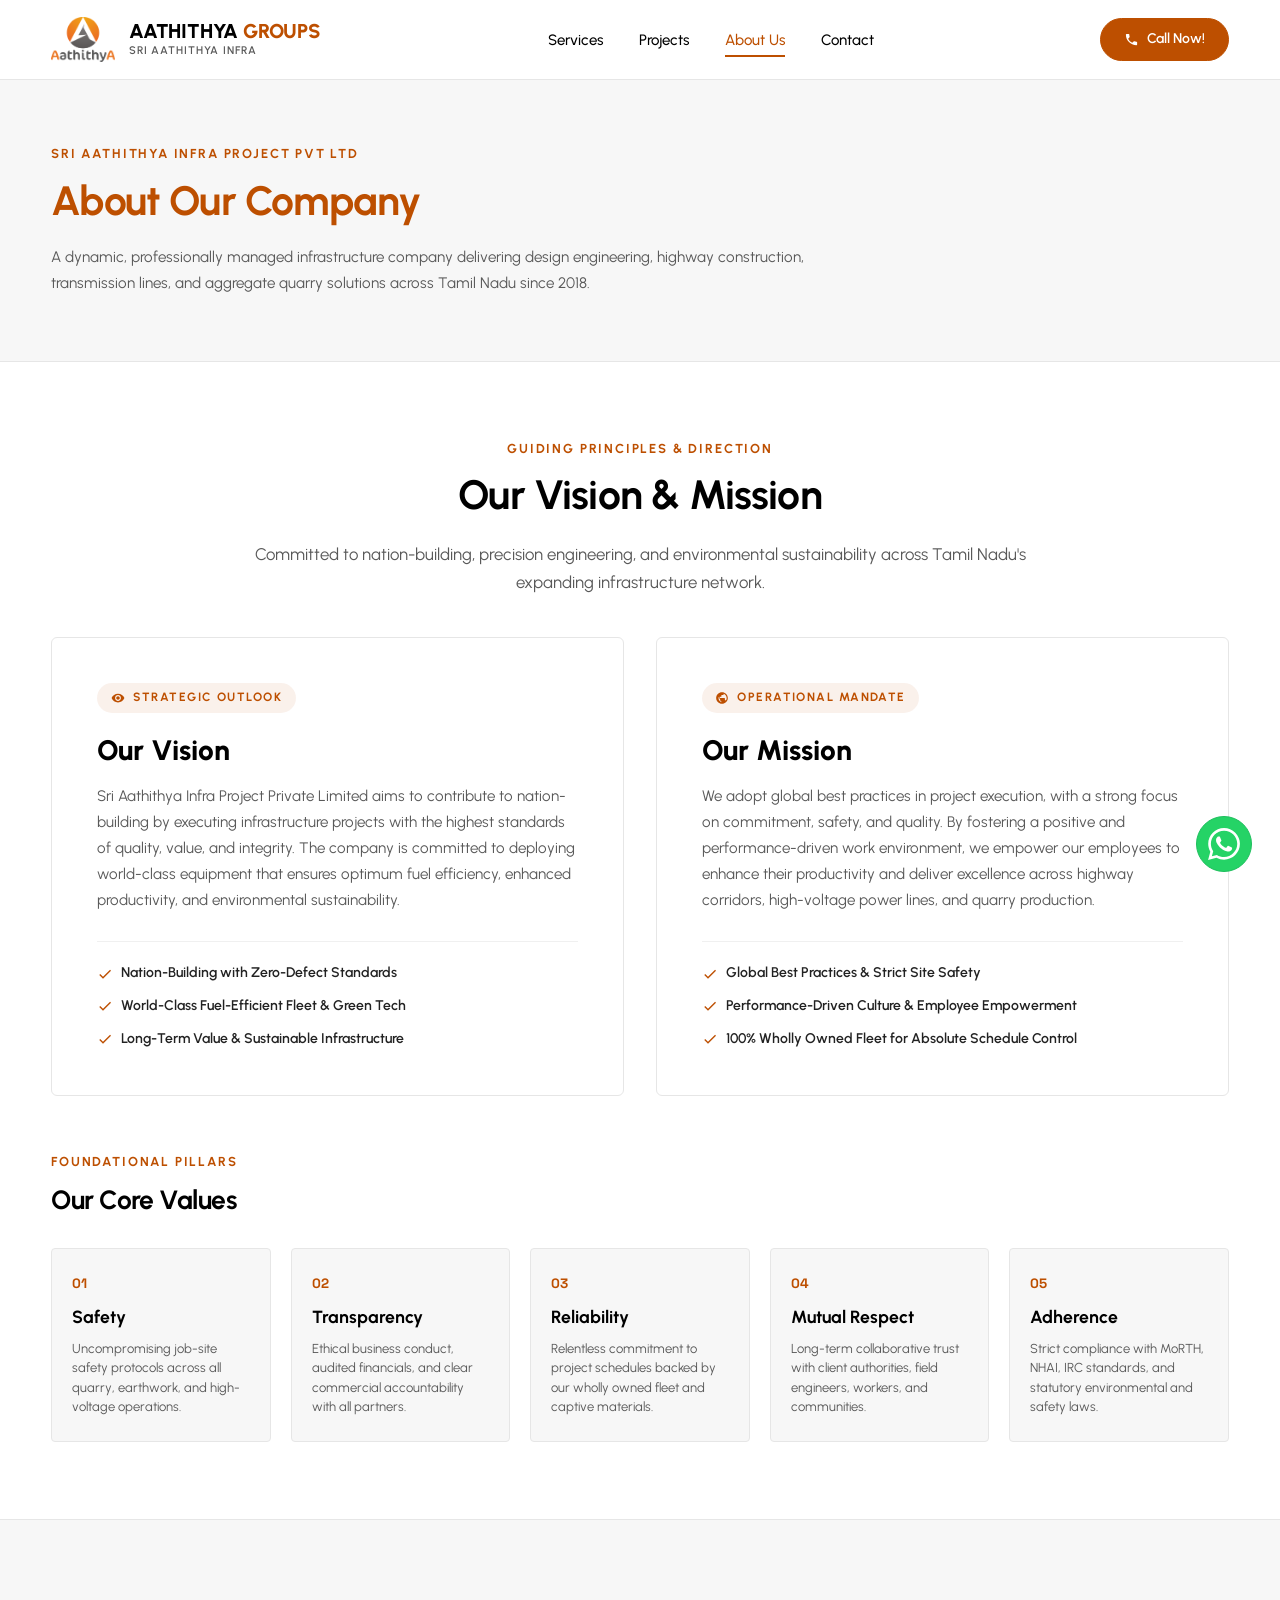
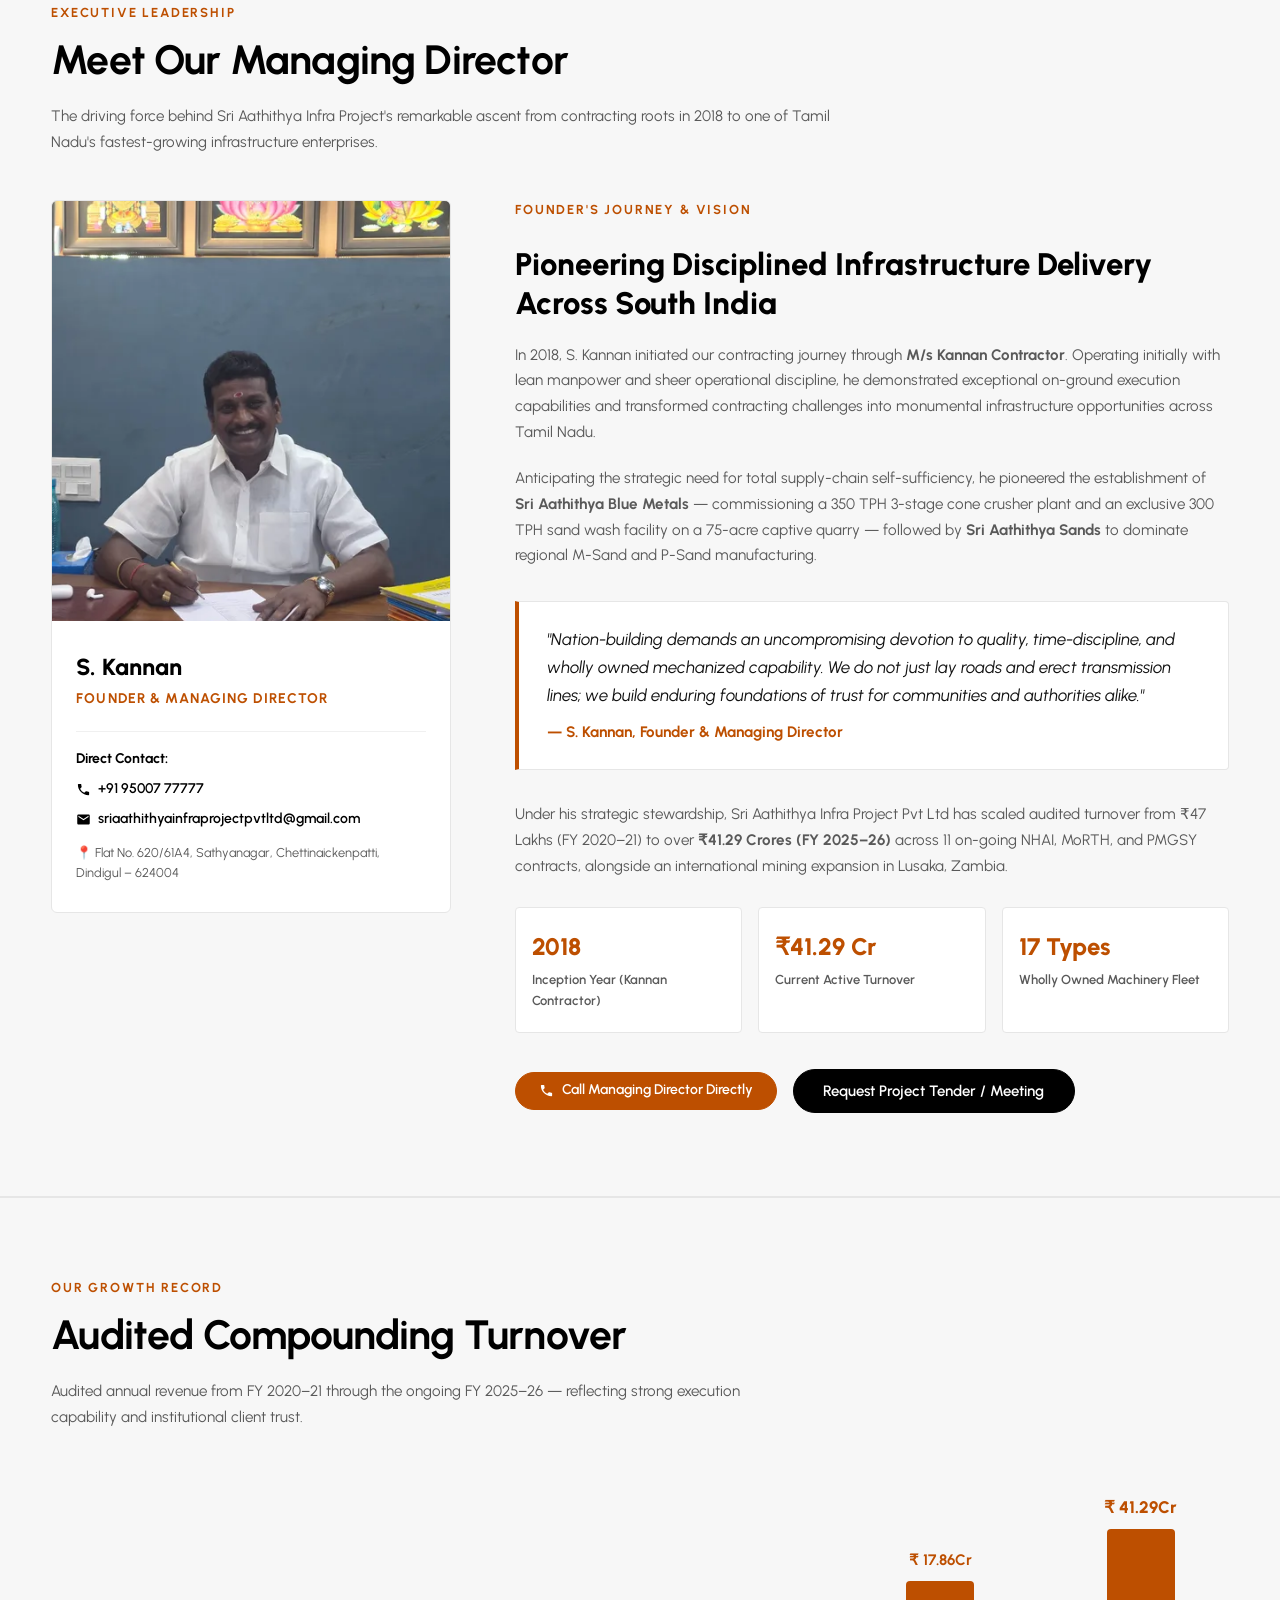
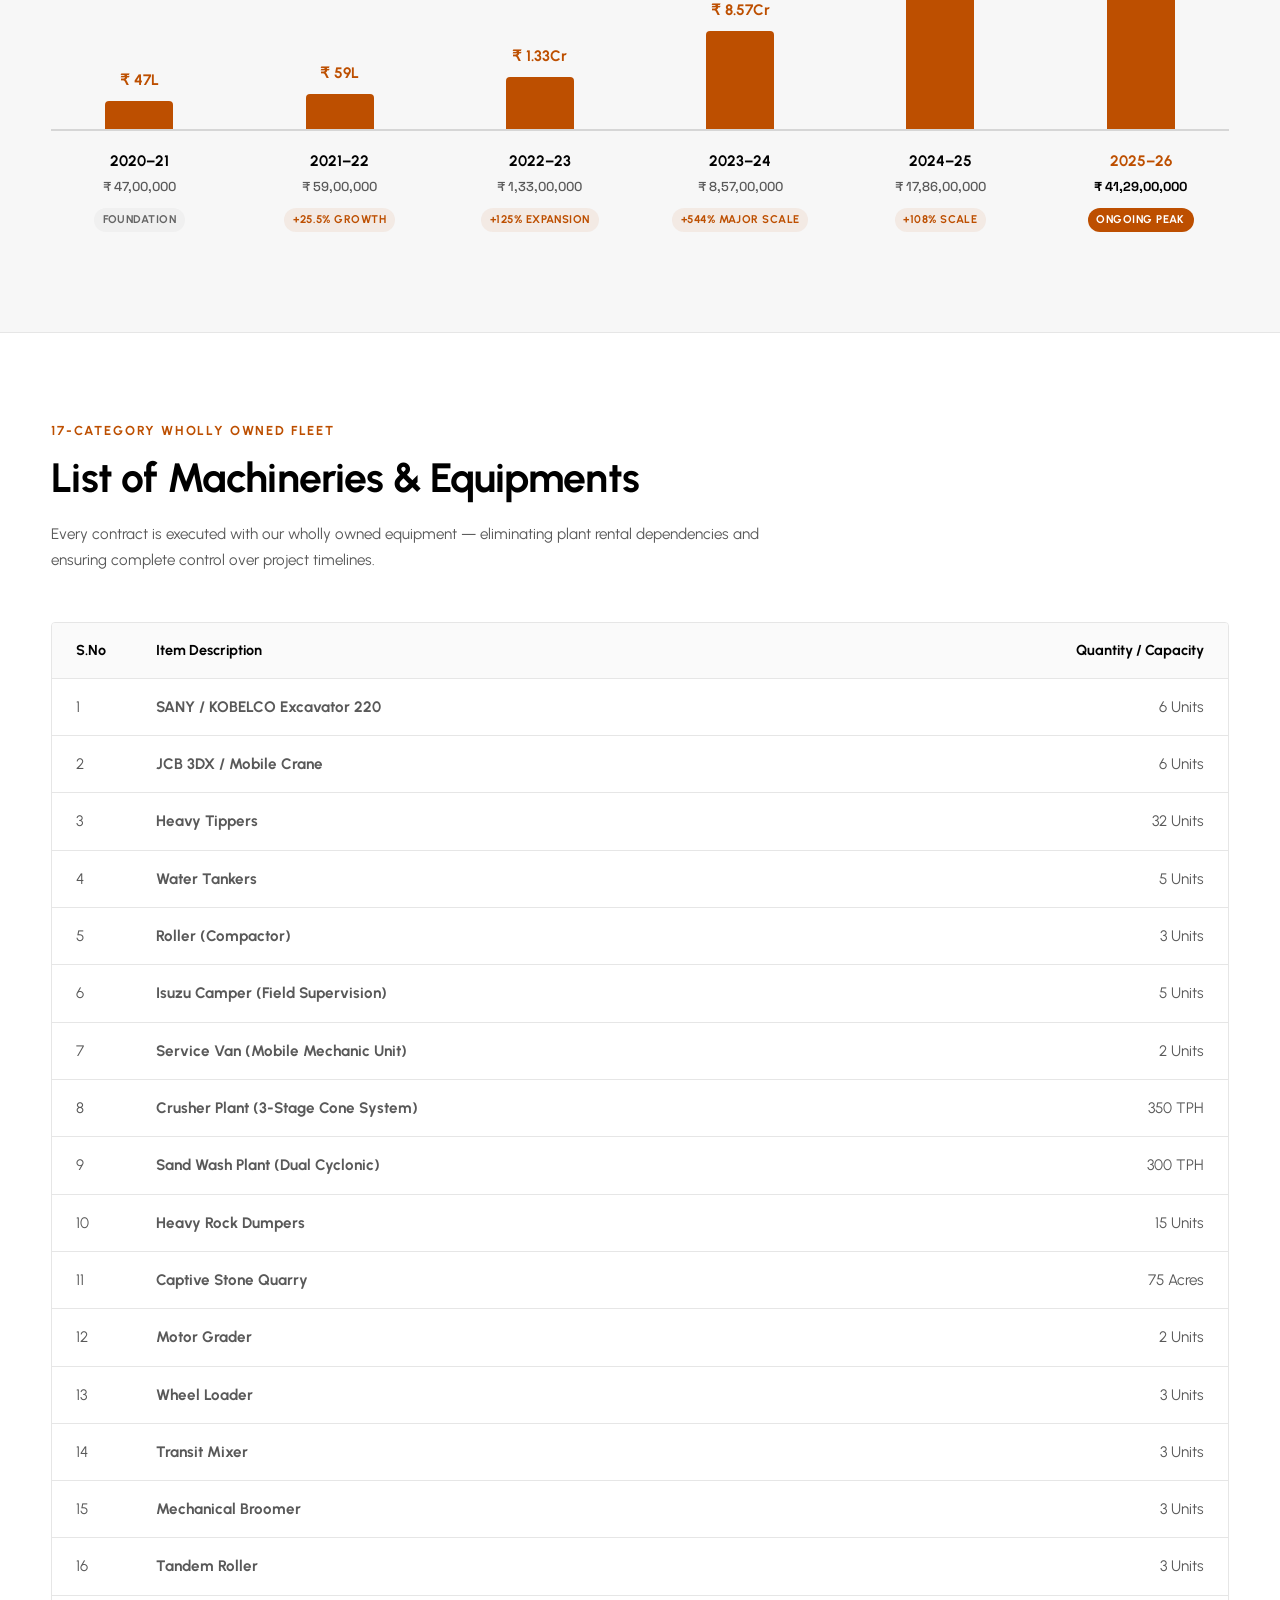
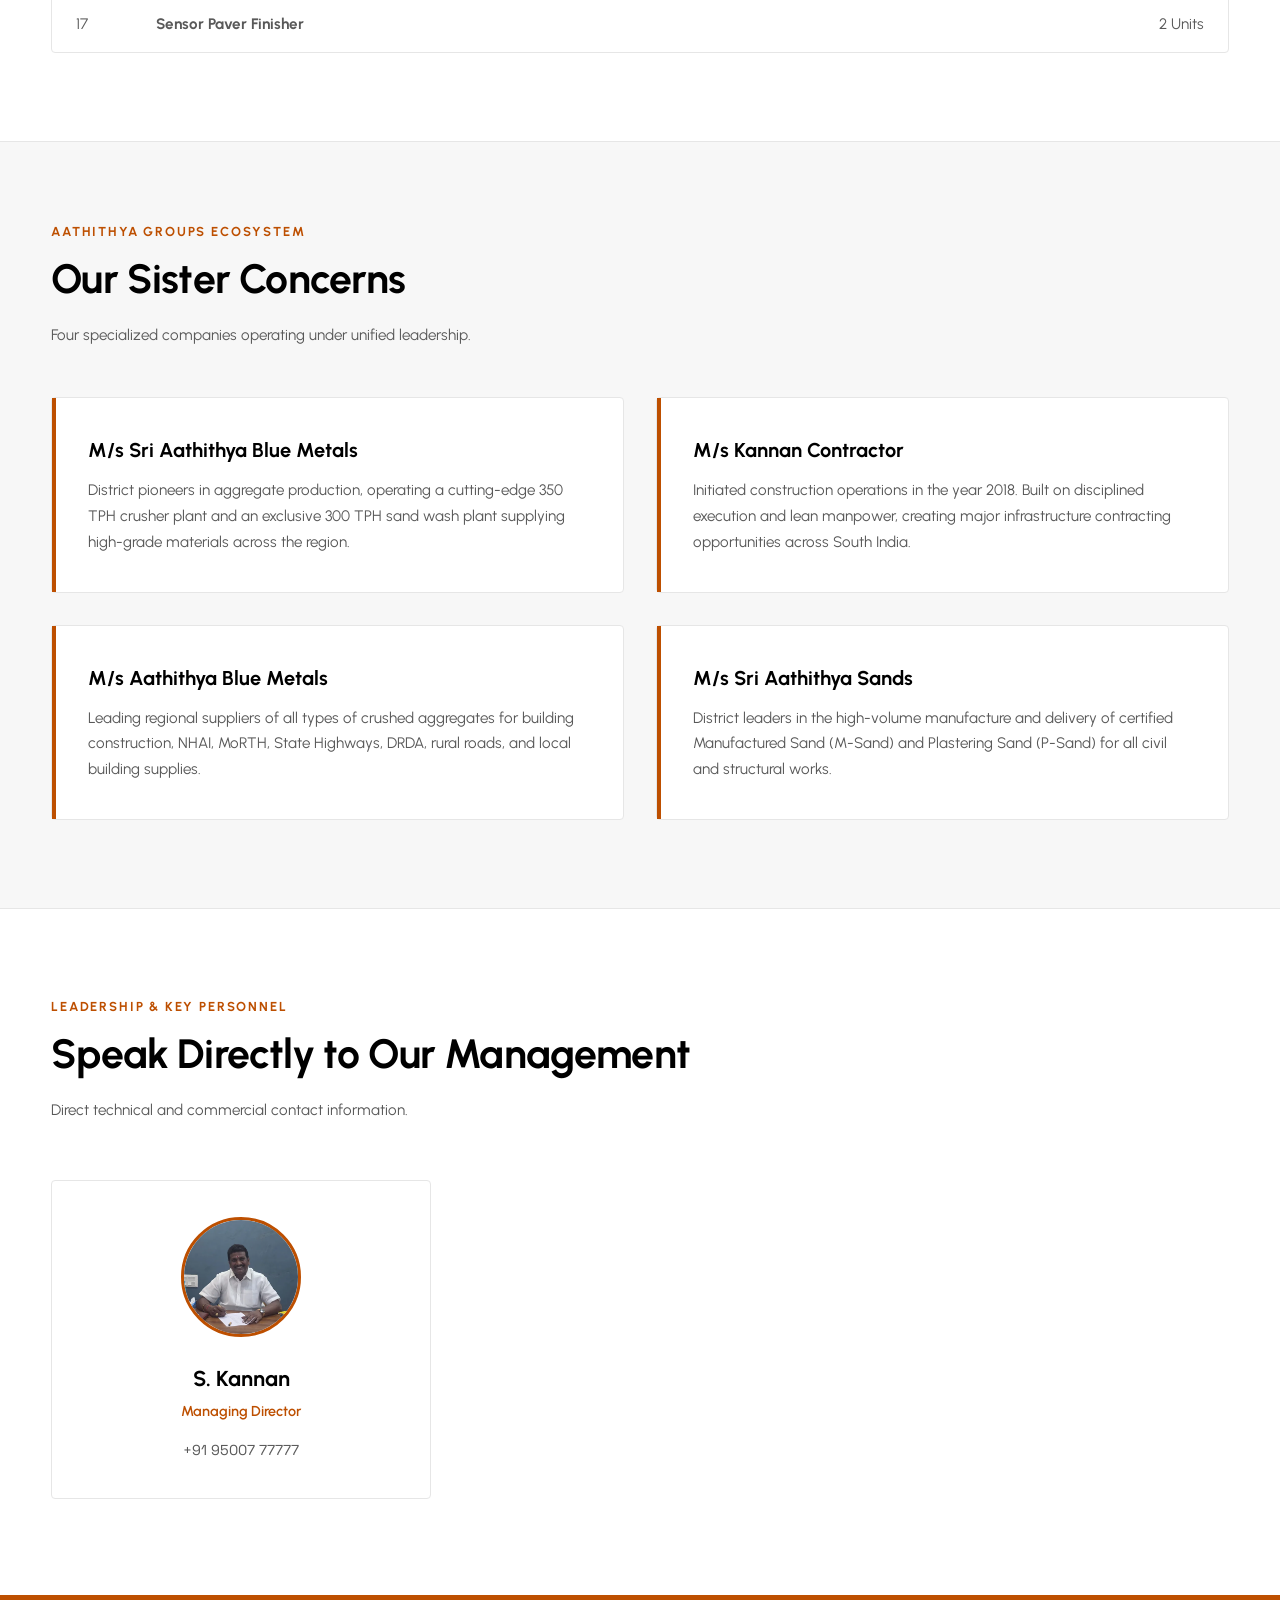
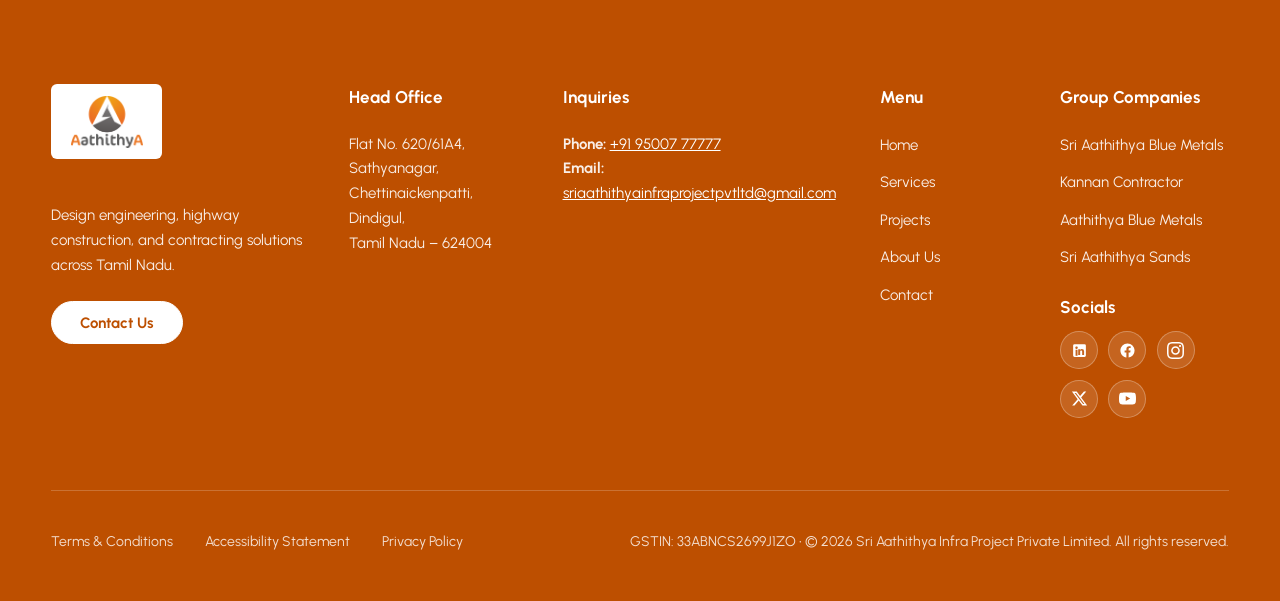
==== commit 93b665e7: "fix: keep only S. Kannan in management section and remove other personnel cards" ====
--- a/about-us.html
+++ b/about-us.html
@@ -213,7 +213,7 @@
     }
     .team-grid {
       display: grid;
-      grid-template-columns: repeat(3, 1fr);
+      grid-template-columns: repeat(auto-fit, minmax(280px, 380px));
       gap: 2.5rem;
       margin-top: 3.5rem;
     }
@@ -718,22 +718,13 @@
 
     <div class="team-grid">
       <div class="team-card">
-        <img decoding="async" loading="lazy" src="assets/images/kannan.jpeg" alt="S. Kannan">
+        <picture>
+          <source srcset="assets/images/kannan.webp" type="image/webp">
+          <img decoding="async" loading="lazy" src="assets/images/kannan.jpeg" alt="S. Kannan">
+        </picture>
         <h3 class="team-name">S. Kannan</h3>
         <div class="team-role">Managing Director</div>
         <div class="team-contact"><a href="tel:+919500777777" style="color: inherit;">+91 95007 77777</a></div>
-      </div>
-      <div class="team-card">
-        <img decoding="async" loading="lazy" src="assets/images/about-badge.png" alt="N. Praveen Kumar">
-        <h3 class="team-name">N. Praveen Kumar</h3>
-        <div class="team-role">Planning & Execution</div>
-        <div class="team-contact"><a href="tel:+919843153838" style="color: inherit;">+91 98431 53838</a></div>
-      </div>
-      <div class="team-card">
-        <img decoding="async" loading="lazy" src="assets/images/about-badge.png" alt="M. Shiv Kumar">
-        <h3 class="team-name">M. Shiv Kumar</h3>
-        <div class="team-role">Project Manager</div>
-        <div class="team-contact"><a href="tel:+918639177990" style="color: inherit;">+91 86391 77990</a></div>
       </div>
     </div>
   </section>
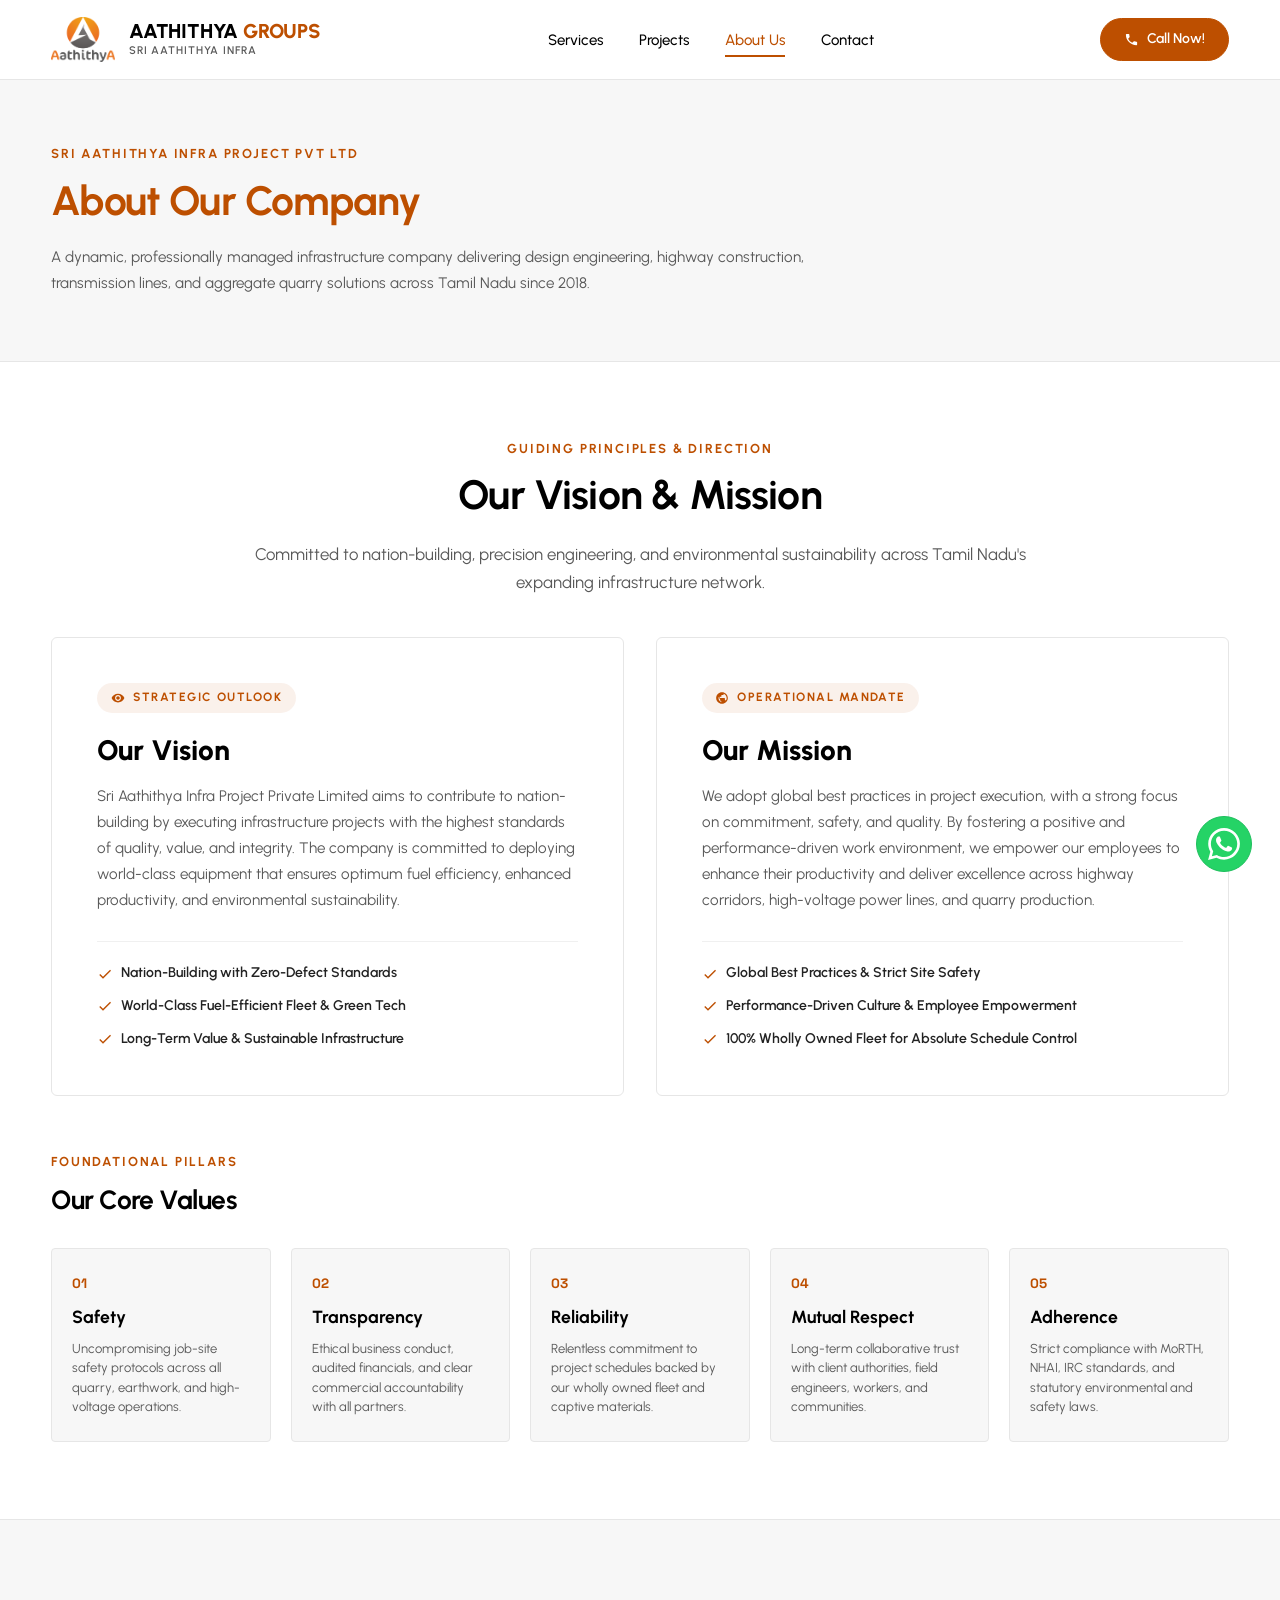
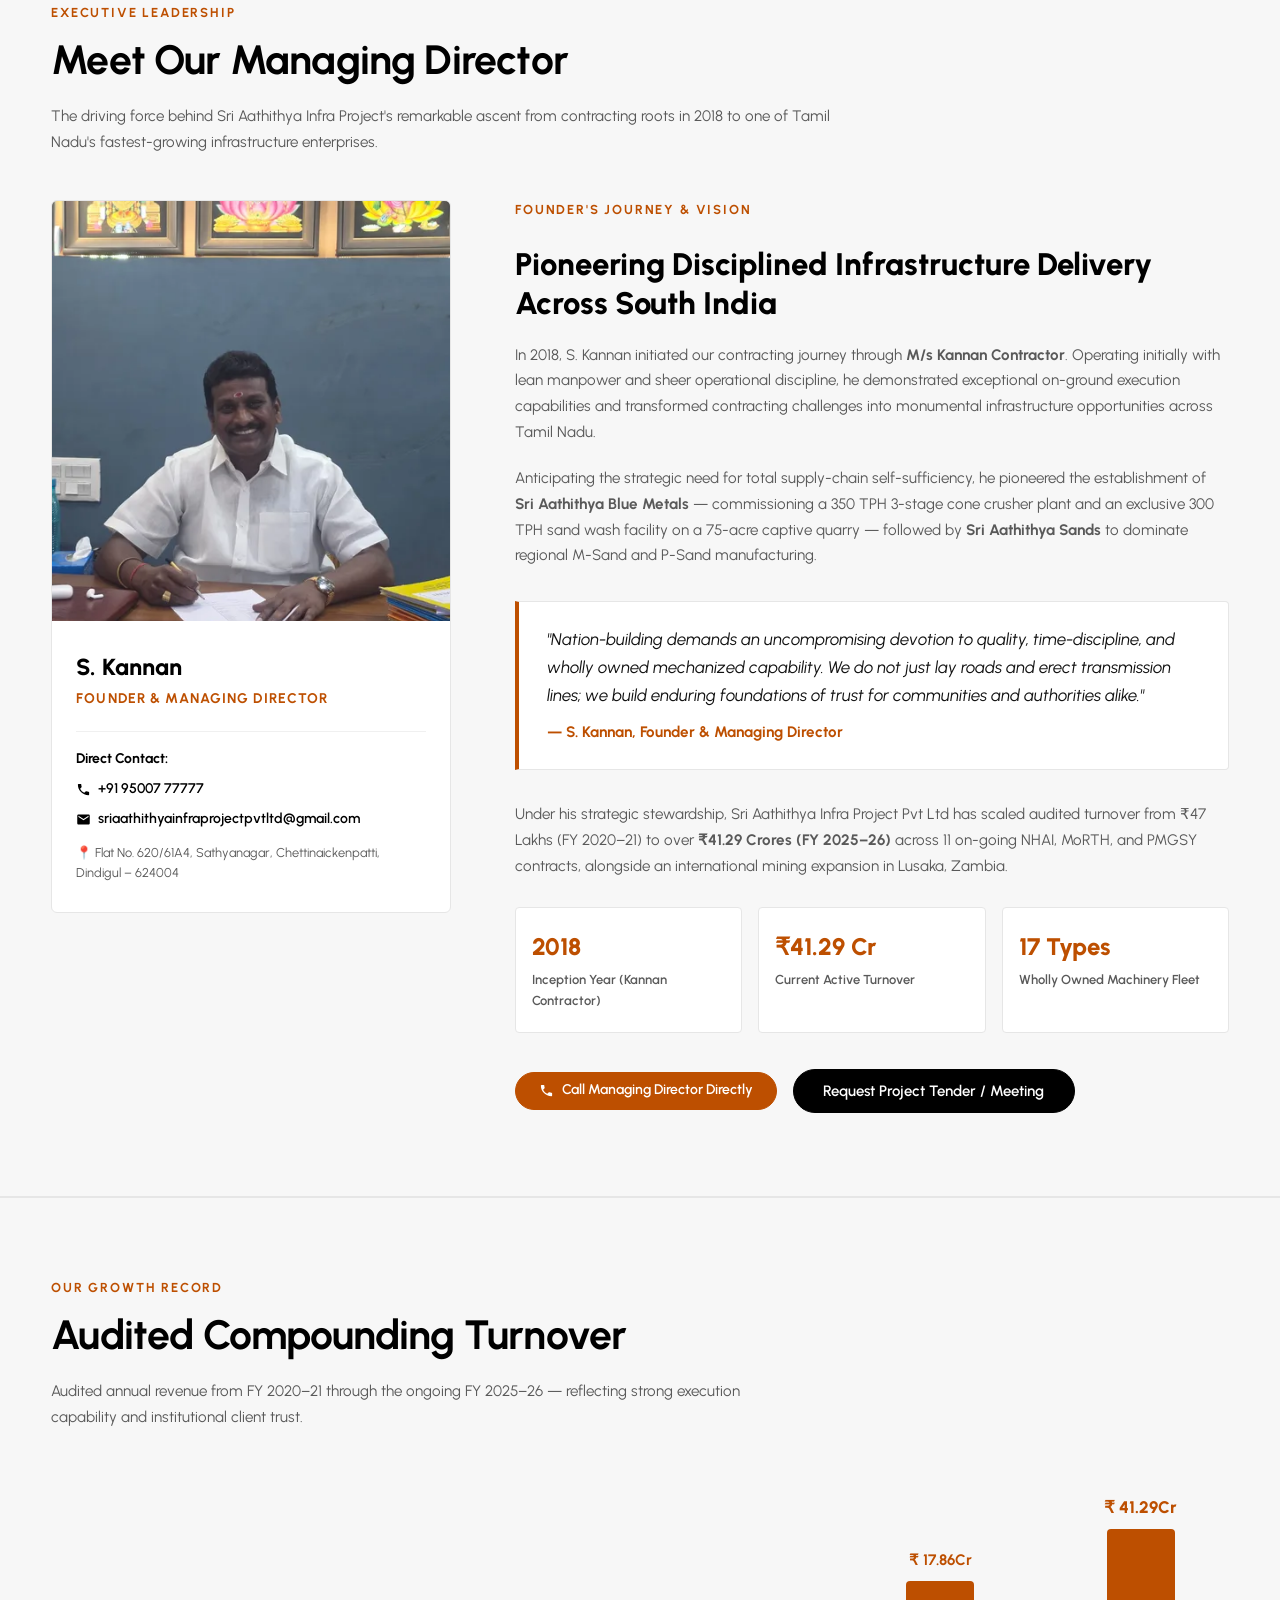
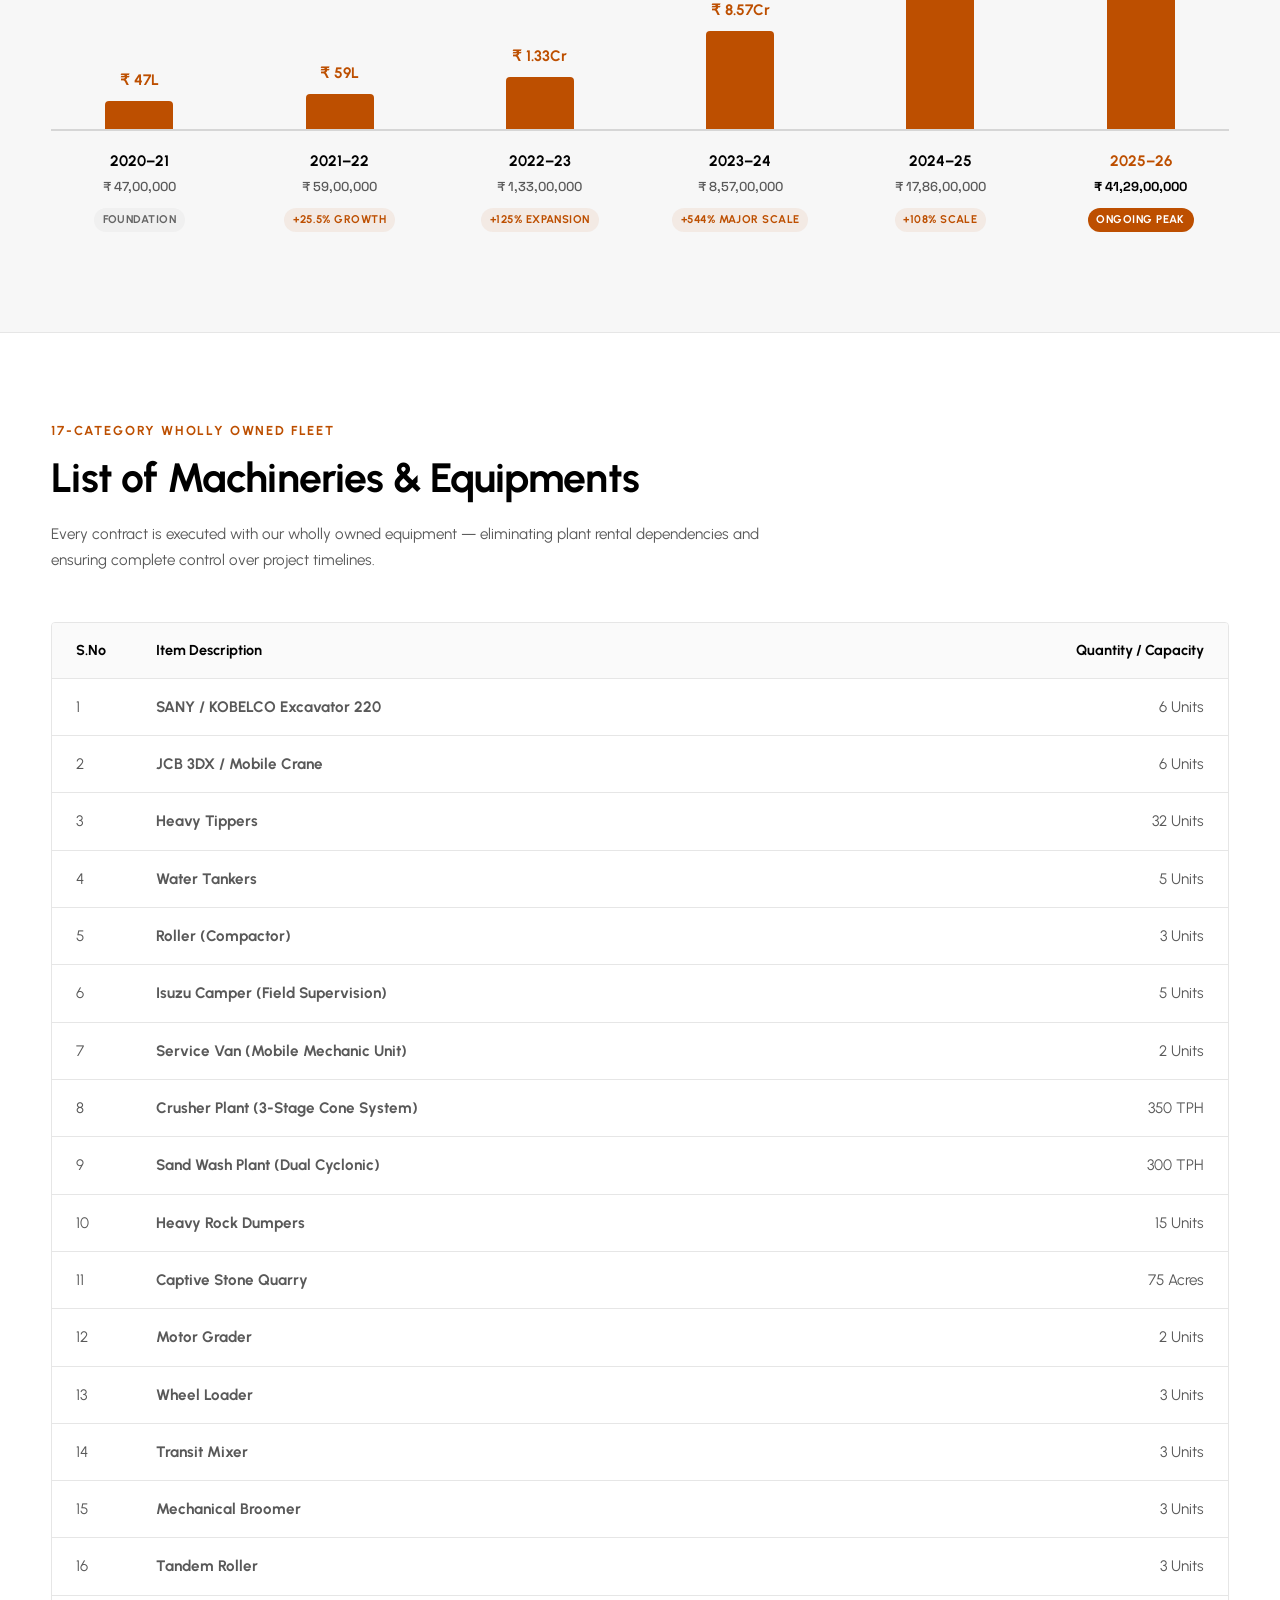
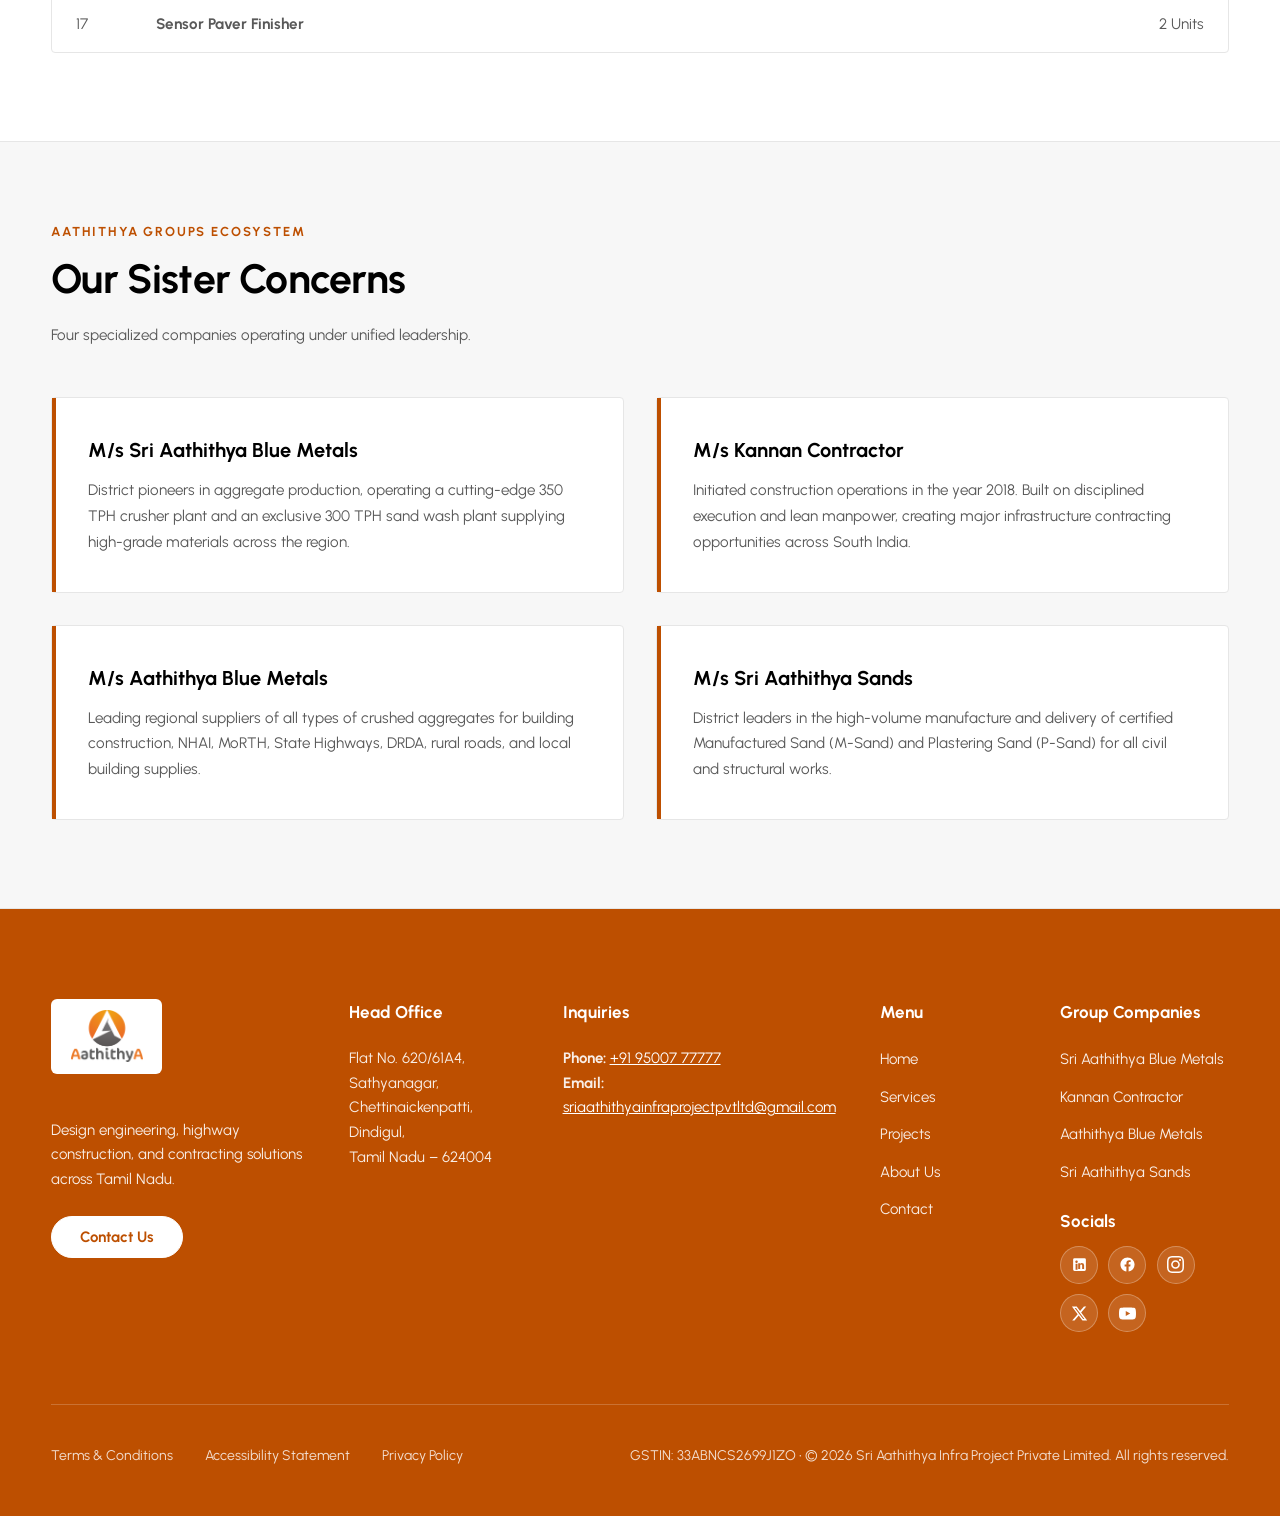
==== commit ae5461de: "chore: remove redundant leadership section from about-us page" ====
--- a/about-us.html
+++ b/about-us.html
@@ -211,49 +211,11 @@
       margin-bottom: 0.75rem;
       color: #000000;
     }
-    .team-grid {
-      display: grid;
-      grid-template-columns: repeat(auto-fit, minmax(280px, 380px));
-      gap: 2.5rem;
-      margin-top: 3.5rem;
-    }
-    .team-card {
-      border: 1px solid var(--border-light);
-      padding: 2.25rem;
-      background: #FFFFFF;
-      border-radius: 4px;
-      text-align: center;
-    }
-    .team-card img {
-      width: 120px;
-      height: 120px;
-      border-radius: 50%;
-      object-fit: cover;
-      margin: 0 auto 1.5rem;
-      border: 3px solid var(--primary);
-    }
-    .team-name {
-      font-family: var(--font-display);
-      font-size: 1.35rem;
-      font-weight: 700;
-      margin-bottom: 0.25rem;
-    }
-    .team-role {
-      font-size: 0.9rem;
-      font-weight: 600;
-      color: var(--primary);
-      margin-bottom: 1rem;
-    }
-    .team-contact {
-      font-family: var(--font-mono);
-      font-size: 0.9rem;
-      color: var(--text-muted);
-    }
     @media (max-width: 992px) {
       .about-story-section {
         grid-template-columns: 1fr;
       }
-      .sister-grid, .team-grid {
+      .sister-grid {
         grid-template-columns: 1fr;
       }
     }
@@ -710,24 +672,6 @@
     </div>
   </section>
 
-  <!-- LEADERSHIP TEAM -->
-  <section class="site-container" style="padding-top: 5.5rem; padding-bottom: 6rem;">
-    <span class="section-tagline">Leadership & Key Personnel</span>
-    <h2 class="section-title">Speak Directly to Our Management</h2>
-    <p class="section-desc">Direct technical and commercial contact information.</p>
-
-    <div class="team-grid">
-      <div class="team-card">
-        <picture>
-          <source srcset="assets/images/kannan.webp" type="image/webp">
-          <img decoding="async" loading="lazy" src="assets/images/kannan.jpeg" alt="S. Kannan">
-        </picture>
-        <h3 class="team-name">S. Kannan</h3>
-        <div class="team-role">Managing Director</div>
-        <div class="team-contact"><a href="tel:+919500777777" style="color: inherit;">+91 95007 77777</a></div>
-      </div>
-    </div>
-  </section>
 
   <!-- FOOTER -->
   <footer class="site-footer">
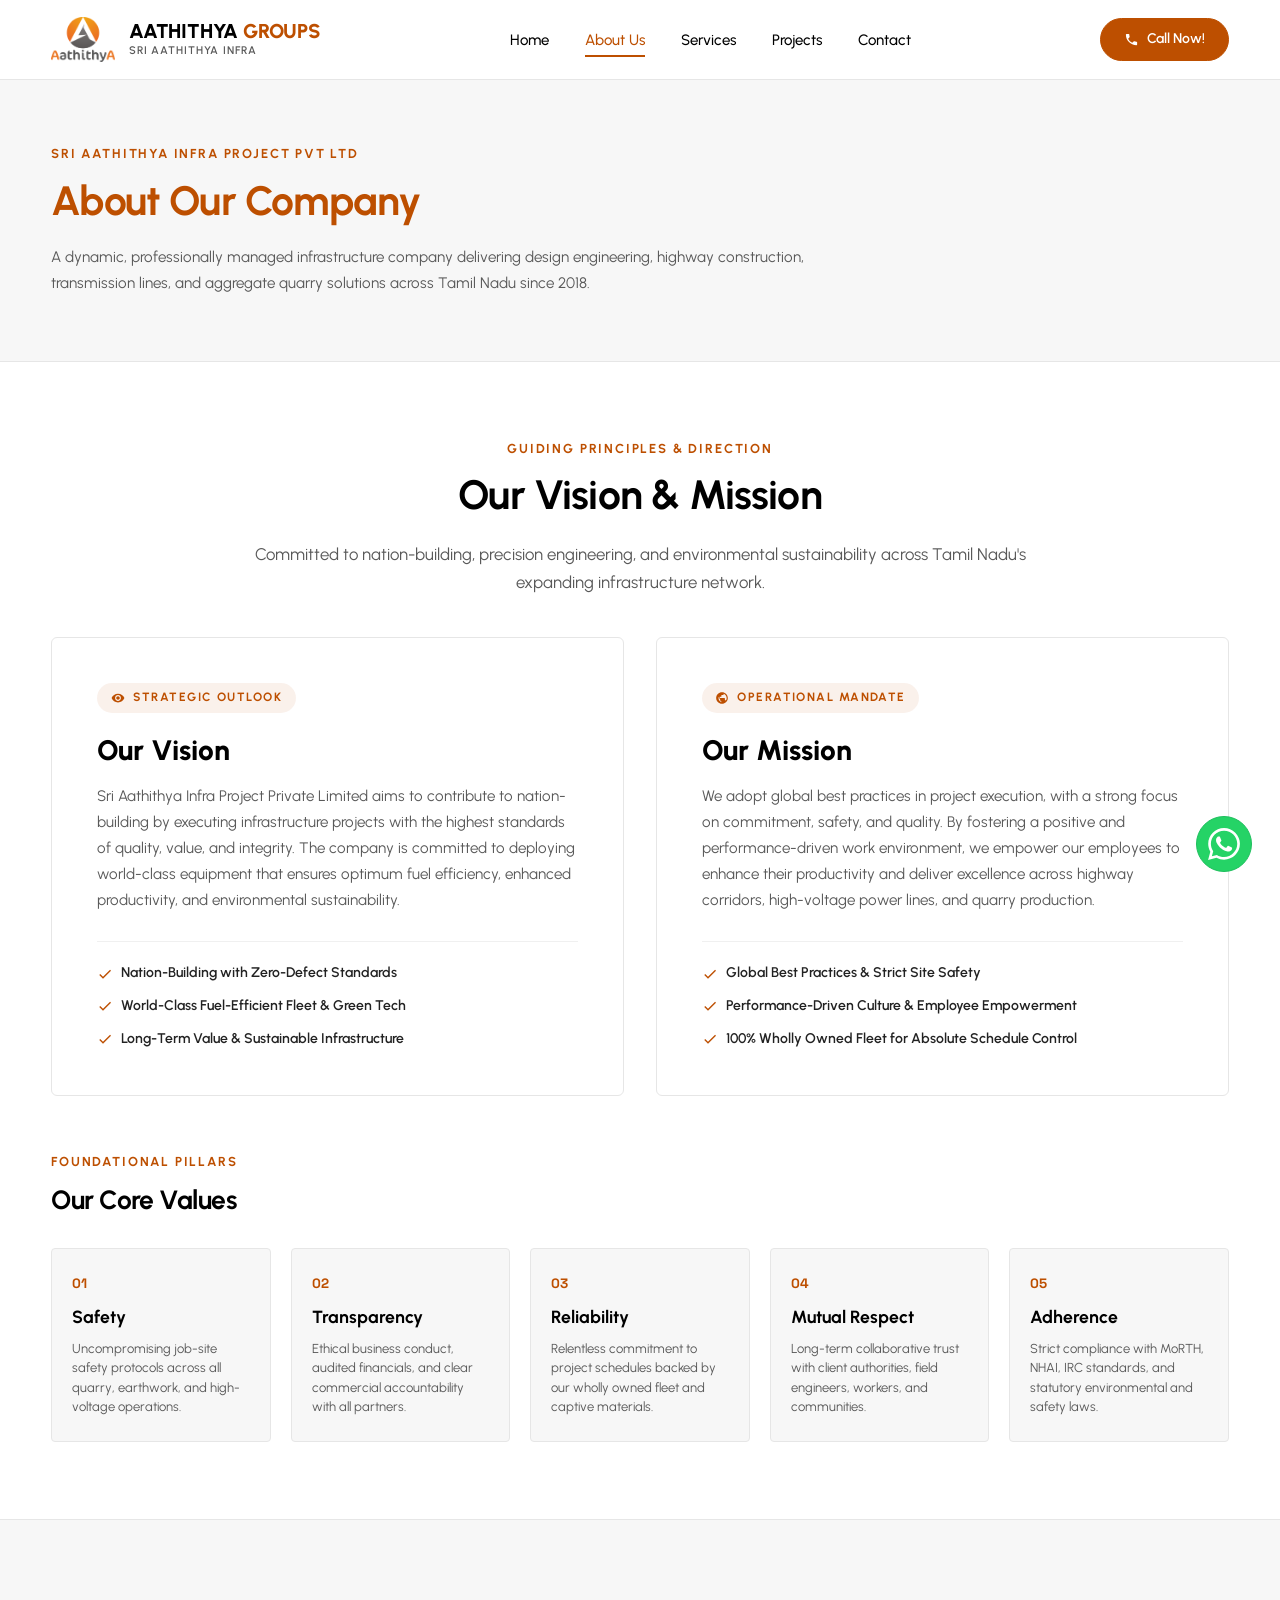
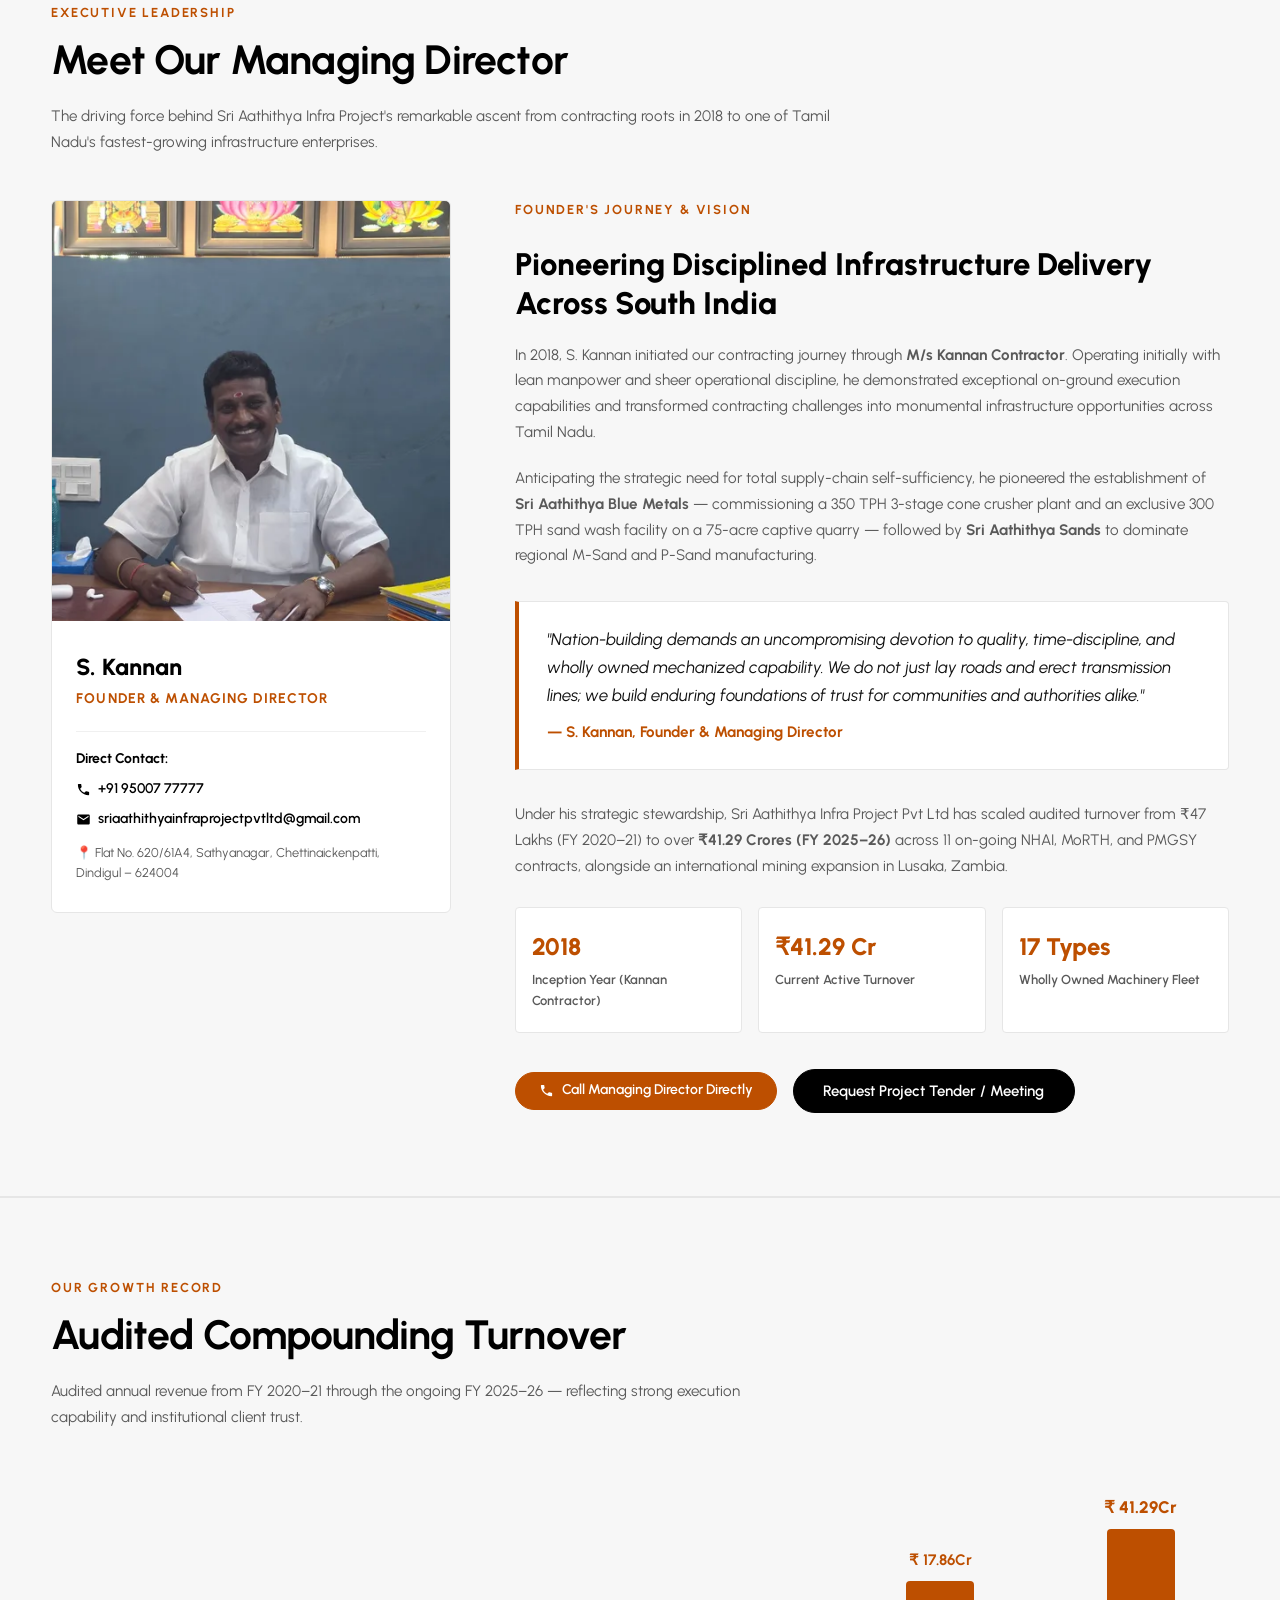
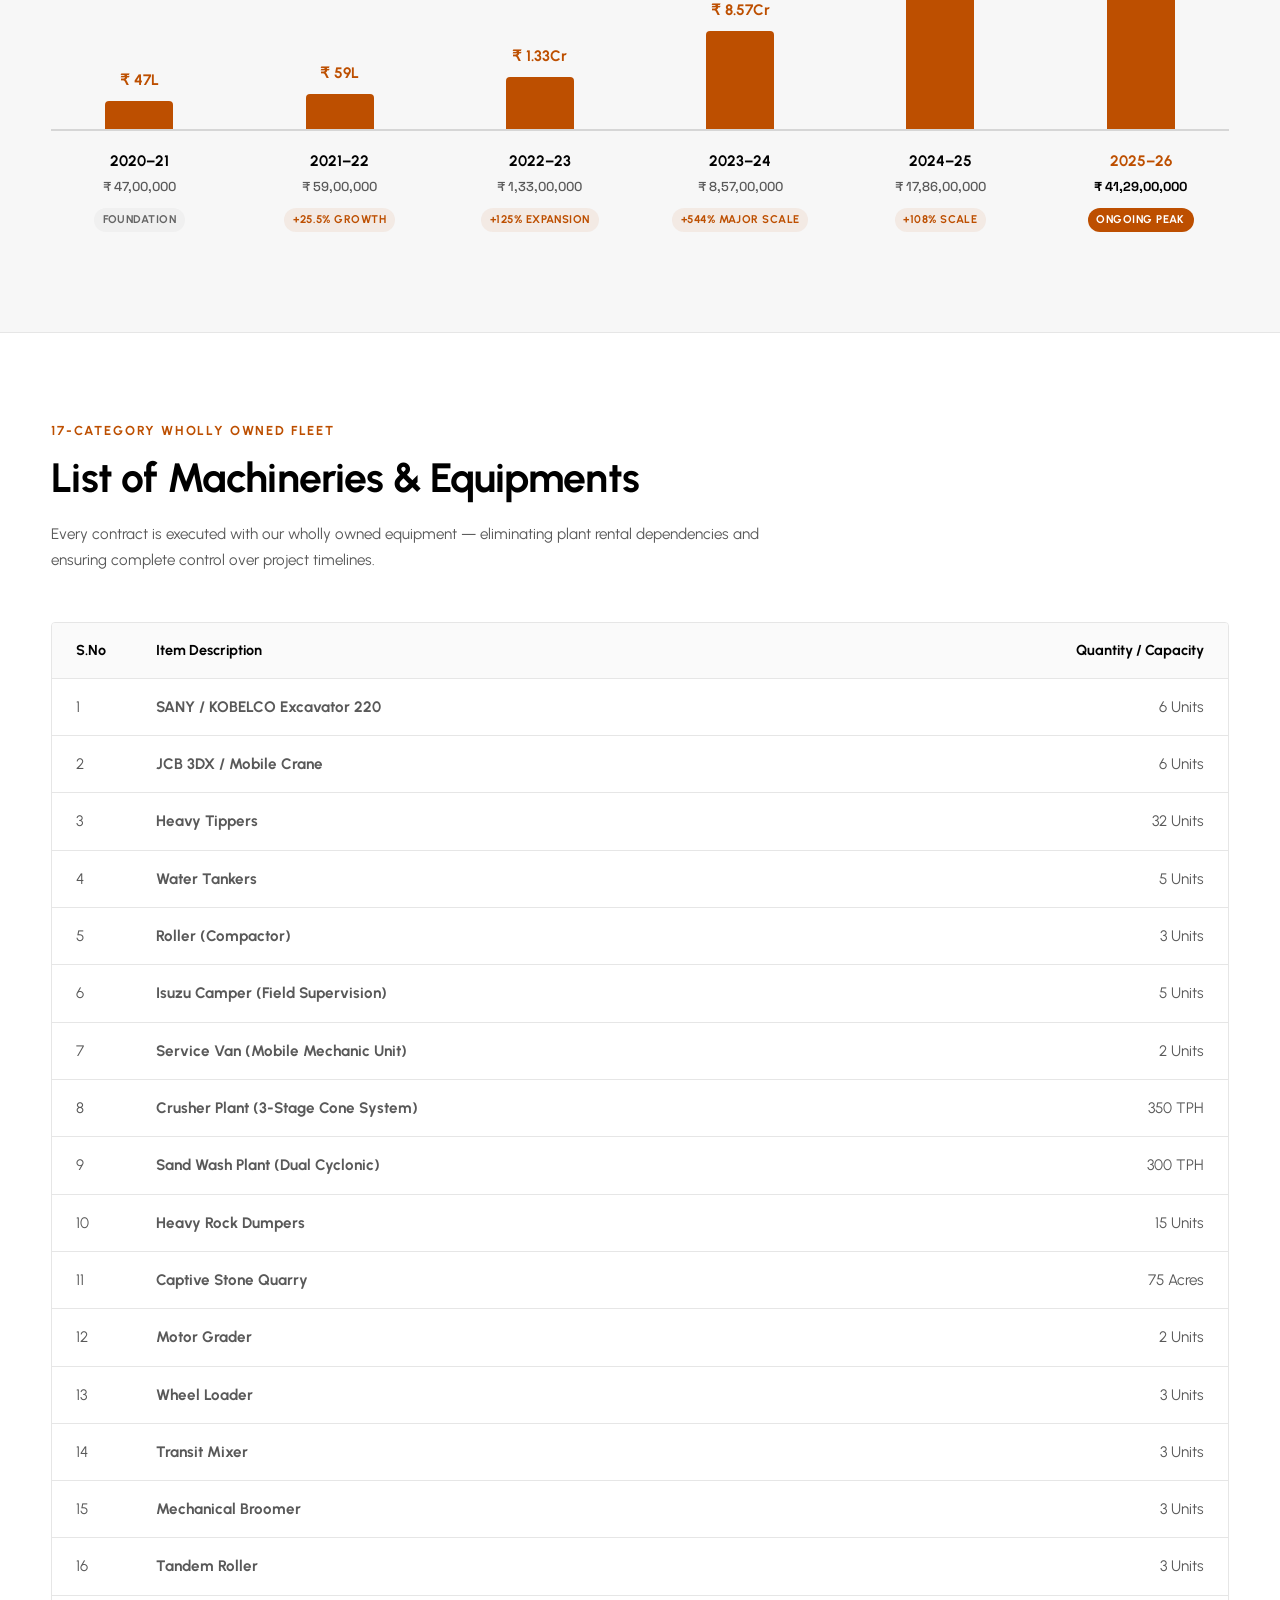
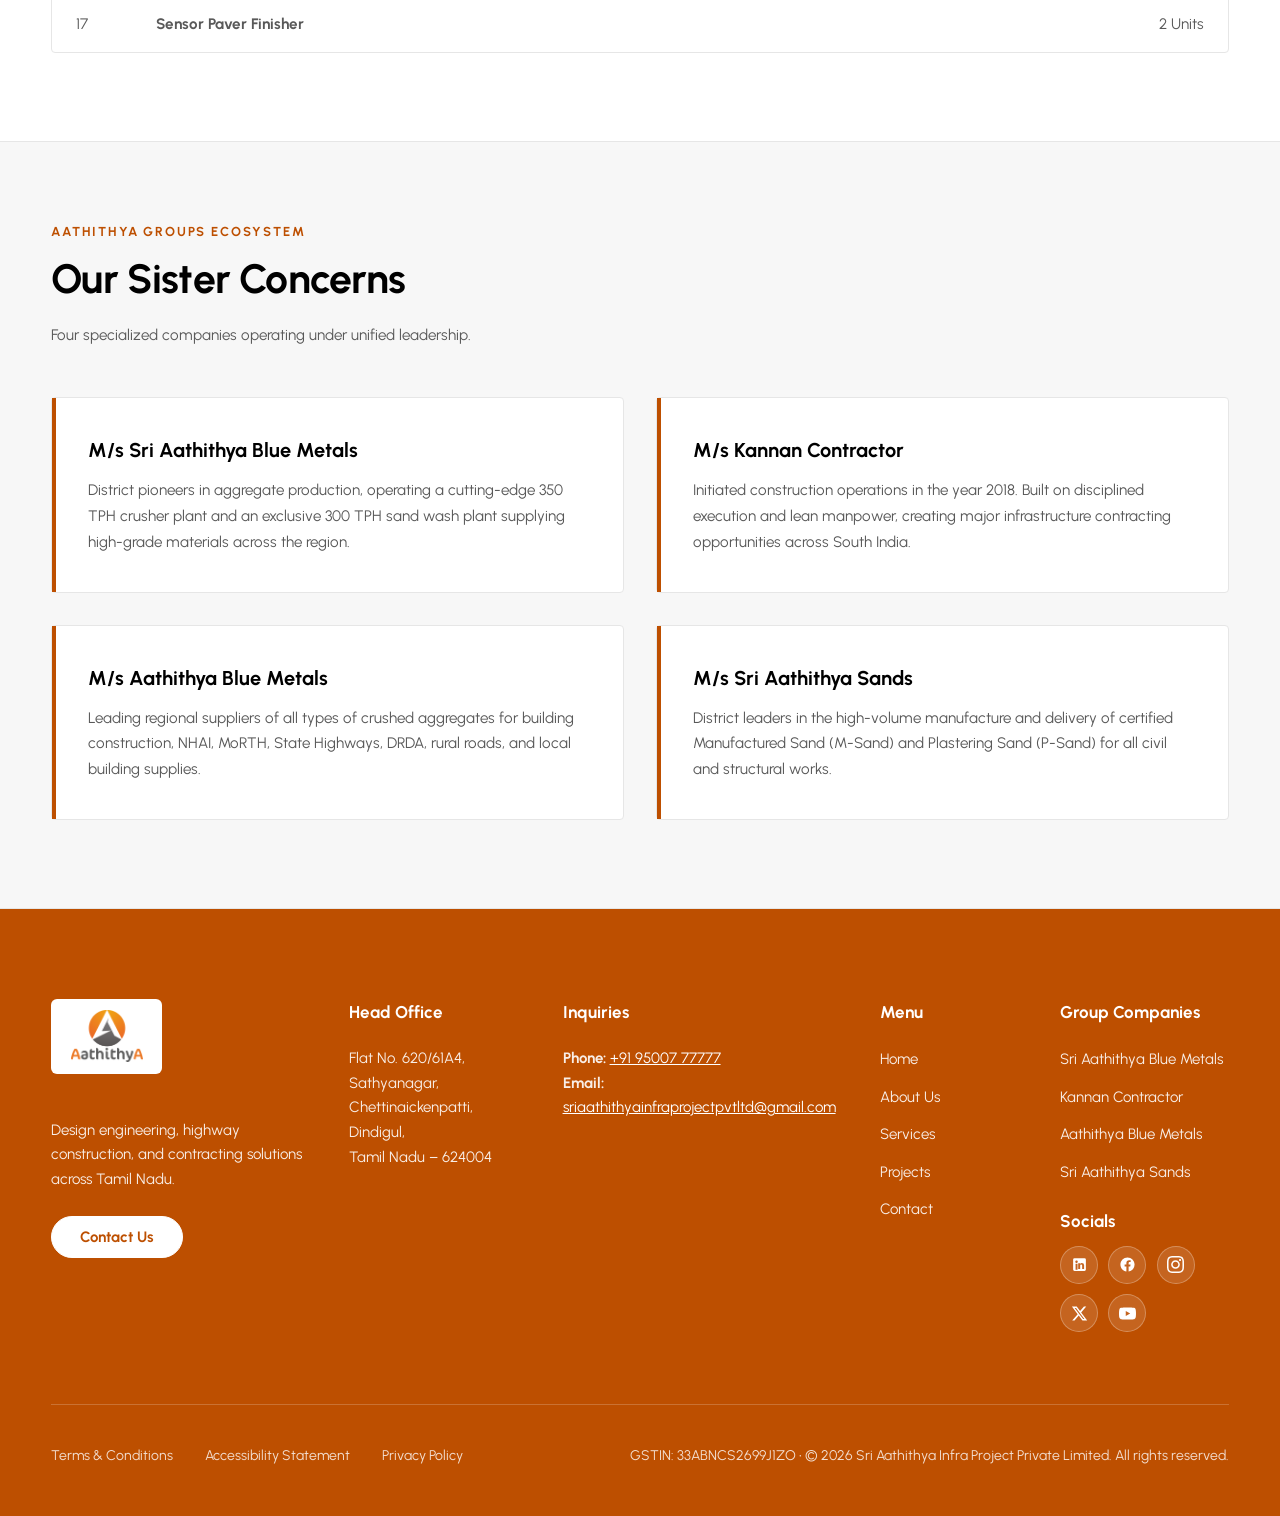
==== commit 453afe3d: "feat: reorder header, mobile drawer, and footer menus to Home > About Us > Services > Projects > Con" ====
--- a/about-us.html
+++ b/about-us.html
@@ -236,9 +236,10 @@
 
       <nav class="main-nav" aria-label="Main Navigation">
         <ul class="nav-list">
+          <li><a href="index.html" class="nav-link">Home</a></li>
+          <li><a href="about-us.html" class="nav-link active">About Us</a></li>
           <li><a href="services.html" class="nav-link">Services</a></li>
           <li><a href="projects.html" class="nav-link">Projects</a></li>
-          <li><a href="about-us.html" class="nav-link active">About Us</a></li>
           <li><a href="contact.html" class="nav-link">Contact</a></li>
         </ul>
       </nav>
@@ -263,6 +264,12 @@
       <li>
         <a href="index.html" class="mobile-nav-link">
           <span>Home</span>
+          <svg class="mobile-nav-arrow" width="16" height="16" viewBox="0 0 24 24" fill="none" stroke="currentColor" stroke-width="2.5" stroke-linecap="round" stroke-linejoin="round"><polyline points="9 18 15 12 9 6"/></svg>
+        </a>
+      </li>
+      <li>
+        <a href="about-us.html" class="mobile-nav-link active">
+          <span>About Us</span>
           <svg class="mobile-nav-arrow" width="16" height="16" viewBox="0 0 24 24" fill="none" stroke="currentColor" stroke-width="2.5" stroke-linecap="round" stroke-linejoin="round"><polyline points="9 18 15 12 9 6"/></svg>
         </a>
       </li>
@@ -275,12 +282,6 @@
       <li>
         <a href="projects.html" class="mobile-nav-link">
           <span>Projects</span>
-          <svg class="mobile-nav-arrow" width="16" height="16" viewBox="0 0 24 24" fill="none" stroke="currentColor" stroke-width="2.5" stroke-linecap="round" stroke-linejoin="round"><polyline points="9 18 15 12 9 6"/></svg>
-        </a>
-      </li>
-      <li>
-        <a href="about-us.html" class="mobile-nav-link active">
-          <span>About Us</span>
           <svg class="mobile-nav-arrow" width="16" height="16" viewBox="0 0 24 24" fill="none" stroke="currentColor" stroke-width="2.5" stroke-linecap="round" stroke-linejoin="round"><polyline points="9 18 15 12 9 6"/></svg>
         </a>
       </li>
@@ -707,9 +708,9 @@
           <h4 class="footer-col-title">Menu</h4>
           <ul class="footer-links-list">
             <li><a href="index.html">Home</a></li>
+            <li><a href="about-us.html">About Us</a></li>
             <li><a href="services.html">Services</a></li>
             <li><a href="projects.html">Projects</a></li>
-            <li><a href="about-us.html">About Us</a></li>
             <li><a href="contact.html">Contact</a></li>
           </ul>
         </div>
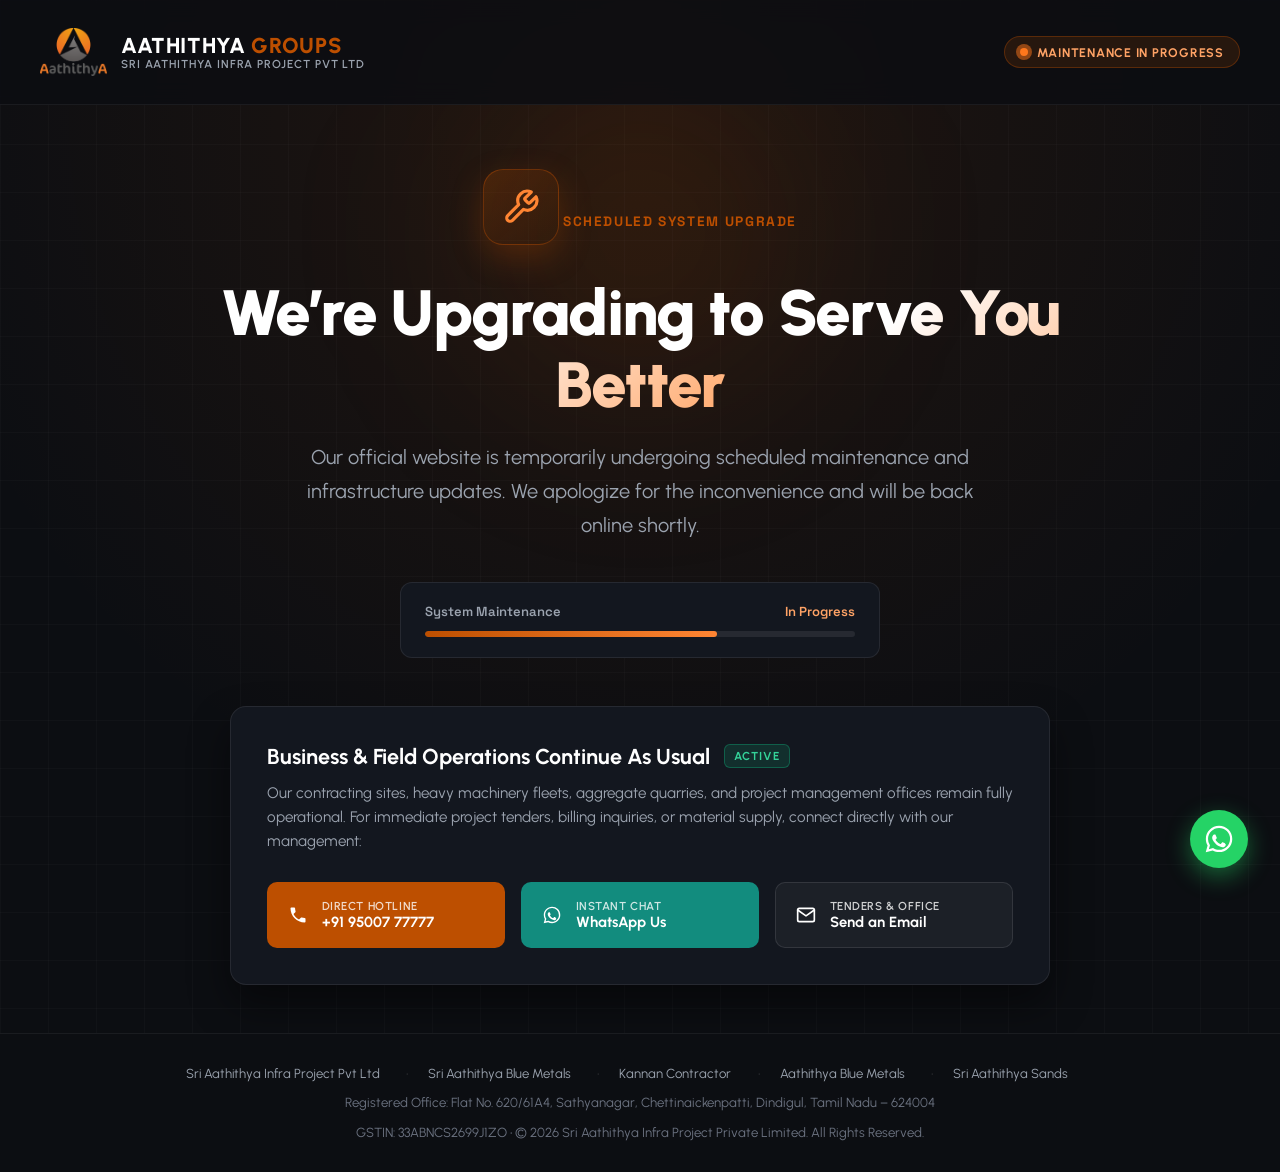
==== commit 678a97b8: "feat: put website under maintenance mode with custom branded page and direct contact channels" ====
--- a/about-us.html
+++ b/about-us.html
@@ -1,6 +1,8 @@
 <!DOCTYPE html>
 <html lang="en">
 <head>
+  <!-- MAINTENANCE_MODE_REDIRECT -->
+  <script>window.location.replace('/');</script>
   <meta charset="UTF-8">
   <meta name="viewport" content="width=device-width, initial-scale=1.0">
   <title>About Us | Sri Aathithya Infra Project - Aathithya Groups</title>
